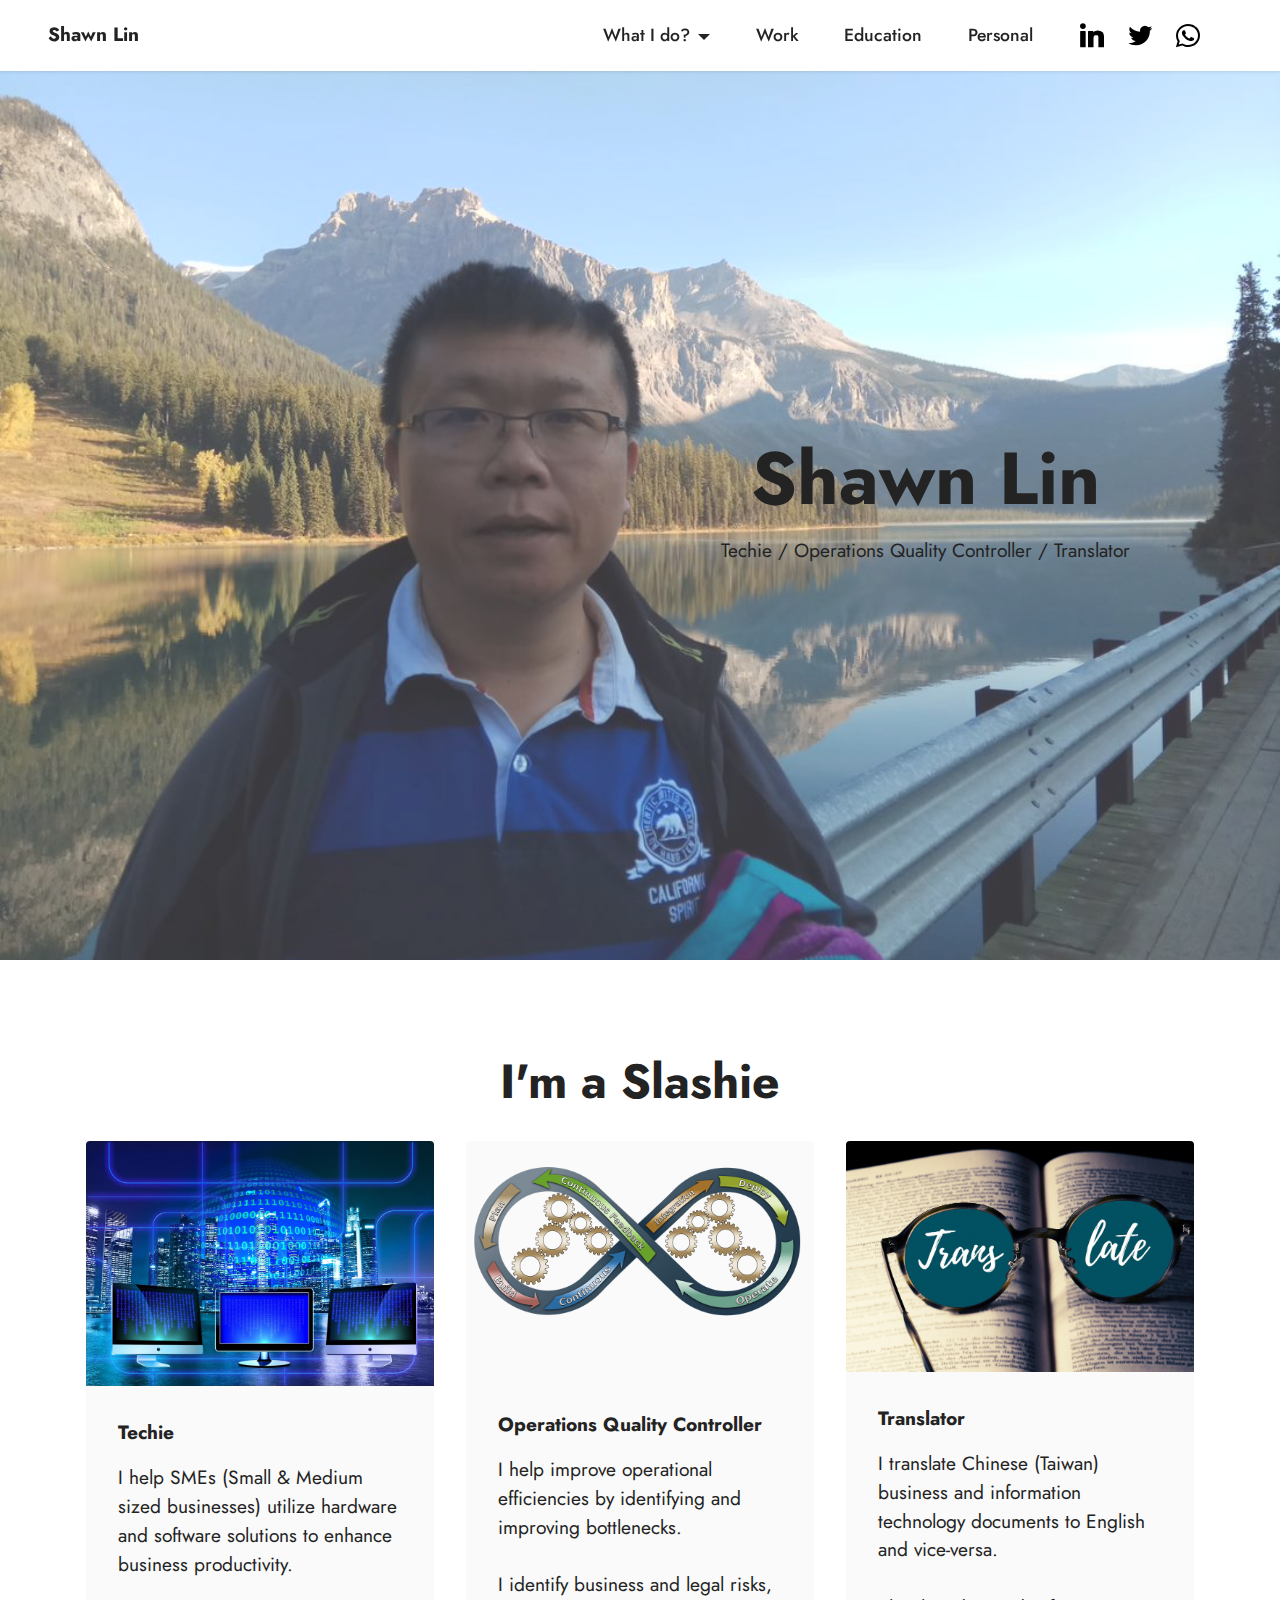
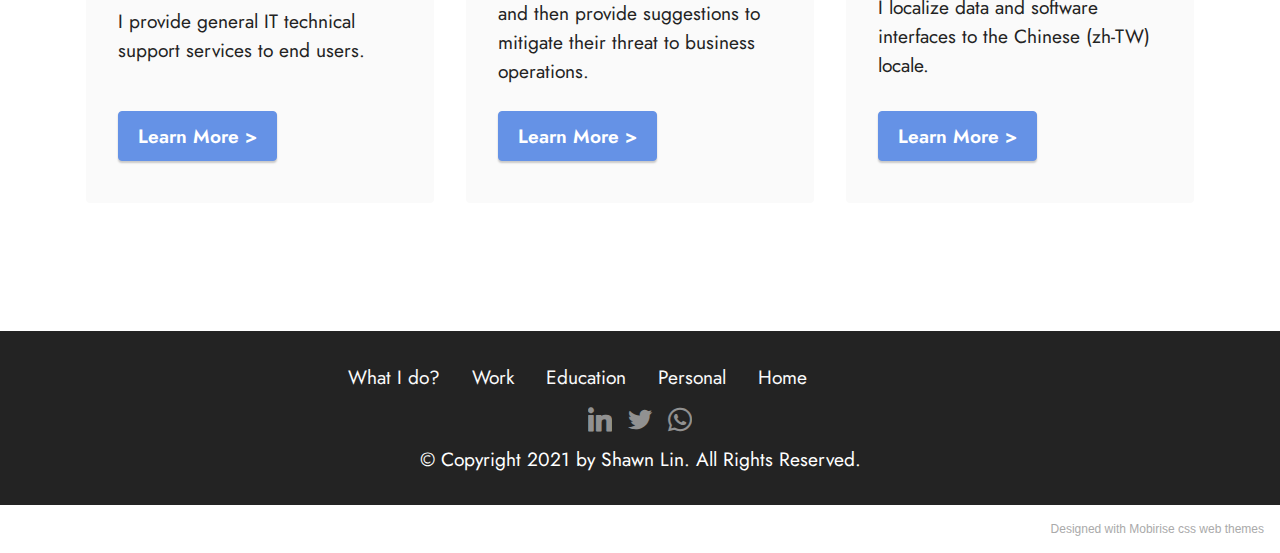
==== index.html @ b55767f0 "Fixed link" ====
<!DOCTYPE html>
<html  >
<head>
  <!-- Site made with Mobirise Website Builder v5.3.0, https://mobirise.com -->
  <meta charset="UTF-8">
  <meta http-equiv="X-UA-Compatible" content="IE=edge">
  <meta name="generator" content="Mobirise v5.3.0, mobirise.com">
  <meta name="viewport" content="width=device-width, initial-scale=1, minimum-scale=1">
  <link rel="shortcut icon" href="assets/images/image-138-1.jpg" type="image/x-icon">
  <meta name="description" content="Shawn Lin">
  
  
  <title>Home</title>
  <link rel="stylesheet" href="assets/tether/tether.min.css">
  <link rel="stylesheet" href="assets/bootstrap/css/bootstrap.min.css">
  <link rel="stylesheet" href="assets/bootstrap/css/bootstrap-grid.min.css">
  <link rel="stylesheet" href="assets/bootstrap/css/bootstrap-reboot.min.css">
  <link rel="stylesheet" href="assets/dropdown/css/style.css">
  <link rel="stylesheet" href="assets/socicon/css/styles.css">
  <link rel="stylesheet" href="assets/theme/css/style.css">
  <link rel="preload" as="style" href="assets/mobirise/css/mbr-additional.css"><link rel="stylesheet" href="assets/mobirise/css/mbr-additional.css" type="text/css">
  
  
  
  
</head>
<body>
  
  <section class="menu menu3 cid-sBx16R9ynh" once="menu" id="menu3-0">
    
    <nav class="navbar navbar-dropdown navbar-fixed-top navbar-expand-lg">
        <div class="container-fluid">
            <div class="navbar-brand">
                
                <span class="navbar-caption-wrap"><a class="navbar-caption text-black text-primary display-7" href="https://shawnlin.com/">Shawn Lin</a></span>
            </div>
            <button class="navbar-toggler" type="button" data-toggle="collapse" data-target="#navbarSupportedContent" aria-controls="navbarNavAltMarkup" aria-expanded="false" aria-label="Toggle navigation">
                <div class="hamburger">
                    <span></span>
                    <span></span>
                    <span></span>
                    <span></span>
                </div>
            </button>
            <div class="collapse navbar-collapse" id="navbarSupportedContent">
                <ul class="navbar-nav nav-dropdown nav-right" data-app-modern-menu="true"><li class="nav-item dropdown"><a class="nav-link link text-black dropdown-toggle display-4" href="#" aria-expanded="false" data-toggle="dropdown-submenu">What I do?</a><div class="dropdown-menu"><a class="text-black dropdown-item text-primary display-4" href="techie.html" aria-expanded="false">Techie</a><a class="text-black dropdown-item text-primary display-4" href="oqc.html" aria-expanded="false">Operations Quality Controller</a><a class="text-black dropdown-item text-primary display-4" href="translator.html" aria-expanded="false">Translator</a></div></li>
                    <li class="nav-item"><a class="nav-link link text-black text-primary display-4" href="work.html">
                            Work</a></li>
                    <li class="nav-item"><a class="nav-link link text-black text-primary display-4" href="edu.html">Education</a>
                    </li><li class="nav-item"><a class="nav-link link text-black text-primary display-4" href="personal.html">Personal</a></li></ul>
                <div class="icons-menu">
                    <a class="iconfont-wrapper" href="https://www.linkedin.com/in/linshawn/" target="_blank">
                        <span class="p-2 mbr-iconfont socicon-linkedin socicon"></span>
                    </a>
                    <a class="iconfont-wrapper" href="https://twitter.com/stslin" target="_blank">
                        <span class="p-2 mbr-iconfont socicon-twitter socicon"></span>
                    </a>
                    <a class="iconfont-wrapper" href="https://wa.me/886960407953" target="_blank">
                        <span class="p-2 mbr-iconfont socicon-whatsapp socicon"></span>
                    </a>
                    
                </div>
                
            </div>
        </div>
    </nav>
</section>

<section class="header3 cid-sBx4Qnuj8O mbr-fullscreen" id="header3-1">

    

    <div class="mbr-overlay" style="opacity: 0.2; background-color: rgb(255, 255, 255);"></div>

    <div class="align-center container">
        <div class="row justify-content-end">
            <div class="col-12 col-lg-6">
                <h1 class="mbr-section-title mbr-fonts-style mb-3 display-1"><strong>Shawn Lin</strong></h1>
                
                <p class="mbr-text mbr-fonts-style display-7">Techie / Operations Quality Controller / Translator</p>
                
            </div>
        </div>
    </div>
</section>

<section class="features3 cid-sBxaUKzcGr" id="features3-2">
    
    
    <div class="container">
        <div class="mbr-section-head">
            <h4 class="mbr-section-title mbr-fonts-style align-center mb-0 display-2"><strong>I'm a Slashie</strong></h4>
            
        </div>
        <div class="row mt-4">
            <div class="item features-image сol-12 col-md-6 col-lg-4">
                <div class="item-wrapper">
                    <div class="item-img">
                        <img src="assets/images/mbr.jpg" alt="Techie/Information Technology">
                    </div>
                    <div class="item-content">
                        <h5 class="item-title mbr-fonts-style display-7"><strong>Techie</strong></h5>
                        
                        <p class="mbr-text mbr-fonts-style mt-3 display-7">I help SMEs (Small &amp; Medium sized businesses) utilize hardware and software solutions to enhance business productivity.<br><br>I provide general IT technical support services to end users.&nbsp;</p>
                    </div>
                    <div class="mbr-section-btn item-footer mt-2"><a href="techie.html" class="btn btn-primary item-btn display-7" target="_blank">Learn More
                            &gt;</a></div>
                </div>
            </div>
            <div class="item features-image сol-12 col-md-6 col-lg-4">
                <div class="item-wrapper">
                    <div class="item-img">
                        <img src="assets/images/mbr-2.png" alt="Operations">
                    </div>
                    <div class="item-content">
                        <h5 class="item-title mbr-fonts-style display-7"><strong><br></strong><strong>Operations Quality Controller</strong></h5>
                        
                        <p class="mbr-text mbr-fonts-style mt-3 display-7">I help improve operational efficiencies by identifying and improving bottlenecks.<br><br>I identify business and legal risks, and then provide suggestions to mitigate their threat to business operations.</p>
                    </div>
                    <div class="mbr-section-btn item-footer mt-2"><a href="oqc.html" class="btn btn-primary item-btn display-7" target="_blank">Learn More
                            &gt;</a></div>
                </div>
            </div>
            <div class="item features-image сol-12 col-md-6 col-lg-4">
                <div class="item-wrapper">
                    <div class="item-img">
                        <img src="assets/images/mbr-1.jpg" alt="Translate">
                    </div>
                    <div class="item-content">
                        <h5 class="item-title mbr-fonts-style display-7"><strong>Translator</strong></h5>
                        
                        <p class="mbr-text mbr-fonts-style mt-3 display-7">I translate Chinese (Taiwan)  business and information technology documents to English and vice-versa.<br><br>I localize data and software interfaces to the Chinese (zh-TW) locale.&nbsp;</p>
                    </div>
                    <div class="mbr-section-btn item-footer mt-2"><a href="translator.html" class="btn btn-primary item-btn display-7" target="_blank">Learn More
                            &gt;</a></div>
                </div>
            </div>
        </div>
    </div>
</section>

<section class="footer3 cid-sBxZduYo3B" once="footers" id="footer3-8">

    

    

    <div class="container">
        <div class="media-container-row align-center mbr-white">
            <div class="row row-links">
                <ul class="foot-menu">
                    
                    
                    
                    
                    
                <li class="foot-menu-item mbr-fonts-style display-7">
                        <a class="text-white text-primary" href="what.html" target="_blank">What I do?
                    </a></li><li class="foot-menu-item mbr-fonts-style display-7"><a href="work.html" class="text-white">Work</a></li><li class="foot-menu-item mbr-fonts-style display-7">
                        <a class="text-white text-primary" href="edu.html">Education</a>
                    </li><li class="foot-menu-item mbr-fonts-style display-7">
                        <a class="text-white text-primary" href="personal.html" target="_blank">Personal</a>
                    </li><li class="foot-menu-item mbr-fonts-style display-7"><a href="index.html" class="text-white">Home</a>&nbsp; &nbsp; &nbsp; &nbsp; &nbsp; &nbsp; &nbsp; &nbsp; &nbsp; &nbsp; &nbsp;</li></ul>
            </div>
            <div class="row social-row">
                <div class="social-list align-right pb-2">
                    
                    
                    
                    
                    
                    
                <div class="soc-item">
                        <a href="https://www.linkedin.com/in/linshawn/" target="_blank">
                            <span class="mbr-iconfont mbr-iconfont-social socicon-linkedin socicon"></span>
                        </a>
                    </div><div class="soc-item">
                        <a href="https://twitter.com/stslin" target="_blank">
                            <span class="mbr-iconfont mbr-iconfont-social socicon-twitter socicon"></span>
                        </a>
                    </div><div class="soc-item">
                        <a href="https://wa.me/886960407953" target="_blank">
                            <span class="mbr-iconfont mbr-iconfont-social socicon-whatsapp socicon"></span>
                        </a>
                    </div></div>
            </div>
            <div class="row row-copirayt">
                <p class="mbr-text mb-0 mbr-fonts-style mbr-white align-center display-7">
                    © Copyright 2021 by Shawn Lin. All Rights Reserved.
                </p>
            </div>
        </div>
    </div>
</section><section style="background-color: #fff; font-family: -apple-system, BlinkMacSystemFont, 'Segoe UI', 'Roboto', 'Helvetica Neue', Arial, sans-serif; color:#aaa; font-size:12px; padding: 0; align-items: center; display: flex;"><a href="https://mobirise.site/s" style="flex: 1 1; height: 3rem; padding-left: 1rem;"></a><p style="flex: 0 0 auto; margin:0; padding-right:1rem;"><a href="https://mobirise.site/t" style="color:#aaa;">Designed</a> with Mobirise css web themes</p></section><script src="assets/web/assets/jquery/jquery.min.js"></script>  <script src="assets/popper/popper.min.js"></script>  <script src="assets/tether/tether.min.js"></script>  <script src="assets/bootstrap/js/bootstrap.min.js"></script>  <script src="assets/smoothscroll/smooth-scroll.js"></script>  <script src="assets/dropdown/js/nav-dropdown.js"></script>  <script src="assets/dropdown/js/navbar-dropdown.js"></script>  <script src="assets/touchswipe/jquery.touch-swipe.min.js"></script>  <script src="assets/theme/js/script.js"></script>  
  
  
</body>
</html>
---- assets/dropdown/css/style.css ----
.navbar-dropdown {
  left: 0;
  padding: 0;
  position: absolute;
  right: 0;
  top: 0;
  transition: all 0.45s ease;
  z-index: 1030;
  background: #282828; }
  .navbar-dropdown .navbar-logo {
    margin-right: 0.8rem;
    transition: margin 0.3s ease-in-out;
    vertical-align: middle; }
    .navbar-dropdown .navbar-logo img {
      height: 3.125rem;
      transition: all 0.3s ease-in-out; }
    .navbar-dropdown .navbar-logo.mbr-iconfont {
      font-size: 3.125rem;
      line-height: 3.125rem; }
  .navbar-dropdown .navbar-caption {
    font-weight: 700;
    white-space: normal;
    vertical-align: -4px;
    line-height: 3.125rem !important; }
    .navbar-dropdown .navbar-caption, .navbar-dropdown .navbar-caption:hover {
      color: inherit;
      text-decoration: none; }
  .navbar-dropdown .mbr-iconfont + .navbar-caption {
    vertical-align: -1px; }
  .navbar-dropdown.navbar-fixed-top {
    position: fixed; }
  .navbar-dropdown .navbar-brand span {
    vertical-align: -4px; }
  .navbar-dropdown.bg-color.transparent {
    background: none; }
  .navbar-dropdown.navbar-short .navbar-brand {
    padding: 0.625rem 0; }
    .navbar-dropdown.navbar-short .navbar-brand span {
      vertical-align: -1px; }
  .navbar-dropdown.navbar-short .navbar-caption {
    line-height: 2.375rem !important;
    vertical-align: -2px; }
  .navbar-dropdown.navbar-short .navbar-logo {
    margin-right: 0.5rem; }
    .navbar-dropdown.navbar-short .navbar-logo img {
      height: 2.375rem; }
    .navbar-dropdown.navbar-short .navbar-logo.mbr-iconfont {
      font-size: 2.375rem;
      line-height: 2.375rem; }
  .navbar-dropdown.navbar-short .mbr-table-cell {
    height: 3.625rem; }
  .navbar-dropdown .navbar-close {
    left: 0.6875rem;
    position: fixed;
    top: 0.75rem;
    z-index: 1000; }
  .navbar-dropdown .hamburger-icon {
    content: "";
    display: inline-block;
    vertical-align: middle;
    width: 16px;
    -webkit-box-shadow: 0 -6px 0 1px #282828,0 0 0 1px #282828,0 6px 0 1px #282828;
    -moz-box-shadow: 0 -6px 0 1px #282828,0 0 0 1px #282828,0 6px 0 1px #282828;
    box-shadow: 0 -6px 0 1px #282828,0 0 0 1px #282828,0 6px 0 1px #282828; }

.dropdown-menu .dropdown-toggle[data-toggle="dropdown-submenu"]::after {
  border-bottom: 0.35em solid transparent;
  border-left: 0.35em solid;
  border-right: 0;
  border-top: 0.35em solid transparent;
  margin-left: 0.3rem; }

.dropdown-menu .dropdown-item:focus {
  outline: 0; }

.nav-dropdown {
  font-size: 0.75rem;
  font-weight: 500;
  height: auto !important; }
  .nav-dropdown .nav-btn {
    padding-left: 1rem; }
  .nav-dropdown .link {
    margin: .667em 1.667em;
    font-weight: 500;
    padding: 0;
    transition: color .2s ease-in-out; }
    .nav-dropdown .link.dropdown-toggle {
      margin-right: 2.583em; }
      .nav-dropdown .link.dropdown-toggle::after {
        margin-left: .25rem;
        border-top: 0.35em solid;
        border-right: 0.35em solid transparent;
        border-left: 0.35em solid transparent;
        border-bottom: 0; }
      .nav-dropdown .link.dropdown-toggle[aria-expanded="true"] {
        margin: 0;
        padding: 0.667em 3.263em  0.667em 1.667em; }
  .nav-dropdown .link::after,
  .nav-dropdown .dropdown-item::after {
    color: inherit; }
  .nav-dropdown .btn {
    font-size: 0.75rem;
    font-weight: 700;
    letter-spacing: 0;
    margin-bottom: 0;
    padding-left: 1.25rem;
    padding-right: 1.25rem; }
  .nav-dropdown .dropdown-menu {
    border-radius: 0;
    border: 0;
    left: 0;
    margin: 0;
    padding-bottom: 1.25rem;
    padding-top: 1.25rem;
    position: relative; }
  .nav-dropdown .dropdown-submenu {
    margin-left: 0.125rem;
    top: 0; }
  .nav-dropdown .dropdown-item {
    font-weight: 500;
    line-height: 2;
    padding: 0.3846em 4.615em 0.3846em 1.5385em;
    position: relative;
    transition: color .2s ease-in-out, background-color .2s ease-in-out; }
    .nav-dropdown .dropdown-item::after {
      margin-top: -0.3077em;
      position: absolute;
      right: 1.1538em;
      top: 50%; }
    .nav-dropdown .dropdown-item:focus, .nav-dropdown .dropdown-item:hover {
      background: none; }

@media (max-width: 767px) {
  .nav-dropdown.navbar-toggleable-sm {
    bottom: 0;
    display: none;
    left: 0;
    overflow-x: hidden;
    position: fixed;
    top: 0;
    transform: translateX(-100%);
    -ms-transform: translateX(-100%);
    -webkit-transform: translateX(-100%);
    width: 18.75rem;
    z-index: 999; } }
.nav-dropdown.navbar-toggleable-xl {
  bottom: 0;
  display: none;
  left: 0;
  overflow-x: hidden;
  position: fixed;
  top: 0;
  transform: translateX(-100%);
  -ms-transform: translateX(-100%);
  -webkit-transform: translateX(-100%);
  width: 18.75rem;
  z-index: 999; }

.nav-dropdown-sm {
  display: block !important;
  overflow-x: hidden;
  overflow: auto;
  padding-top: 3.875rem; }
  .nav-dropdown-sm::after {
    content: "";
    display: block;
    height: 3rem;
    width: 100%; }
  .nav-dropdown-sm.collapse.in ~ .navbar-close {
    display: block !important; }
  .nav-dropdown-sm.collapsing, .nav-dropdown-sm.collapse.in {
    transform: translateX(0);
    -ms-transform: translateX(0);
    -webkit-transform: translateX(0);
    transition: all 0.25s ease-out;
    -webkit-transition: all 0.25s ease-out;
    background: #282828; }
  .nav-dropdown-sm.collapsing[aria-expanded="false"] {
    transform: translateX(-100%);
    -ms-transform: translateX(-100%);
    -webkit-transform: translateX(-100%); }
  .nav-dropdown-sm .nav-item {
    display: block;
    margin-left: 0 !important;
    padding-left: 0; }
  .nav-dropdown-sm .link,
  .nav-dropdown-sm .dropdown-item {
    border-top: 1px dotted rgba(255, 255, 255, 0.1);
    font-size: 0.8125rem;
    line-height: 1.6;
    margin: 0 !important;
    padding: 0.875rem 2.4rem 0.875rem 1.5625rem !important;
    position: relative;
    white-space: normal; }
    .nav-dropdown-sm .link:focus, .nav-dropdown-sm .link:hover,
    .nav-dropdown-sm .dropdown-item:focus,
    .nav-dropdown-sm .dropdown-item:hover {
      background: rgba(0, 0, 0, 0.2) !important;
      color: #c0a375; }
  .nav-dropdown-sm .nav-btn {
    position: relative;
    padding: 1.5625rem 1.5625rem 0 1.5625rem; }
    .nav-dropdown-sm .nav-btn::before {
      border-top: 1px dotted rgba(255, 255, 255, 0.1);
      content: "";
      left: 0;
      position: absolute;
      top: 0;
      width: 100%; }
    .nav-dropdown-sm .nav-btn + .nav-btn {
      padding-top: 0.625rem; }
      .nav-dropdown-sm .nav-btn + .nav-btn::before {
        display: none; }
  .nav-dropdown-sm .btn {
    padding: 0.625rem 0; }
  .nav-dropdown-sm .dropdown-toggle[data-toggle="dropdown-submenu"]::after {
    margin-left: .25rem;
    border-top: 0.35em solid;
    border-right: 0.35em solid transparent;
    border-left: 0.35em solid transparent;
    border-bottom: 0; }
  .nav-dropdown-sm .dropdown-toggle[data-toggle="dropdown-submenu"][aria-expanded="true"]::after {
    border-top: 0;
    border-right: 0.35em solid transparent;
    border-left: 0.35em solid transparent;
    border-bottom: 0.35em solid; }
  .nav-dropdown-sm .dropdown-menu {
    margin: 0;
    padding: 0;
    position: relative;
    top: 0;
    left: 0;
    width: 100%;
    border: 0;
    float: none;
    border-radius: 0;
    background: none; }
  .nav-dropdown-sm .dropdown-submenu {
    left: 100%;
    margin-left: 0.125rem;
    margin-top: -1.25rem;
    top: 0; }

.navbar-toggleable-sm .nav-dropdown .dropdown-menu {
  position: absolute; }

.navbar-toggleable-sm .nav-dropdown .dropdown-submenu {
  left: 100%;
  margin-left: 0.125rem;
  margin-top: -1.25rem;
  top: 0; }

.navbar-toggleable-sm.opened .nav-dropdown .dropdown-menu {
  position: relative; }

.navbar-toggleable-sm.opened .nav-dropdown .dropdown-submenu {
  left: 0;
  margin-left: 00rem;
  margin-top: 0rem;
  top: 0; }

.is-builder .nav-dropdown.collapsing {
  transition: none !important; }

/*# sourceMappingURL=style.css.map */
---- assets/socicon/css/styles.css ----
@charset "UTF-8";

@font-face {
  font-family: 'Socicon';
  src:  url('../fonts/socicon.eot');
  src:  url('../fonts/socicon.eot?#iefix') format('embedded-opentype'),
    url('../fonts/socicon.woff2') format('woff2'),
    url('../fonts/socicon.ttf') format('truetype'),
    url('../fonts/socicon.woff') format('woff'),
    url('../fonts/socicon.svg#socicon') format('svg');
  font-weight: normal;
  font-style: normal;
  font-display: swap;
}

[data-icon]:before {
  font-family: "socicon" !important;
  content: attr(data-icon);
  font-style: normal !important;
  font-weight: normal !important;
  font-variant: normal !important;
  text-transform: none !important;
  speak: none;
  line-height: 1;
  -webkit-font-smoothing: antialiased;
  -moz-osx-font-smoothing: grayscale;
}

[class^="socicon-"], [class*=" socicon-"] {
  /* use !important to prevent issues with browser extensions that change fonts */
  font-family: 'Socicon' !important;
  speak: none;
  font-style: normal;
  font-weight: normal;
  font-variant: normal;
  text-transform: none;
  line-height: 1;

  /* Better Font Rendering =========== */
  -webkit-font-smoothing: antialiased;
  -moz-osx-font-smoothing: grayscale;
}

.socicon-eitaa:before {
  content: "\e97c";
}
.socicon-soroush:before {
  content: "\e97d";
}
.socicon-bale:before {
  content: "\e97e";
}
.socicon-zazzle:before {
  content: "\e97b";
}
.socicon-society6:before {
  content: "\e97a";
}
.socicon-redbubble:before {
  content: "\e979";
}
.socicon-avvo:before {
  content: "\e978";
}
.socicon-stitcher:before {
  content: "\e977";
}
.socicon-googlehangouts:before {
  content: "\e974";
}
.socicon-dlive:before {
  content: "\e975";
}
.socicon-vsco:before {
  content: "\e976";
}
.socicon-flipboard:before {
  content: "\e973";
}
.socicon-ubuntu:before {
  content: "\e958";
}
.socicon-artstation:before {
  content: "\e959";
}
.socicon-invision:before {
  content: "\e95a";
}
.socicon-torial:before {
  content: "\e95b";
}
.socicon-collectorz:before {
  content: "\e95c";
}
.socicon-seenthis:before {
  content: "\e95d";
}
.socicon-googleplaymusic:before {
  content: "\e95e";
}
.socicon-debian:before {
  content: "\e95f";
}
.socicon-filmfreeway:before {
  content: "\e960";
}
.socicon-gnome:before {
  content: "\e961";
}
.socicon-itchio:before {
  content: "\e962";
}
.socicon-jamendo:before {
  content: "\e963";
}
.socicon-mix:before {
  content: "\e964";
}
.socicon-sharepoint:before {
  content: "\e965";
}
.socicon-tinder:before {
  content: "\e966";
}
.socicon-windguru:before {
  content: "\e967";
}
.socicon-cdbaby:before {
  content: "\e968";
}
.socicon-elementaryos:before {
  content: "\e969";
}
.socicon-stage32:before {
  content: "\e96a";
}
.socicon-tiktok:before {
  content: "\e96b";
}
.socicon-gitter:before {
  content: "\e96c";
}
.socicon-letterboxd:before {
  content: "\e96d";
}
.socicon-threema:before {
  content: "\e96e";
}
.socicon-splice:before {
  content: "\e96f";
}
.socicon-metapop:before {
  content: "\e970";
}
.socicon-naver:before {
  content: "\e971";
}
.socicon-remote:before {
  content: "\e972";
}
.socicon-internet:before {
  content: "\e957";
}
.socicon-moddb:before {
  content: "\e94b";
}
.socicon-indiedb:before {
  content: "\e94c";
}
.socicon-traxsource:before {
  content: "\e94d";
}
.socicon-gamefor:before {
  content: "\e94e";
}
.socicon-pixiv:before {
  content: "\e94f";
}
.socicon-myanimelist:before {
  content: "\e950";
}
.socicon-blackberry:before {
  content: "\e951";
}
.socicon-wickr:before {
  content: "\e952";
}
.socicon-spip:before {
  content: "\e953";
}
.socicon-napster:before {
  content: "\e954";
}
.socicon-beatport:before {
  content: "\e955";
}
.socicon-hackerone:before {
  content: "\e956";
}
.socicon-hackernews:before {
  content: "\e946";
}
.socicon-smashwords:before {
  content: "\e947";
}
.socicon-kobo:before {
  content: "\e948";
}
.socicon-bookbub:before {
  content: "\e949";
}
.socicon-mailru:before {
  content: "\e94a";
}
.socicon-gitlab:before {
  content: "\e945";
}
.socicon-instructables:before {
  content: "\e944";
}
.socicon-portfolio:before {
  content: "\e943";
}
.socicon-codered:before {
  content: "\e940";
}
.socicon-origin:before {
  content: "\e941";
}
.socicon-nextdoor:before {
  content: "\e942";
}
.socicon-udemy:before {
  content: "\e93f";
}
.socicon-livemaster:before {
  content: "\e93e";
}
.socicon-crunchbase:before {
  content: "\e93b";
}
.socicon-homefy:before {
  content: "\e93c";
}
.socicon-calendly:before {
  content: "\e93d";
}
.socicon-realtor:before {
  content: "\e90f";
}
.socicon-tidal:before {
  content: "\e910";
}
.socicon-qobuz:before {
  content: "\e911";
}
.socicon-natgeo:before {
  content: "\e912";
}
.socicon-mastodon:before {
  content: "\e913";
}
.socicon-unsplash:before {
  content: "\e914";
}
.socicon-homeadvisor:before {
  content: "\e915";
}
.socicon-angieslist:before {
  content: "\e916";
}
.socicon-codepen:before {
  content: "\e917";
}
.socicon-slack:before {
  content: "\e918";
}
.socicon-openaigym:before {
  content: "\e919";
}
.socicon-logmein:before {
  content: "\e91a";
}
.socicon-fiverr:before {
  content: "\e91b";
}
.socicon-gotomeeting:before {
  content: "\e91c";
}
.socicon-aliexpress:before {
  content: "\e91d";
}
.socicon-guru:before {
  content: "\e91e";
}
.socicon-appstore:before {
  content: "\e91f";
}
.socicon-homes:before {
  content: "\e920";
}
.socicon-zoom:before {
  content: "\e921";
}
.socicon-alibaba:before {
  content: "\e922";
}
.socicon-craigslist:before {
  content: "\e923";
}
.socicon-wix:before {
  content: "\e924";
}
.socicon-redfin:before {
  content: "\e925";
}
.socicon-googlecalendar:before {
  content: "\e926";
}
.socicon-shopify:before {
  content: "\e927";
}
.socicon-freelancer:before {
  content: "\e928";
}
.socicon-seedrs:before {
  content: "\e929";
}
.socicon-bing:before {
  content: "\e92a";
}
.socicon-doodle:before {
  content: "\e92b";
}
.socicon-bonanza:before {
  content: "\e92c";
}
.socicon-squarespace:before {
  content: "\e92d";
}
.socicon-toptal:before {
  content: "\e92e";
}
.socicon-gust:before {
  content: "\e92f";
}
.socicon-ask:before {
  content: "\e930";
}
.socicon-trulia:before {
  content: "\e931";
}
.socicon-loomly:before {
  content: "\e932";
}
.socicon-ghost:before {
  content: "\e933";
}
.socicon-upwork:before {
  content: "\e934";
}
.socicon-fundable:before {
  content: "\e935";
}
.socicon-booking:before {
  content: "\e936";
}
.socicon-googlemaps:before {
  content: "\e937";
}
.socicon-zillow:before {
  content: "\e938";
}
.socicon-niconico:before {
  content: "\e939";
}
.socicon-toneden:before {
  content: "\e93a";
}
.socicon-augment:before {
  content: "\e908";
}
.socicon-bitbucket:before {
  content: "\e909";
}
.socicon-fyuse:before {
  content: "\e90a";
}
.socicon-yt-gaming:before {
  content: "\e90b";
}
.socicon-sketchfab:before {
  content: "\e90c";
}
.socicon-mobcrush:before {
  content: "\e90d";
}
.socicon-microsoft:before {
  content: "\e90e";
}
.socicon-pandora:before {
  content: "\e907";
}
.socicon-messenger:before {
  content: "\e906";
}
.socicon-gamewisp:before {
  content: "\e905";
}
.socicon-bloglovin:before {
  content: "\e904";
}
.socicon-tunein:before {
  content: "\e903";
}
.socicon-gamejolt:before {
  content: "\e901";
}
.socicon-trello:before {
  content: "\e902";
}
.socicon-spreadshirt:before {
  content: "\e900";
}
.socicon-500px:before {
  content: "\e000";
}
.socicon-8tracks:before {
  content: "\e001";
}
.socicon-airbnb:before {
  content: "\e002";
}
.socicon-alliance:before {
  content: "\e003";
}
.socicon-amazon:before {
  content: "\e004";
}
.socicon-amplement:before {
  content: "\e005";
}
.socicon-android:before {
  content: "\e006";
}
.socicon-angellist:before {
  content: "\e007";
}
.socicon-apple:before {
  content: "\e008";
}
.socicon-appnet:before {
  content: "\e009";
}
.socicon-baidu:before {
  content: "\e00a";
}
.socicon-bandcamp:before {
  content: "\e00b";
}
.socicon-battlenet:before {
  content: "\e00c";
}
.socicon-mixer:before {
  content: "\e00d";
}
.socicon-bebee:before {
  content: "\e00e";
}
.socicon-bebo:before {
  content: "\e00f";
}
.socicon-behance:before {
  content: "\e010";
}
.socicon-blizzard:before {
  content: "\e011";
}
.socicon-blogger:before {
  content: "\e012";
}
.socicon-buffer:before {
  content: "\e013";
}
.socicon-chrome:before {
  content: "\e014";
}
.socicon-coderwall:before {
  content: "\e015";
}
.socicon-curse:before {
  content: "\e016";
}
.socicon-dailymotion:before {
  content: "\e017";
}
.socicon-deezer:before {
  content: "\e018";
}
.socicon-delicious:before {
  content: "\e019";
}
.socicon-deviantart:before {
  content: "\e01a";
}
.socicon-diablo:before {
  content: "\e01b";
}
.socicon-digg:before {
  content: "\e01c";
}
.socicon-discord:before {
  content: "\e01d";
}
.socicon-disqus:before {
  content: "\e01e";
}
.socicon-douban:before {
  content: "\e01f";
}
.socicon-draugiem:before {
  content: "\e020";
}
.socicon-dribbble:before {
  content: "\e021";
}
.socicon-drupal:before {
  content: "\e022";
}
.socicon-ebay:before {
  content: "\e023";
}
.socicon-ello:before {
  content: "\e024";
}
.socicon-endomodo:before {
  content: "\e025";
}
.socicon-envato:before {
  content: "\e026";
}
.socicon-etsy:before {
  content: "\e027";
}
.socicon-facebook:before {
  content: "\e028";
}
.socicon-feedburner:before {
  content: "\e029";
}
.socicon-filmweb:before {
  content: "\e02a";
}
.socicon-firefox:before {
  content: "\e02b";
}
.socicon-flattr:before {
  content: "\e02c";
}
.socicon-flickr:before {
  content: "\e02d";
}
.socicon-formulr:before {
  content: "\e02e";
}
.socicon-forrst:before {
  content: "\e02f";
}
.socicon-foursquare:before {
  content: "\e030";
}
.socicon-friendfeed:before {
  content: "\e031";
}
.socicon-github:before {
  content: "\e032";
}
.socicon-goodreads:before {
  content: "\e033";
}
.socicon-google:before {
  content: "\e034";
}
.socicon-googlescholar:before {
  content: "\e035";
}
.socicon-googlegroups:before {
  content: "\e036";
}
.socicon-googlephotos:before {
  content: "\e037";
}
.socicon-googleplus:before {
  content: "\e038";
}
.socicon-grooveshark:before {
  content: "\e039";
}
.socicon-hackerrank:before {
  content: "\e03a";
}
.socicon-hearthstone:before {
  content: "\e03b";
}
.socicon-hellocoton:before {
  content: "\e03c";
}
.socicon-heroes:before {
  content: "\e03d";
}
.socicon-smashcast:before {
  content: "\e03e";
}
.socicon-horde:before {
  content: "\e03f";
}
.socicon-houzz:before {
  content: "\e040";
}
.socicon-icq:before {
  content: "\e041";
}
.socicon-identica:before {
  content: "\e042";
}
.socicon-imdb:before {
  content: "\e043";
}
.socicon-instagram:before {
  content: "\e044";
}
.socicon-issuu:before {
  content: "\e045";
}
.socicon-istock:before {
  content: "\e046";
}
.socicon-itunes:before {
  content: "\e047";
}
.socicon-keybase:before {
  content: "\e048";
}
.socicon-lanyrd:before {
  content: "\e049";
}
.socicon-lastfm:before {
  content: "\e04a";
}
.socicon-line:before {
  content: "\e04b";
}
.socicon-linkedin:before {
  content: "\e04c";
}
.socicon-livejournal:before {
  content: "\e04d";
}
.socicon-lyft:before {
  content: "\e04e";
}
.socicon-macos:before {
  content: "\e04f";
}
.socicon-mail:before {
  content: "\e050";
}
.socicon-medium:before {
  content: "\e051";
}
.socicon-meetup:before {
  content: "\e052";
}
.socicon-mixcloud:before {
  content: "\e053";
}
.socicon-modelmayhem:before {
  content: "\e054";
}
.socicon-mumble:before {
  content: "\e055";
}
.socicon-myspace:before {
  content: "\e056";
}
.socicon-newsvine:before {
  content: "\e057";
}
.socicon-nintendo:before {
  content: "\e058";
}
.socicon-npm:before {
  content: "\e059";
}
.socicon-odnoklassniki:before {
  content: "\e05a";
}
.socicon-openid:before {
  content: "\e05b";
}
.socicon-opera:before {
  content: "\e05c";
}
.socicon-outlook:before {
  content: "\e05d";
}
.socicon-overwatch:before {
  content: "\e05e";
}
.socicon-patreon:before {
  content: "\e05f";
}
.socicon-paypal:before {
  content: "\e060";
}
.socicon-periscope:before {
  content: "\e061";
}
.socicon-persona:before {
  content: "\e062";
}
.socicon-pinterest:before {
  content: "\e063";
}
.socicon-play:before {
  content: "\e064";
}
.socicon-player:before {
  content: "\e065";
}
.socicon-playstation:before {
  content: "\e066";
}
.socicon-pocket:before {
  content: "\e067";
}
.socicon-qq:before {
  content: "\e068";
}
.socicon-quora:before {
  content: "\e069";
}
.socicon-raidcall:before {
  content: "\e06a";
}
.socicon-ravelry:before {
  content: "\e06b";
}
.socicon-reddit:before {
  content: "\e06c";
}
.socicon-renren:before {
  content: "\e06d";
}
.socicon-researchgate:before {
  content: "\e06e";
}
.socicon-residentadvisor:before {
  content: "\e06f";
}
.socicon-reverbnation:before {
  content: "\e070";
}
.socicon-rss:before {
  content: "\e071";
}
.socicon-sharethis:before {
  content: "\e072";
}
.socicon-skype:before {
  content: "\e073";
}
.socicon-slideshare:before {
  content: "\e074";
}
.socicon-smugmug:before {
  content: "\e075";
}
.socicon-snapchat:before {
  content: "\e076";
}
.socicon-songkick:before {
  content: "\e077";
}
.socicon-soundcloud:before {
  content: "\e078";
}
.socicon-spotify:before {
  content: "\e079";
}
.socicon-stackexchange:before {
  content: "\e07a";
}
.socicon-stackoverflow:before {
  content: "\e07b";
}
.socicon-starcraft:before {
  content: "\e07c";
}
.socicon-stayfriends:before {
  content: "\e07d";
}
.socicon-steam:before {
  content: "\e07e";
}
.socicon-storehouse:before {
  content: "\e07f";
}
.socicon-strava:before {
  content: "\e080";
}
.socicon-streamjar:before {
  content: "\e081";
}
.socicon-stumbleupon:before {
  content: "\e082";
}
.socicon-swarm:before {
  content: "\e083";
}
.socicon-teamspeak:before {
  content: "\e084";
}
.socicon-teamviewer:before {
  content: "\e085";
}
.socicon-technorati:before {
  content: "\e086";
}
.socicon-telegram:before {
  content: "\e087";
}
.socicon-tripadvisor:before {
  content: "\e088";
}
.socicon-tripit:before {
  content: "\e089";
}
.socicon-triplej:before {
  content: "\e08a";
}
.socicon-tumblr:before {
  content: "\e08b";
}
.socicon-twitch:before {
  content: "\e08c";
}
.socicon-twitter:before {
  content: "\e08d";
}
.socicon-uber:before {
  content: "\e08e";
}
.socicon-ventrilo:before {
  content: "\e08f";
}
.socicon-viadeo:before {
  content: "\e090";
}
.socicon-viber:before {
  content: "\e091";
}
.socicon-viewbug:before {
  content: "\e092";
}
.socicon-vimeo:before {
  content: "\e093";
}
.socicon-vine:before {
  content: "\e094";
}
.socicon-vkontakte:before {
  content: "\e095";
}
.socicon-warcraft:before {
  content: "\e096";
}
.socicon-wechat:before {
  content: "\e097";
}
.socicon-weibo:before {
  content: "\e098";
}
.socicon-whatsapp:before {
  content: "\e099";
}
.socicon-wikipedia:before {
  content: "\e09a";
}
.socicon-windows:before {
  content: "\e09b";
}
.socicon-wordpress:before {
  content: "\e09c";
}
.socicon-wykop:before {
  content: "\e09d";
}
.socicon-xbox:before {
  content: "\e09e";
}
.socicon-xing:before {
  content: "\e09f";
}
.socicon-yahoo:before {
  content: "\e0a0";
}
.socicon-yammer:before {
  content: "\e0a1";
}
.socicon-yandex:before {
  content: "\e0a2";
}
.socicon-yelp:before {
  content: "\e0a3";
}
.socicon-younow:before {
  content: "\e0a4";
}
.socicon-youtube:before {
  content: "\e0a5";
}
.socicon-zapier:before {
  content: "\e0a6";
}
.socicon-zerply:before {
  content: "\e0a7";
}
.socicon-zomato:before {
  content: "\e0a8";
}
.socicon-zynga:before {
  content: "\e0a9";
}
---- assets/theme/css/style.css ----
@charset "UTF-8";
section {
  background-color: #ffffff;
}

body {
  font-style: normal;
  line-height: 1.5;
  font-weight: 400;
  color: #232323;
  position: relative;
}

section,
.container,
.container-fluid {
  position: relative;
  word-wrap: break-word;
}

a.mbr-iconfont:hover {
  text-decoration: none;
}

.article .lead p,
.article .lead ul,
.article .lead ol,
.article .lead pre,
.article .lead blockquote {
  margin-bottom: 0;
}

a {
  font-style: normal;
  font-weight: 400;
  cursor: pointer;
}
a, a:hover {
  text-decoration: none;
}

.mbr-section-title {
  font-style: normal;
  line-height: 1.3;
}

.mbr-section-subtitle {
  line-height: 1.3;
}

.mbr-text {
  font-style: normal;
  line-height: 1.7;
}

h1,
h2,
h3,
h4,
h5,
h6,
.display-1,
.display-2,
.display-4,
.display-5,
.display-7,
span,
p,
a {
  line-height: 1;
  word-break: break-word;
  word-wrap: break-word;
  font-weight: 400;
}

b,
strong {
  font-weight: bold;
}

input:-webkit-autofill, input:-webkit-autofill:hover, input:-webkit-autofill:focus, input:-webkit-autofill:active {
  transition-delay: 9999s;
  -webkit-transition-property: background-color, color;
  transition-property: background-color, color;
}

textarea[type=hidden] {
  display: none;
}

section {
  background-position: 50% 50%;
  background-repeat: no-repeat;
  background-size: cover;
}
section .mbr-background-video,
section .mbr-background-video-preview {
  position: absolute;
  bottom: 0;
  left: 0;
  right: 0;
  top: 0;
}

.hidden {
  visibility: hidden;
}

.mbr-z-index20 {
  z-index: 20;
}

/*! Base colors */
.mbr-white {
  color: #ffffff;
}

.mbr-black {
  color: #111111;
}

.mbr-bg-white {
  background-color: #ffffff;
}

.mbr-bg-black {
  background-color: #000000;
}

/*! Text-aligns */
.align-left {
  text-align: left;
}

.align-center {
  text-align: center;
}

.align-right {
  text-align: right;
}

/*! Font-weight  */
.mbr-light {
  font-weight: 300;
}

.mbr-regular {
  font-weight: 400;
}

.mbr-semibold {
  font-weight: 500;
}

.mbr-bold {
  font-weight: 700;
}

/*! Media  */
.media-content {
  flex-basis: 100%;
}

.media-container-row {
  display: flex;
  flex-direction: row;
  flex-wrap: wrap;
  justify-content: center;
  align-content: center;
  align-items: start;
}
.media-container-row .media-size-item {
  width: 400px;
}

.media-container-column {
  display: flex;
  flex-direction: column;
  flex-wrap: wrap;
  justify-content: center;
  align-content: center;
  align-items: stretch;
}
.media-container-column > * {
  width: 100%;
}

@media (min-width: 992px) {
  .media-container-row {
    flex-wrap: nowrap;
  }
}
figure {
  margin-bottom: 0;
  overflow: hidden;
}

figure[mbr-media-size] {
  transition: width 0.1s;
}

img,
iframe {
  display: block;
  width: 100%;
}

.card {
  background-color: transparent;
  border: none;
}

.card-box {
  width: 100%;
}

.card-img {
  text-align: center;
  flex-shrink: 0;
  -webkit-flex-shrink: 0;
}

.media {
  max-width: 100%;
  margin: 0 auto;
}

.mbr-figure {
  align-self: center;
}

.media-container > div {
  max-width: 100%;
}

.mbr-figure img,
.card-img img {
  width: 100%;
}

@media (max-width: 991px) {
  .media-size-item {
    width: auto !important;
  }

  .media {
    width: auto;
  }

  .mbr-figure {
    width: 100% !important;
  }
}
/*! Buttons */
.mbr-section-btn {
  margin-left: -0.6rem;
  margin-right: -0.6rem;
  font-size: 0;
}

.btn {
  font-weight: 600;
  border-width: 1px;
  font-style: normal;
  margin: 0.6rem 0.6rem;
  white-space: normal;
  transition: all 0.2s ease-in-out;
  display: inline-flex;
  align-items: center;
  justify-content: center;
  word-break: break-word;
}

.btn-sm {
  font-weight: 600;
  letter-spacing: 0px;
  transition: all 0.3s ease-in-out;
}

.btn-md {
  font-weight: 600;
  letter-spacing: 0px;
  transition: all 0.3s ease-in-out;
}

.btn-lg {
  font-weight: 600;
  letter-spacing: 0px;
  transition: all 0.3s ease-in-out;
}

.btn-form {
  margin: 0;
}
.btn-form:hover {
  cursor: pointer;
}

nav .mbr-section-btn {
  margin-left: 0rem;
  margin-right: 0rem;
}

/*! Btn icon margin */
.btn .mbr-iconfont,
.btn.btn-sm .mbr-iconfont {
  order: 1;
  cursor: pointer;
  margin-left: 0.5rem;
  vertical-align: sub;
}

.btn.btn-md .mbr-iconfont,
.btn.btn-md .mbr-iconfont {
  margin-left: 0.8rem;
}

.mbr-regular {
  font-weight: 400;
}

.mbr-semibold {
  font-weight: 500;
}

.mbr-bold {
  font-weight: 700;
}

[type=submit] {
  -webkit-appearance: none;
}

/*! Full-screen */
.mbr-fullscreen .mbr-overlay {
  min-height: 100vh;
}

.mbr-fullscreen {
  display: flex;
  display: -moz-flex;
  display: -ms-flex;
  display: -o-flex;
  align-items: center;
  min-height: 100vh;
  padding-top: 3rem;
  padding-bottom: 3rem;
}

/*! Map */
.map {
  height: 25rem;
  position: relative;
}
.map iframe {
  width: 100%;
  height: 100%;
}

/*! Scroll to top arrow */
.mbr-arrow-up {
  bottom: 25px;
  right: 90px;
  position: fixed;
  text-align: right;
  z-index: 5000;
  color: #ffffff;
  font-size: 22px;
}

.mbr-arrow-up a {
  background: rgba(0, 0, 0, 0.2);
  border-radius: 50%;
  color: #fff;
  display: inline-block;
  height: 60px;
  width: 60px;
  border: 2px solid #fff;
  outline-style: none !important;
  position: relative;
  text-decoration: none;
  transition: all 0.3s ease-in-out;
  cursor: pointer;
  text-align: center;
}
.mbr-arrow-up a:hover {
  background-color: rgba(0, 0, 0, 0.4);
}
.mbr-arrow-up a i {
  line-height: 60px;
}

.mbr-arrow-up-icon {
  display: block;
  color: #fff;
}

.mbr-arrow-up-icon::before {
  content: "›";
  display: inline-block;
  font-family: serif;
  font-size: 22px;
  line-height: 1;
  font-style: normal;
  position: relative;
  top: 6px;
  left: -4px;
  transform: rotate(-90deg);
}

/*! Arrow Down */
.mbr-arrow {
  position: absolute;
  bottom: 45px;
  left: 50%;
  width: 60px;
  height: 60px;
  cursor: pointer;
  background-color: rgba(80, 80, 80, 0.5);
  border-radius: 50%;
  transform: translateX(-50%);
}
@media (max-width: 767px) {
  .mbr-arrow {
    display: none;
  }
}
.mbr-arrow > a {
  display: inline-block;
  text-decoration: none;
  outline-style: none;
  -webkit-animation: arrowdown 1.7s ease-in-out infinite;
          animation: arrowdown 1.7s ease-in-out infinite;
  color: #ffffff;
}
.mbr-arrow > a > i {
  position: absolute;
  top: -2px;
  left: 15px;
  font-size: 2rem;
}

#scrollToTop a i::before {
  content: "";
  position: absolute;
  display: block;
  border-bottom: 2.5px solid #fff;
  border-left: 2.5px solid #fff;
  width: 27.8%;
  height: 27.8%;
  left: 50%;
  top: 51%;
  transform: translateY(-30%) translateX(-50%) rotate(135deg);
}

@keyframes arrowdown {
  0% {
    transform: translateY(0px);
  }
  50% {
    transform: translateY(-5px);
  }
  100% {
    transform: translateY(0px);
  }
}
@-webkit-keyframes arrowdown {
  0% {
    transform: translateY(0px);
  }
  50% {
    transform: translateY(-5px);
  }
  100% {
    transform: translateY(0px);
  }
}
@media (max-width: 500px) {
  .mbr-arrow-up {
    left: 0;
    right: 0;
    text-align: center;
  }
}
/*Gradients animation*/
@keyframes gradient-animation {
  from {
    background-position: 0% 100%;
    -webkit-animation-timing-function: ease-in-out;
            animation-timing-function: ease-in-out;
  }
  to {
    background-position: 100% 0%;
    -webkit-animation-timing-function: ease-in-out;
            animation-timing-function: ease-in-out;
  }
}
@-webkit-keyframes gradient-animation {
  from {
    background-position: 0% 100%;
    -webkit-animation-timing-function: ease-in-out;
            animation-timing-function: ease-in-out;
  }
  to {
    background-position: 100% 0%;
    -webkit-animation-timing-function: ease-in-out;
            animation-timing-function: ease-in-out;
  }
}
.bg-gradient {
  background-size: 200% 200%;
  animation: gradient-animation 5s infinite alternate;
  -webkit-animation: gradient-animation 5s infinite alternate;
}

.menu .navbar-brand {
  display: -webkit-flex;
}
.menu .navbar-brand span {
  display: flex;
  display: -webkit-flex;
}
.menu .navbar-brand .navbar-caption-wrap {
  display: -webkit-flex;
}
.menu .navbar-brand .navbar-logo img {
  display: -webkit-flex;
  width: auto;
}
@media (min-width: 768px) and (max-width: 991px) {
  .menu .navbar-toggleable-sm .navbar-nav {
    display: -ms-flexbox;
  }
}
@media (max-width: 991px) {
  .menu .navbar-collapse {
    max-height: 93.5vh;
  }
  .menu .navbar-collapse.show {
    overflow: auto;
  }
}
@media (min-width: 992px) {
  .menu .navbar-nav.nav-dropdown {
    display: -webkit-flex;
  }
  .menu .navbar-toggleable-sm .navbar-collapse {
    display: -webkit-flex !important;
  }
  .menu .collapsed .navbar-collapse {
    max-height: 93.5vh;
  }
  .menu .collapsed .navbar-collapse.show {
    overflow: auto;
  }
}
@media (max-width: 767px) {
  .menu .navbar-collapse {
    max-height: 80vh;
  }
}

.nav-link .mbr-iconfont {
  margin-right: 0.5rem;
}

.navbar {
  display: -webkit-flex;
  -webkit-flex-wrap: wrap;
  -webkit-align-items: center;
  -webkit-justify-content: space-between;
}

.navbar-collapse {
  -webkit-flex-basis: 100%;
  -webkit-flex-grow: 1;
  -webkit-align-items: center;
}

.nav-dropdown .link {
  padding: 0.667em 1.667em !important;
  margin: 0 !important;
}

.nav {
  display: -webkit-flex;
  -webkit-flex-wrap: wrap;
}

.row {
  display: -webkit-flex;
  -webkit-flex-wrap: wrap;
}

.justify-content-center {
  -webkit-justify-content: center;
}

.form-inline {
  display: -webkit-flex;
}

.card-wrapper {
  -webkit-flex: 1;
}

.carousel-control {
  z-index: 10;
  display: -webkit-flex;
}

.carousel-controls {
  display: -webkit-flex;
}

.media {
  display: -webkit-flex;
}

.form-group:focus {
  outline: none;
}

.jq-selectbox__select {
  padding: 7px 0;
  position: relative;
}

.jq-selectbox__dropdown {
  overflow: hidden;
  border-radius: 10px;
  position: absolute;
  top: 100%;
  left: 0 !important;
  width: 100% !important;
}

.jq-selectbox__trigger-arrow {
  right: 0;
  transform: translateY(-50%);
}

.jq-selectbox li {
  padding: 1.07em 0.5em;
}

input[type=range] {
  padding-left: 0 !important;
  padding-right: 0 !important;
}

.modal-dialog,
.modal-content {
  height: 100%;
}

.modal-dialog .carousel-inner {
  height: calc(100vh - 1.75rem);
}
@media (max-width: 575px) {
  .modal-dialog .carousel-inner {
    height: calc(100vh - 1rem);
  }
}

.carousel-item {
  text-align: center;
}

.carousel-item img {
  margin: auto;
}

.navbar-toggler {
  align-self: flex-start;
  padding: 0.25rem 0.75rem;
  font-size: 1.25rem;
  line-height: 1;
  background: transparent;
  border: 1px solid transparent;
  border-radius: 0.25rem;
}

.navbar-toggler:focus,
.navbar-toggler:hover {
  text-decoration: none;
}

.navbar-toggler-icon {
  display: inline-block;
  width: 1.5em;
  height: 1.5em;
  vertical-align: middle;
  content: "";
  background: no-repeat center center;
  background-size: 100% 100%;
}

.navbar-toggler-left {
  position: absolute;
  left: 1rem;
}

.navbar-toggler-right {
  position: absolute;
  right: 1rem;
}

.card-img {
  width: auto;
}

.menu .navbar.collapsed:not(.beta-menu) {
  flex-direction: column;
}

.carousel-item.active,
.carousel-item-next,
.carousel-item-prev {
  display: flex;
}

.note-air-layout .dropup .dropdown-menu,
.note-air-layout .navbar-fixed-bottom .dropdown .dropdown-menu {
  bottom: initial !important;
}

html,
body {
  height: auto;
  min-height: 100vh;
}

.dropup .dropdown-toggle::after {
  display: none;
}

.form-asterisk {
  font-family: initial;
  position: absolute;
  top: -2px;
  font-weight: normal;
}

.form-control-label {
  position: relative;
  cursor: pointer;
  margin-bottom: 0.357em;
  padding: 0;
}

.alert {
  color: #ffffff;
  border-radius: 0;
  border: 0;
  font-size: 1.1rem;
  line-height: 1.5;
  margin-bottom: 1.875rem;
  padding: 1.25rem;
  position: relative;
  text-align: center;
}
.alert.alert-form::after {
  background-color: inherit;
  bottom: -7px;
  content: "";
  display: block;
  height: 14px;
  left: 50%;
  margin-left: -7px;
  position: absolute;
  transform: rotate(45deg);
  width: 14px;
}

.form-control {
  background-color: #ffffff;
  background-clip: border-box;
  color: #232323;
  line-height: 1rem !important;
  height: auto;
  padding: 0.6rem 1.2rem;
  transition: border-color 0.25s ease 0s;
  border: 1px solid transparent !important;
  border-radius: 4px;
  box-shadow: rgba(0, 0, 0, 0.07) 0px 1px 1px 0px, rgba(0, 0, 0, 0.07) 0px 1px 3px 0px, rgba(0, 0, 0, 0.03) 0px 0px 0px 1px;
}
.form-active .form-control:invalid {
  border-color: red;
}

form .row {
  margin-left: -0.6rem;
  margin-right: -0.6rem;
}
form .row [class*=col] {
  padding-left: 0.6rem;
  padding-right: 0.6rem;
}

form .mbr-section-btn {
  margin: 0;
  padding-left: 0.6rem;
  padding-right: 0.6rem;
}

form .btn {
  display: flex;
  padding: 0.6rem 1.2rem;
  margin: 0;
}

form .form-check-input {
  margin-top: 0.5;
}

textarea.form-control {
  line-height: 1.5rem !important;
}

.form-group {
  margin-bottom: 1.2rem;
}

.form-control,
form .btn {
  min-height: 48px;
}

.gdpr-block label span.textGDPR input[name=gdpr] {
  top: 7px;
}

.form-control:focus {
  box-shadow: none;
}

:focus {
  outline: none;
}

.mbr-overlay {
  background-color: #000;
  bottom: 0;
  left: 0;
  opacity: 0.5;
  position: absolute;
  right: 0;
  top: 0;
  z-index: 0;
  pointer-events: none;
}

blockquote {
  font-style: italic;
  padding: 3rem;
  font-size: 1.09rem;
  position: relative;
  border-left: 3px solid;
}

ul,
ol,
pre,
blockquote {
  margin-bottom: 2.3125rem;
}

.mt-4 {
  margin-top: 2rem !important;
}

.mb-4 {
  margin-bottom: 2rem !important;
}

@media (min-width: 992px) {
  .container {
    padding-left: 16px;
    padding-right: 16px;
  }

  .row {
    margin-left: -16px;
    margin-right: -16px;
  }
  .row > [class*=col] {
    padding-left: 16px;
    padding-right: 16px;
  }
}
@media (min-width: 768px) {
  .container-fluid {
    padding-left: 32px;
    padding-right: 32px;
  }
}
@media (min-width: 768px) and (max-width: 991px) {
  .mbr-container {
    padding-left: 32px;
    padding-right: 32px;
  }
}
@media (max-width: 767px) {
  .mbr-container {
    padding-left: 16px;
    padding-right: 16px;
  }
}
.card-wrapper,
.item-wrapper {
  overflow: hidden;
}

.app-video-wrapper > img {
  opacity: 1;
}.engine {
	position: absolute;
	text-indent: -2400px;
	text-align: center;
	padding: 0;
	top: 0;
	left: -2400px;
}
---- assets/mobirise/css/mbr-additional.css ----
@import url(https://fonts.googleapis.com/css?family=Jost:100,200,300,400,500,600,700,800,900,100i,200i,300i,400i,500i,600i,700i,800i,900i&display=swap);





body {
  font-family: Jost;
}
.display-1 {
  font-family: 'Jost', sans-serif;
  font-size: 4.6rem;
  line-height: 1.1;
}
.display-1 > .mbr-iconfont {
  font-size: 5.75rem;
}
.display-2 {
  font-family: 'Jost', sans-serif;
  font-size: 3rem;
  line-height: 1.1;
}
.display-2 > .mbr-iconfont {
  font-size: 3.75rem;
}
.display-4 {
  font-family: 'Jost', sans-serif;
  font-size: 1.1rem;
  line-height: 1.5;
}
.display-4 > .mbr-iconfont {
  font-size: 1.375rem;
}
.display-5 {
  font-family: 'Jost', sans-serif;
  font-size: 2rem;
  line-height: 1.5;
}
.display-5 > .mbr-iconfont {
  font-size: 2.5rem;
}
.display-7 {
  font-family: 'Jost', sans-serif;
  font-size: 1.2rem;
  line-height: 1.5;
}
.display-7 > .mbr-iconfont {
  font-size: 1.5rem;
}
/* ---- Fluid typography for mobile devices ---- */
/* 1.4 - font scale ratio ( bootstrap == 1.42857 ) */
/* 100vw - current viewport width */
/* (48 - 20)  48 == 48rem == 768px, 20 == 20rem == 320px(minimal supported viewport) */
/* 0.65 - min scale variable, may vary */
@media (max-width: 992px) {
  .display-1 {
    font-size: 3.68rem;
  }
}
@media (max-width: 768px) {
  .display-1 {
    font-size: 3.22rem;
    font-size: calc( 2.26rem + (4.6 - 2.26) * ((100vw - 20rem) / (48 - 20)));
    line-height: calc( 1.1 * (2.26rem + (4.6 - 2.26) * ((100vw - 20rem) / (48 - 20))));
  }
  .display-2 {
    font-size: 2.4rem;
    font-size: calc( 1.7rem + (3 - 1.7) * ((100vw - 20rem) / (48 - 20)));
    line-height: calc( 1.3 * (1.7rem + (3 - 1.7) * ((100vw - 20rem) / (48 - 20))));
  }
  .display-4 {
    font-size: 0.88rem;
    font-size: calc( 1.0350000000000001rem + (1.1 - 1.0350000000000001) * ((100vw - 20rem) / (48 - 20)));
    line-height: calc( 1.4 * (1.0350000000000001rem + (1.1 - 1.0350000000000001) * ((100vw - 20rem) / (48 - 20))));
  }
  .display-5 {
    font-size: 1.6rem;
    font-size: calc( 1.35rem + (2 - 1.35) * ((100vw - 20rem) / (48 - 20)));
    line-height: calc( 1.4 * (1.35rem + (2 - 1.35) * ((100vw - 20rem) / (48 - 20))));
  }
  .display-7 {
    font-size: 0.96rem;
    font-size: calc( 1.07rem + (1.2 - 1.07) * ((100vw - 20rem) / (48 - 20)));
    line-height: calc( 1.4 * (1.07rem + (1.2 - 1.07) * ((100vw - 20rem) / (48 - 20))));
  }
}
/* Buttons */
.btn {
  padding: 0.6rem 1.2rem;
  border-radius: 4px;
}
.btn-sm {
  padding: 0.6rem 1.2rem;
  border-radius: 4px;
}
.btn-md {
  padding: 0.6rem 1.2rem;
  border-radius: 4px;
}
.btn-lg {
  padding: 1rem 2.6rem;
  border-radius: 4px;
}
.bg-primary {
  background-color: #6592e6 !important;
}
.bg-success {
  background-color: #40b0bf !important;
}
.bg-info {
  background-color: #47b5ed !important;
}
.bg-warning {
  background-color: #ffe161 !important;
}
.bg-danger {
  background-color: #ff9966 !important;
}
.btn-primary,
.btn-primary:active {
  background-color: #6592e6 !important;
  border-color: #6592e6 !important;
  color: #ffffff !important;
  box-shadow: 0 2px 2px 0 rgba(0, 0, 0, 0.2);
}
.btn-primary:hover,
.btn-primary:focus,
.btn-primary.focus,
.btn-primary.active {
  color: #ffffff !important;
  background-color: #2260d2 !important;
  border-color: #2260d2 !important;
  box-shadow: 0 2px 5px 0 rgba(0, 0, 0, 0.2);
}
.btn-primary.disabled,
.btn-primary:disabled {
  color: #ffffff !important;
  background-color: #2260d2 !important;
  border-color: #2260d2 !important;
}
.btn-secondary,
.btn-secondary:active {
  background-color: #ff6666 !important;
  border-color: #ff6666 !important;
  color: #ffffff !important;
  box-shadow: 0 2px 2px 0 rgba(0, 0, 0, 0.2);
}
.btn-secondary:hover,
.btn-secondary:focus,
.btn-secondary.focus,
.btn-secondary.active {
  color: #ffffff !important;
  background-color: #ff0f0f !important;
  border-color: #ff0f0f !important;
  box-shadow: 0 2px 5px 0 rgba(0, 0, 0, 0.2);
}
.btn-secondary.disabled,
.btn-secondary:disabled {
  color: #ffffff !important;
  background-color: #ff0f0f !important;
  border-color: #ff0f0f !important;
}
.btn-info,
.btn-info:active {
  background-color: #47b5ed !important;
  border-color: #47b5ed !important;
  color: #ffffff !important;
  box-shadow: 0 2px 2px 0 rgba(0, 0, 0, 0.2);
}
.btn-info:hover,
.btn-info:focus,
.btn-info.focus,
.btn-info.active {
  color: #ffffff !important;
  background-color: #148cca !important;
  border-color: #148cca !important;
  box-shadow: 0 2px 5px 0 rgba(0, 0, 0, 0.2);
}
.btn-info.disabled,
.btn-info:disabled {
  color: #ffffff !important;
  background-color: #148cca !important;
  border-color: #148cca !important;
}
.btn-success,
.btn-success:active {
  background-color: #40b0bf !important;
  border-color: #40b0bf !important;
  color: #ffffff !important;
  box-shadow: 0 2px 2px 0 rgba(0, 0, 0, 0.2);
}
.btn-success:hover,
.btn-success:focus,
.btn-success.focus,
.btn-success.active {
  color: #ffffff !important;
  background-color: #2a747e !important;
  border-color: #2a747e !important;
  box-shadow: 0 2px 5px 0 rgba(0, 0, 0, 0.2);
}
.btn-success.disabled,
.btn-success:disabled {
  color: #ffffff !important;
  background-color: #2a747e !important;
  border-color: #2a747e !important;
}
.btn-warning,
.btn-warning:active {
  background-color: #ffe161 !important;
  border-color: #ffe161 !important;
  color: #614f00 !important;
  box-shadow: 0 2px 2px 0 rgba(0, 0, 0, 0.2);
}
.btn-warning:hover,
.btn-warning:focus,
.btn-warning.focus,
.btn-warning.active {
  color: #0a0800 !important;
  background-color: #ffd10a !important;
  border-color: #ffd10a !important;
  box-shadow: 0 2px 5px 0 rgba(0, 0, 0, 0.2);
}
.btn-warning.disabled,
.btn-warning:disabled {
  color: #614f00 !important;
  background-color: #ffd10a !important;
  border-color: #ffd10a !important;
}
.btn-danger,
.btn-danger:active {
  background-color: #ff9966 !important;
  border-color: #ff9966 !important;
  color: #ffffff !important;
  box-shadow: 0 2px 2px 0 rgba(0, 0, 0, 0.2);
}
.btn-danger:hover,
.btn-danger:focus,
.btn-danger.focus,
.btn-danger.active {
  color: #ffffff !important;
  background-color: #ff5f0f !important;
  border-color: #ff5f0f !important;
  box-shadow: 0 2px 5px 0 rgba(0, 0, 0, 0.2);
}
.btn-danger.disabled,
.btn-danger:disabled {
  color: #ffffff !important;
  background-color: #ff5f0f !important;
  border-color: #ff5f0f !important;
}
.btn-white,
.btn-white:active {
  background-color: #fafafa !important;
  border-color: #fafafa !important;
  color: #7a7a7a !important;
  box-shadow: 0 2px 2px 0 rgba(0, 0, 0, 0.2);
}
.btn-white:hover,
.btn-white:focus,
.btn-white.focus,
.btn-white.active {
  color: #4f4f4f !important;
  background-color: #cfcfcf !important;
  border-color: #cfcfcf !important;
  box-shadow: 0 2px 5px 0 rgba(0, 0, 0, 0.2);
}
.btn-white.disabled,
.btn-white:disabled {
  color: #7a7a7a !important;
  background-color: #cfcfcf !important;
  border-color: #cfcfcf !important;
}
.btn-black,
.btn-black:active {
  background-color: #232323 !important;
  border-color: #232323 !important;
  color: #ffffff !important;
  box-shadow: 0 2px 2px 0 rgba(0, 0, 0, 0.2);
}
.btn-black:hover,
.btn-black:focus,
.btn-black.focus,
.btn-black.active {
  color: #ffffff !important;
  background-color: #000000 !important;
  border-color: #000000 !important;
  box-shadow: 0 2px 5px 0 rgba(0, 0, 0, 0.2);
}
.btn-black.disabled,
.btn-black:disabled {
  color: #ffffff !important;
  background-color: #000000 !important;
  border-color: #000000 !important;
}
.btn-primary-outline,
.btn-primary-outline:active {
  background-color: transparent !important;
  border-color: transparent;
  color: #6592e6;
}
.btn-primary-outline:hover,
.btn-primary-outline:focus,
.btn-primary-outline.focus,
.btn-primary-outline.active {
  color: #2260d2 !important;
  background-color: transparent!important;
  border-color: transparent!important;
  box-shadow: none!important;
}
.btn-primary-outline.disabled,
.btn-primary-outline:disabled {
  color: #ffffff !important;
  background-color: #6592e6 !important;
  border-color: #6592e6 !important;
}
.btn-secondary-outline,
.btn-secondary-outline:active {
  background-color: transparent !important;
  border-color: transparent;
  color: #ff6666;
}
.btn-secondary-outline:hover,
.btn-secondary-outline:focus,
.btn-secondary-outline.focus,
.btn-secondary-outline.active {
  color: #ff0f0f !important;
  background-color: transparent!important;
  border-color: transparent!important;
  box-shadow: none!important;
}
.btn-secondary-outline.disabled,
.btn-secondary-outline:disabled {
  color: #ffffff !important;
  background-color: #ff6666 !important;
  border-color: #ff6666 !important;
}
.btn-info-outline,
.btn-info-outline:active {
  background-color: transparent !important;
  border-color: transparent;
  color: #47b5ed;
}
.btn-info-outline:hover,
.btn-info-outline:focus,
.btn-info-outline.focus,
.btn-info-outline.active {
  color: #148cca !important;
  background-color: transparent!important;
  border-color: transparent!important;
  box-shadow: none!important;
}
.btn-info-outline.disabled,
.btn-info-outline:disabled {
  color: #ffffff !important;
  background-color: #47b5ed !important;
  border-color: #47b5ed !important;
}
.btn-success-outline,
.btn-success-outline:active {
  background-color: transparent !important;
  border-color: transparent;
  color: #40b0bf;
}
.btn-success-outline:hover,
.btn-success-outline:focus,
.btn-success-outline.focus,
.btn-success-outline.active {
  color: #2a747e !important;
  background-color: transparent!important;
  border-color: transparent!important;
  box-shadow: none!important;
}
.btn-success-outline.disabled,
.btn-success-outline:disabled {
  color: #ffffff !important;
  background-color: #40b0bf !important;
  border-color: #40b0bf !important;
}
.btn-warning-outline,
.btn-warning-outline:active {
  background-color: transparent !important;
  border-color: transparent;
  color: #ffe161;
}
.btn-warning-outline:hover,
.btn-warning-outline:focus,
.btn-warning-outline.focus,
.btn-warning-outline.active {
  color: #ffd10a !important;
  background-color: transparent!important;
  border-color: transparent!important;
  box-shadow: none!important;
}
.btn-warning-outline.disabled,
.btn-warning-outline:disabled {
  color: #614f00 !important;
  background-color: #ffe161 !important;
  border-color: #ffe161 !important;
}
.btn-danger-outline,
.btn-danger-outline:active {
  background-color: transparent !important;
  border-color: transparent;
  color: #ff9966;
}
.btn-danger-outline:hover,
.btn-danger-outline:focus,
.btn-danger-outline.focus,
.btn-danger-outline.active {
  color: #ff5f0f !important;
  background-color: transparent!important;
  border-color: transparent!important;
  box-shadow: none!important;
}
.btn-danger-outline.disabled,
.btn-danger-outline:disabled {
  color: #ffffff !important;
  background-color: #ff9966 !important;
  border-color: #ff9966 !important;
}
.btn-black-outline,
.btn-black-outline:active {
  background-color: transparent !important;
  border-color: transparent;
  color: #232323;
}
.btn-black-outline:hover,
.btn-black-outline:focus,
.btn-black-outline.focus,
.btn-black-outline.active {
  color: #000000 !important;
  background-color: transparent!important;
  border-color: transparent!important;
  box-shadow: none!important;
}
.btn-black-outline.disabled,
.btn-black-outline:disabled {
  color: #ffffff !important;
  background-color: #232323 !important;
  border-color: #232323 !important;
}
.btn-white-outline,
.btn-white-outline:active {
  background-color: transparent !important;
  border-color: transparent;
  color: #fafafa;
}
.btn-white-outline:hover,
.btn-white-outline:focus,
.btn-white-outline.focus,
.btn-white-outline.active {
  color: #cfcfcf !important;
  background-color: transparent!important;
  border-color: transparent!important;
  box-shadow: none!important;
}
.btn-white-outline.disabled,
.btn-white-outline:disabled {
  color: #7a7a7a !important;
  background-color: #fafafa !important;
  border-color: #fafafa !important;
}
.text-primary {
  color: #6592e6 !important;
}
.text-secondary {
  color: #ff6666 !important;
}
.text-success {
  color: #40b0bf !important;
}
.text-info {
  color: #47b5ed !important;
}
.text-warning {
  color: #ffe161 !important;
}
.text-danger {
  color: #ff9966 !important;
}
.text-white {
  color: #fafafa !important;
}
.text-black {
  color: #232323 !important;
}
a.text-primary:hover,
a.text-primary:focus,
a.text-primary.active {
  color: #205ac5 !important;
}
a.text-secondary:hover,
a.text-secondary:focus,
a.text-secondary.active {
  color: #ff0000 !important;
}
a.text-success:hover,
a.text-success:focus,
a.text-success.active {
  color: #266a73 !important;
}
a.text-info:hover,
a.text-info:focus,
a.text-info.active {
  color: #1283bc !important;
}
a.text-warning:hover,
a.text-warning:focus,
a.text-warning.active {
  color: #facb00 !important;
}
a.text-danger:hover,
a.text-danger:focus,
a.text-danger.active {
  color: #ff5500 !important;
}
a.text-white:hover,
a.text-white:focus,
a.text-white.active {
  color: #c7c7c7 !important;
}
a.text-black:hover,
a.text-black:focus,
a.text-black.active {
  color: #000000 !important;
}
a[class*="text-"]:not(.nav-link):not(.dropdown-item):not([role]):not(.navbar-caption) {
  position: relative;
  background-image: transparent;
  background-size: 10000px 2px;
  background-repeat: no-repeat;
  background-position: 0px 1.2em;
  background-position: -10000px 1.2em;
}
a[class*="text-"]:not(.nav-link):not(.dropdown-item):not([role]):not(.navbar-caption):hover {
  transition: background-position 2s ease-in-out;
  background-image: linear-gradient(currentColor 50%, currentColor 50%);
  background-position: 0px 1.2em;
}
.nav-tabs .nav-link.active {
  color: #6592e6;
}
.nav-tabs .nav-link:not(.active) {
  color: #232323;
}
.alert-success {
  background-color: #70c770;
}
.alert-info {
  background-color: #47b5ed;
}
.alert-warning {
  background-color: #ffe161;
}
.alert-danger {
  background-color: #ff9966;
}
.mbr-gallery-filter li.active .btn {
  background-color: #6592e6;
  border-color: #6592e6;
  color: #ffffff;
}
.mbr-gallery-filter li.active .btn:focus {
  box-shadow: none;
}
a,
a:hover {
  color: #6592e6;
}
.mbr-plan-header.bg-primary .mbr-plan-subtitle,
.mbr-plan-header.bg-primary .mbr-plan-price-desc {
  color: #ffffff;
}
.mbr-plan-header.bg-success .mbr-plan-subtitle,
.mbr-plan-header.bg-success .mbr-plan-price-desc {
  color: #a0d8df;
}
.mbr-plan-header.bg-info .mbr-plan-subtitle,
.mbr-plan-header.bg-info .mbr-plan-price-desc {
  color: #ffffff;
}
.mbr-plan-header.bg-warning .mbr-plan-subtitle,
.mbr-plan-header.bg-warning .mbr-plan-price-desc {
  color: #ffffff;
}
.mbr-plan-header.bg-danger .mbr-plan-subtitle,
.mbr-plan-header.bg-danger .mbr-plan-price-desc {
  color: #ffffff;
}
/* Scroll to top button*/
.scrollToTop_wraper {
  display: none;
}
.form-control {
  font-family: 'Jost', sans-serif;
  font-size: 1.1rem;
  line-height: 1.5;
  font-weight: 400;
}
.form-control > .mbr-iconfont {
  font-size: 1.375rem;
}
.form-control:hover,
.form-control:focus {
  box-shadow: rgba(0, 0, 0, 0.07) 0px 1px 1px 0px, rgba(0, 0, 0, 0.07) 0px 1px 3px 0px, rgba(0, 0, 0, 0.03) 0px 0px 0px 1px;
  border-color: #6592e6 !important;
}
.form-control:-webkit-input-placeholder {
  font-family: 'Jost', sans-serif;
  font-size: 1.1rem;
  line-height: 1.5;
  font-weight: 400;
}
.form-control:-webkit-input-placeholder > .mbr-iconfont {
  font-size: 1.375rem;
}
blockquote {
  border-color: #6592e6;
}
/* Forms */
.jq-selectbox li:hover,
.jq-selectbox li.selected {
  background-color: #6592e6;
  color: #ffffff;
}
.jq-number__spin {
  transition: 0.25s ease;
}
.jq-number__spin:hover {
  border-color: #6592e6;
}
.jq-selectbox .jq-selectbox__trigger-arrow,
.jq-number__spin.minus:after,
.jq-number__spin.plus:after {
  transition: 0.4s;
  border-top-color: #353535;
  border-bottom-color: #353535;
}
.jq-selectbox:hover .jq-selectbox__trigger-arrow,
.jq-number__spin.minus:hover:after,
.jq-number__spin.plus:hover:after {
  border-top-color: #6592e6;
  border-bottom-color: #6592e6;
}
.xdsoft_datetimepicker .xdsoft_calendar td.xdsoft_default,
.xdsoft_datetimepicker .xdsoft_calendar td.xdsoft_current,
.xdsoft_datetimepicker .xdsoft_timepicker .xdsoft_time_box > div > div.xdsoft_current {
  color: #ffffff !important;
  background-color: #6592e6 !important;
  box-shadow: none !important;
}
.xdsoft_datetimepicker .xdsoft_calendar td:hover,
.xdsoft_datetimepicker .xdsoft_timepicker .xdsoft_time_box > div > div:hover {
  color: #000000 !important;
  background: #ff6666 !important;
  box-shadow: none !important;
}
.lazy-bg {
  background-image: none !important;
}
.lazy-placeholder:not(section),
.lazy-none {
  display: block;
  position: relative;
  padding-bottom: 56.25%;
  width: 100%;
  height: auto;
}
iframe.lazy-placeholder,
.lazy-placeholder:after {
  content: '';
  position: absolute;
  width: 200px;
  height: 200px;
  background: transparent no-repeat center;
  background-size: contain;
  top: 50%;
  left: 50%;
  transform: translateX(-50%) translateY(-50%);
  background-image: url("data:image/svg+xml;charset=UTF-8,%3csvg width='32' height='32' viewBox='0 0 64 64' xmlns='http://www.w3.org/2000/svg' stroke='%236592e6' %3e%3cg fill='none' fill-rule='evenodd'%3e%3cg transform='translate(16 16)' stroke-width='2'%3e%3ccircle stroke-opacity='.5' cx='16' cy='16' r='16'/%3e%3cpath d='M32 16c0-9.94-8.06-16-16-16'%3e%3canimateTransform attributeName='transform' type='rotate' from='0 16 16' to='360 16 16' dur='1s' repeatCount='indefinite'/%3e%3c/path%3e%3c/g%3e%3c/g%3e%3c/svg%3e");
}
section.lazy-placeholder:after {
  opacity: 0.5;
}
body {
  overflow-x: hidden;
}
a {
  transition: color 0.6s;
}
.cid-sBx16R9ynh {
  z-index: 1000;
  width: 100%;
  position: relative;
  min-height: 60px;
}
.cid-sBx16R9ynh nav.navbar {
  position: fixed;
}
.cid-sBx16R9ynh .dropdown-item:before {
  font-family: Moririse2 !important;
  content: "\e966";
  display: inline-block;
  width: 0;
  position: absolute;
  left: 1rem;
  top: 0.5rem;
  margin-right: 0.5rem;
  line-height: 1;
  font-size: inherit;
  vertical-align: middle;
  text-align: center;
  overflow: hidden;
  transform: scale(0, 1);
  transition: all 0.25s ease-in-out;
}
.cid-sBx16R9ynh .dropdown-menu {
  padding: 0;
  border-radius: 4px;
  box-shadow: 0 1px 3px 0 rgba(0, 0, 0, 0.1);
}
.cid-sBx16R9ynh .dropdown-item {
  border-bottom: 1px solid #e6e6e6;
}
.cid-sBx16R9ynh .dropdown-item:hover,
.cid-sBx16R9ynh .dropdown-item:focus {
  background: #6592e6 !important;
  color: white !important;
}
.cid-sBx16R9ynh .dropdown-item:first-child {
  border-top-left-radius: 4px;
  border-top-right-radius: 4px;
}
.cid-sBx16R9ynh .dropdown-item:last-child {
  border-bottom: none;
  border-bottom-left-radius: 4px;
  border-bottom-right-radius: 4px;
}
.cid-sBx16R9ynh .nav-dropdown .link {
  padding: 0 0.3em !important;
  margin: 0.667em 1em !important;
}
.cid-sBx16R9ynh .nav-dropdown .link.dropdown-toggle::after {
  margin-left: 0.5rem;
  margin-top: 0.2rem;
}
.cid-sBx16R9ynh .nav-link {
  position: relative;
}
.cid-sBx16R9ynh .container {
  display: flex;
  margin: auto;
}
.cid-sBx16R9ynh .iconfont-wrapper {
  color: #000000 !important;
  font-size: 1.5rem;
  padding-right: 0.5rem;
}
.cid-sBx16R9ynh .dropdown-menu,
.cid-sBx16R9ynh .navbar.opened {
  background: #ffffff !important;
}
.cid-sBx16R9ynh .nav-item:focus,
.cid-sBx16R9ynh .nav-link:focus {
  outline: none;
}
.cid-sBx16R9ynh .dropdown .dropdown-menu .dropdown-item {
  width: auto;
  transition: all 0.25s ease-in-out;
}
.cid-sBx16R9ynh .dropdown .dropdown-menu .dropdown-item::after {
  right: 0.5rem;
}
.cid-sBx16R9ynh .dropdown .dropdown-menu .dropdown-item .mbr-iconfont {
  margin-right: 0.5rem;
  vertical-align: sub;
}
.cid-sBx16R9ynh .dropdown .dropdown-menu .dropdown-item .mbr-iconfont:before {
  display: inline-block;
  transform: scale(1, 1);
  transition: all 0.25s ease-in-out;
}
.cid-sBx16R9ynh .collapsed .dropdown-menu .dropdown-item:before {
  display: none;
}
.cid-sBx16R9ynh .collapsed .dropdown .dropdown-menu .dropdown-item {
  padding: 0.235em 1.5em 0.235em 1.5em !important;
  transition: none;
  margin: 0 !important;
}
.cid-sBx16R9ynh .navbar {
  min-height: 70px;
  transition: all 0.3s;
  border-bottom: 1px solid transparent;
  box-shadow: 0 1px 3px 0 rgba(0, 0, 0, 0.1);
  background: #ffffff;
}
.cid-sBx16R9ynh .navbar.opened {
  transition: all 0.3s;
}
.cid-sBx16R9ynh .navbar .dropdown-item {
  padding: 0.5rem 1.8rem;
}
.cid-sBx16R9ynh .navbar .navbar-logo img {
  width: auto;
}
.cid-sBx16R9ynh .navbar .navbar-collapse {
  justify-content: flex-end;
  z-index: 1;
}
.cid-sBx16R9ynh .navbar.collapsed {
  justify-content: center;
}
.cid-sBx16R9ynh .navbar.collapsed .nav-item .nav-link::before {
  display: none;
}
.cid-sBx16R9ynh .navbar.collapsed.opened .dropdown-menu {
  top: 0;
}
.cid-sBx16R9ynh .navbar.collapsed .dropdown-menu .dropdown-submenu {
  left: 0 !important;
}
.cid-sBx16R9ynh .navbar.collapsed .dropdown-menu .dropdown-item:after {
  right: auto;
}
.cid-sBx16R9ynh .navbar.collapsed .dropdown-menu .dropdown-toggle[data-toggle="dropdown-submenu"]:after {
  margin-left: 0.5rem;
  margin-top: 0.2rem;
  border-top: 0.35em solid;
  border-right: 0.35em solid transparent;
  border-left: 0.35em solid transparent;
  border-bottom: 0;
  top: 41%;
}
.cid-sBx16R9ynh .navbar.collapsed ul.navbar-nav li {
  margin: auto;
}
.cid-sBx16R9ynh .navbar.collapsed .dropdown-menu .dropdown-item {
  padding: 0.25rem 1.5rem;
  text-align: center;
}
.cid-sBx16R9ynh .navbar.collapsed .icons-menu {
  padding-left: 0;
  padding-right: 0;
  padding-top: 0.5rem;
  padding-bottom: 0.5rem;
}
@media (max-width: 991px) {
  .cid-sBx16R9ynh .navbar .nav-item .nav-link::before {
    display: none;
  }
  .cid-sBx16R9ynh .navbar.opened .dropdown-menu {
    top: 0;
  }
  .cid-sBx16R9ynh .navbar .dropdown-menu .dropdown-submenu {
    left: 0 !important;
  }
  .cid-sBx16R9ynh .navbar .dropdown-menu .dropdown-item:after {
    right: auto;
  }
  .cid-sBx16R9ynh .navbar .dropdown-menu .dropdown-toggle[data-toggle="dropdown-submenu"]:after {
    margin-left: 0.5rem;
    margin-top: 0.2rem;
    border-top: 0.35em solid;
    border-right: 0.35em solid transparent;
    border-left: 0.35em solid transparent;
    border-bottom: 0;
    top: 40%;
  }
  .cid-sBx16R9ynh .navbar .navbar-logo img {
    height: 3rem !important;
  }
  .cid-sBx16R9ynh .navbar ul.navbar-nav li {
    margin: auto;
  }
  .cid-sBx16R9ynh .navbar .dropdown-menu .dropdown-item {
    padding: 0.25rem 1.5rem !important;
    text-align: center;
  }
  .cid-sBx16R9ynh .navbar .navbar-brand {
    flex-shrink: initial;
    flex-basis: auto;
    word-break: break-word;
    padding-right: 2rem;
  }
  .cid-sBx16R9ynh .navbar .navbar-toggler {
    flex-basis: auto;
  }
  .cid-sBx16R9ynh .navbar .icons-menu {
    padding-left: 0;
    padding-top: 0.5rem;
    padding-bottom: 0.5rem;
  }
}
.cid-sBx16R9ynh .navbar.navbar-short {
  min-height: 60px;
}
.cid-sBx16R9ynh .navbar.navbar-short .navbar-logo img {
  height: 2.5rem !important;
}
.cid-sBx16R9ynh .navbar.navbar-short .navbar-brand {
  min-height: 60px;
  padding: 0;
}
.cid-sBx16R9ynh .navbar-brand {
  min-height: 70px;
  flex-shrink: 0;
  align-items: center;
  margin-right: 0;
  padding: 10px 0;
  transition: all 0.3s;
  word-break: break-word;
  z-index: 1;
}
.cid-sBx16R9ynh .navbar-brand .navbar-caption {
  line-height: inherit !important;
}
.cid-sBx16R9ynh .navbar-brand .navbar-logo a {
  outline: none;
}
.cid-sBx16R9ynh .dropdown-item.active,
.cid-sBx16R9ynh .dropdown-item:active {
  background-color: transparent;
}
.cid-sBx16R9ynh .navbar-expand-lg .navbar-nav .nav-link {
  padding: 0;
}
.cid-sBx16R9ynh .nav-dropdown .link.dropdown-toggle {
  margin-right: 1.667em;
}
.cid-sBx16R9ynh .nav-dropdown .link.dropdown-toggle[aria-expanded="true"] {
  margin-right: 0;
  padding: 0.667em 1.667em;
}
.cid-sBx16R9ynh .navbar.navbar-expand-lg .dropdown .dropdown-menu {
  background: #ffffff;
}
.cid-sBx16R9ynh .navbar.navbar-expand-lg .dropdown .dropdown-menu .dropdown-submenu {
  margin: 0;
  left: 100%;
}
.cid-sBx16R9ynh .navbar .dropdown.open > .dropdown-menu {
  display: block;
}
.cid-sBx16R9ynh ul.navbar-nav {
  flex-wrap: wrap;
}
.cid-sBx16R9ynh .navbar-buttons {
  text-align: center;
  min-width: 170px;
}
.cid-sBx16R9ynh button.navbar-toggler {
  outline: none;
  width: 31px;
  height: 20px;
  cursor: pointer;
  transition: all 0.2s;
  position: relative;
  align-self: center;
}
.cid-sBx16R9ynh button.navbar-toggler .hamburger span {
  position: absolute;
  right: 0;
  width: 30px;
  height: 2px;
  border-right: 5px;
  background-color: #000000;
}
.cid-sBx16R9ynh button.navbar-toggler .hamburger span:nth-child(1) {
  top: 0;
  transition: all 0.2s;
}
.cid-sBx16R9ynh button.navbar-toggler .hamburger span:nth-child(2) {
  top: 8px;
  transition: all 0.15s;
}
.cid-sBx16R9ynh button.navbar-toggler .hamburger span:nth-child(3) {
  top: 8px;
  transition: all 0.15s;
}
.cid-sBx16R9ynh button.navbar-toggler .hamburger span:nth-child(4) {
  top: 16px;
  transition: all 0.2s;
}
.cid-sBx16R9ynh nav.opened .hamburger span:nth-child(1) {
  top: 8px;
  width: 0;
  opacity: 0;
  right: 50%;
  transition: all 0.2s;
}
.cid-sBx16R9ynh nav.opened .hamburger span:nth-child(2) {
  transform: rotate(45deg);
  transition: all 0.25s;
}
.cid-sBx16R9ynh nav.opened .hamburger span:nth-child(3) {
  transform: rotate(-45deg);
  transition: all 0.25s;
}
.cid-sBx16R9ynh nav.opened .hamburger span:nth-child(4) {
  top: 8px;
  width: 0;
  opacity: 0;
  right: 50%;
  transition: all 0.2s;
}
.cid-sBx16R9ynh .navbar-dropdown {
  padding: 0 1rem;
  position: fixed;
}
.cid-sBx16R9ynh a.nav-link {
  display: flex;
  align-items: center;
  justify-content: center;
}
.cid-sBx16R9ynh .icons-menu {
  flex-wrap: nowrap;
  display: flex;
  justify-content: center;
  padding-left: 1rem;
  padding-right: 1rem;
  padding-top: 0.3rem;
  text-align: center;
}
@media screen and (-ms-high-contrast: active), (-ms-high-contrast: none) {
  .cid-sBx16R9ynh .navbar {
    height: 70px;
  }
  .cid-sBx16R9ynh .navbar.opened {
    height: auto;
  }
  .cid-sBx16R9ynh .nav-item .nav-link:hover::before {
    width: 175%;
    max-width: calc(100% + 2rem);
    left: -1rem;
  }
}
.cid-sBx4Qnuj8O {
  background-image: url("../../../assets/images/img-20170930.jpeg");
}
.cid-sBxaUKzcGr {
  padding-top: 6rem;
  padding-bottom: 6rem;
  background-color: #ffffff;
}
.cid-sBxaUKzcGr img,
.cid-sBxaUKzcGr .item-img {
  width: 100%;
}
.cid-sBxaUKzcGr .item:focus,
.cid-sBxaUKzcGr span:focus {
  outline: none;
}
.cid-sBxaUKzcGr .item {
  cursor: pointer;
  margin-bottom: 2rem;
}
.cid-sBxaUKzcGr .item-wrapper {
  position: relative;
  border-radius: 4px;
  background: #fafafa;
  height: 100%;
  display: flex;
  flex-flow: column nowrap;
}
@media (min-width: 992px) {
  .cid-sBxaUKzcGr .item-wrapper .item-content {
    padding: 2rem 2rem 0;
  }
  .cid-sBxaUKzcGr .item-wrapper .item-footer {
    padding: 0 2rem 2rem;
  }
}
@media (max-width: 991px) {
  .cid-sBxaUKzcGr .item-wrapper .item-content {
    padding: 1rem 1rem 0;
  }
  .cid-sBxaUKzcGr .item-wrapper .item-footer {
    padding: 0 1rem 1rem;
  }
}
.cid-sBxaUKzcGr .mbr-section-btn {
  margin-top: auto !important;
}
.cid-sBxaUKzcGr .mbr-section-title {
  color: #232323;
}
.cid-sBxaUKzcGr .mbr-text,
.cid-sBxaUKzcGr .mbr-section-btn {
  text-align: left;
}
.cid-sBxaUKzcGr .item-title {
  text-align: left;
}
.cid-sBxaUKzcGr .item-subtitle {
  text-align: left;
}
.cid-sBxZduYo3B {
  padding-top: 2rem;
  padding-bottom: 2rem;
  background-color: #232323;
}
.cid-sBxZduYo3B .row-links {
  width: 100%;
  justify-content: center;
}
.cid-sBxZduYo3B .social-row {
  width: 100%;
  justify-content: center;
}
.cid-sBxZduYo3B .media-container-row {
  flex-direction: column;
  justify-content: center;
  align-items: center;
}
.cid-sBxZduYo3B .media-container-row .foot-menu {
  list-style: none;
  display: flex;
  justify-content: center;
  flex-wrap: wrap;
  padding: 0;
  margin-bottom: 0;
}
.cid-sBxZduYo3B .media-container-row .foot-menu li {
  padding: 0 1rem 1rem 1rem;
}
.cid-sBxZduYo3B .media-container-row .foot-menu li p {
  margin: 0;
}
.cid-sBxZduYo3B .media-container-row .social-list {
  padding-left: 0;
  margin-bottom: 0;
  list-style: none;
  display: flex;
  flex-wrap: wrap;
  justify-content: flex-end;
}
.cid-sBxZduYo3B .media-container-row .social-list .mbr-iconfont-social {
  font-size: 1.5rem;
  color: #ffffff;
}
.cid-sBxZduYo3B .media-container-row .social-list .soc-item {
  margin: 0 .5rem;
}
.cid-sBxZduYo3B .media-container-row .social-list a {
  margin: 0;
  opacity: .5;
  transition: .2s linear;
}
.cid-sBxZduYo3B .media-container-row .social-list a:hover {
  opacity: 1;
}
@media (max-width: 767px) {
  .cid-sBxZduYo3B .media-container-row .social-list {
    -webkit-justify-content: center;
    justify-content: center;
  }
}
.cid-sBxZduYo3B .media-container-row .row-copirayt {
  word-break: break-word;
  width: 100%;
}
.cid-sBxZduYo3B .media-container-row .row-copirayt p {
  width: 100%;
}
.cid-sBx16R9ynh {
  z-index: 1000;
  width: 100%;
  position: relative;
  min-height: 60px;
}
.cid-sBx16R9ynh nav.navbar {
  position: fixed;
}
.cid-sBx16R9ynh .dropdown-item:before {
  font-family: Moririse2 !important;
  content: "\e966";
  display: inline-block;
  width: 0;
  position: absolute;
  left: 1rem;
  top: 0.5rem;
  margin-right: 0.5rem;
  line-height: 1;
  font-size: inherit;
  vertical-align: middle;
  text-align: center;
  overflow: hidden;
  transform: scale(0, 1);
  transition: all 0.25s ease-in-out;
}
.cid-sBx16R9ynh .dropdown-menu {
  padding: 0;
  border-radius: 4px;
  box-shadow: 0 1px 3px 0 rgba(0, 0, 0, 0.1);
}
.cid-sBx16R9ynh .dropdown-item {
  border-bottom: 1px solid #e6e6e6;
}
.cid-sBx16R9ynh .dropdown-item:hover,
.cid-sBx16R9ynh .dropdown-item:focus {
  background: #6592e6 !important;
  color: white !important;
}
.cid-sBx16R9ynh .dropdown-item:first-child {
  border-top-left-radius: 4px;
  border-top-right-radius: 4px;
}
.cid-sBx16R9ynh .dropdown-item:last-child {
  border-bottom: none;
  border-bottom-left-radius: 4px;
  border-bottom-right-radius: 4px;
}
.cid-sBx16R9ynh .nav-dropdown .link {
  padding: 0 0.3em !important;
  margin: 0.667em 1em !important;
}
.cid-sBx16R9ynh .nav-dropdown .link.dropdown-toggle::after {
  margin-left: 0.5rem;
  margin-top: 0.2rem;
}
.cid-sBx16R9ynh .nav-link {
  position: relative;
}
.cid-sBx16R9ynh .container {
  display: flex;
  margin: auto;
}
.cid-sBx16R9ynh .iconfont-wrapper {
  color: #000000 !important;
  font-size: 1.5rem;
  padding-right: 0.5rem;
}
.cid-sBx16R9ynh .dropdown-menu,
.cid-sBx16R9ynh .navbar.opened {
  background: #ffffff !important;
}
.cid-sBx16R9ynh .nav-item:focus,
.cid-sBx16R9ynh .nav-link:focus {
  outline: none;
}
.cid-sBx16R9ynh .dropdown .dropdown-menu .dropdown-item {
  width: auto;
  transition: all 0.25s ease-in-out;
}
.cid-sBx16R9ynh .dropdown .dropdown-menu .dropdown-item::after {
  right: 0.5rem;
}
.cid-sBx16R9ynh .dropdown .dropdown-menu .dropdown-item .mbr-iconfont {
  margin-right: 0.5rem;
  vertical-align: sub;
}
.cid-sBx16R9ynh .dropdown .dropdown-menu .dropdown-item .mbr-iconfont:before {
  display: inline-block;
  transform: scale(1, 1);
  transition: all 0.25s ease-in-out;
}
.cid-sBx16R9ynh .collapsed .dropdown-menu .dropdown-item:before {
  display: none;
}
.cid-sBx16R9ynh .collapsed .dropdown .dropdown-menu .dropdown-item {
  padding: 0.235em 1.5em 0.235em 1.5em !important;
  transition: none;
  margin: 0 !important;
}
.cid-sBx16R9ynh .navbar {
  min-height: 70px;
  transition: all 0.3s;
  border-bottom: 1px solid transparent;
  box-shadow: 0 1px 3px 0 rgba(0, 0, 0, 0.1);
  background: #ffffff;
}
.cid-sBx16R9ynh .navbar.opened {
  transition: all 0.3s;
}
.cid-sBx16R9ynh .navbar .dropdown-item {
  padding: 0.5rem 1.8rem;
}
.cid-sBx16R9ynh .navbar .navbar-logo img {
  width: auto;
}
.cid-sBx16R9ynh .navbar .navbar-collapse {
  justify-content: flex-end;
  z-index: 1;
}
.cid-sBx16R9ynh .navbar.collapsed {
  justify-content: center;
}
.cid-sBx16R9ynh .navbar.collapsed .nav-item .nav-link::before {
  display: none;
}
.cid-sBx16R9ynh .navbar.collapsed.opened .dropdown-menu {
  top: 0;
}
.cid-sBx16R9ynh .navbar.collapsed .dropdown-menu .dropdown-submenu {
  left: 0 !important;
}
.cid-sBx16R9ynh .navbar.collapsed .dropdown-menu .dropdown-item:after {
  right: auto;
}
.cid-sBx16R9ynh .navbar.collapsed .dropdown-menu .dropdown-toggle[data-toggle="dropdown-submenu"]:after {
  margin-left: 0.5rem;
  margin-top: 0.2rem;
  border-top: 0.35em solid;
  border-right: 0.35em solid transparent;
  border-left: 0.35em solid transparent;
  border-bottom: 0;
  top: 41%;
}
.cid-sBx16R9ynh .navbar.collapsed ul.navbar-nav li {
  margin: auto;
}
.cid-sBx16R9ynh .navbar.collapsed .dropdown-menu .dropdown-item {
  padding: 0.25rem 1.5rem;
  text-align: center;
}
.cid-sBx16R9ynh .navbar.collapsed .icons-menu {
  padding-left: 0;
  padding-right: 0;
  padding-top: 0.5rem;
  padding-bottom: 0.5rem;
}
@media (max-width: 991px) {
  .cid-sBx16R9ynh .navbar .nav-item .nav-link::before {
    display: none;
  }
  .cid-sBx16R9ynh .navbar.opened .dropdown-menu {
    top: 0;
  }
  .cid-sBx16R9ynh .navbar .dropdown-menu .dropdown-submenu {
    left: 0 !important;
  }
  .cid-sBx16R9ynh .navbar .dropdown-menu .dropdown-item:after {
    right: auto;
  }
  .cid-sBx16R9ynh .navbar .dropdown-menu .dropdown-toggle[data-toggle="dropdown-submenu"]:after {
    margin-left: 0.5rem;
    margin-top: 0.2rem;
    border-top: 0.35em solid;
    border-right: 0.35em solid transparent;
    border-left: 0.35em solid transparent;
    border-bottom: 0;
    top: 40%;
  }
  .cid-sBx16R9ynh .navbar .navbar-logo img {
    height: 3rem !important;
  }
  .cid-sBx16R9ynh .navbar ul.navbar-nav li {
    margin: auto;
  }
  .cid-sBx16R9ynh .navbar .dropdown-menu .dropdown-item {
    padding: 0.25rem 1.5rem !important;
    text-align: center;
  }
  .cid-sBx16R9ynh .navbar .navbar-brand {
    flex-shrink: initial;
    flex-basis: auto;
    word-break: break-word;
    padding-right: 2rem;
  }
  .cid-sBx16R9ynh .navbar .navbar-toggler {
    flex-basis: auto;
  }
  .cid-sBx16R9ynh .navbar .icons-menu {
    padding-left: 0;
    padding-top: 0.5rem;
    padding-bottom: 0.5rem;
  }
}
.cid-sBx16R9ynh .navbar.navbar-short {
  min-height: 60px;
}
.cid-sBx16R9ynh .navbar.navbar-short .navbar-logo img {
  height: 2.5rem !important;
}
.cid-sBx16R9ynh .navbar.navbar-short .navbar-brand {
  min-height: 60px;
  padding: 0;
}
.cid-sBx16R9ynh .navbar-brand {
  min-height: 70px;
  flex-shrink: 0;
  align-items: center;
  margin-right: 0;
  padding: 10px 0;
  transition: all 0.3s;
  word-break: break-word;
  z-index: 1;
}
.cid-sBx16R9ynh .navbar-brand .navbar-caption {
  line-height: inherit !important;
}
.cid-sBx16R9ynh .navbar-brand .navbar-logo a {
  outline: none;
}
.cid-sBx16R9ynh .dropdown-item.active,
.cid-sBx16R9ynh .dropdown-item:active {
  background-color: transparent;
}
.cid-sBx16R9ynh .navbar-expand-lg .navbar-nav .nav-link {
  padding: 0;
}
.cid-sBx16R9ynh .nav-dropdown .link.dropdown-toggle {
  margin-right: 1.667em;
}
.cid-sBx16R9ynh .nav-dropdown .link.dropdown-toggle[aria-expanded="true"] {
  margin-right: 0;
  padding: 0.667em 1.667em;
}
.cid-sBx16R9ynh .navbar.navbar-expand-lg .dropdown .dropdown-menu {
  background: #ffffff;
}
.cid-sBx16R9ynh .navbar.navbar-expand-lg .dropdown .dropdown-menu .dropdown-submenu {
  margin: 0;
  left: 100%;
}
.cid-sBx16R9ynh .navbar .dropdown.open > .dropdown-menu {
  display: block;
}
.cid-sBx16R9ynh ul.navbar-nav {
  flex-wrap: wrap;
}
.cid-sBx16R9ynh .navbar-buttons {
  text-align: center;
  min-width: 170px;
}
.cid-sBx16R9ynh button.navbar-toggler {
  outline: none;
  width: 31px;
  height: 20px;
  cursor: pointer;
  transition: all 0.2s;
  position: relative;
  align-self: center;
}
.cid-sBx16R9ynh button.navbar-toggler .hamburger span {
  position: absolute;
  right: 0;
  width: 30px;
  height: 2px;
  border-right: 5px;
  background-color: #000000;
}
.cid-sBx16R9ynh button.navbar-toggler .hamburger span:nth-child(1) {
  top: 0;
  transition: all 0.2s;
}
.cid-sBx16R9ynh button.navbar-toggler .hamburger span:nth-child(2) {
  top: 8px;
  transition: all 0.15s;
}
.cid-sBx16R9ynh button.navbar-toggler .hamburger span:nth-child(3) {
  top: 8px;
  transition: all 0.15s;
}
.cid-sBx16R9ynh button.navbar-toggler .hamburger span:nth-child(4) {
  top: 16px;
  transition: all 0.2s;
}
.cid-sBx16R9ynh nav.opened .hamburger span:nth-child(1) {
  top: 8px;
  width: 0;
  opacity: 0;
  right: 50%;
  transition: all 0.2s;
}
.cid-sBx16R9ynh nav.opened .hamburger span:nth-child(2) {
  transform: rotate(45deg);
  transition: all 0.25s;
}
.cid-sBx16R9ynh nav.opened .hamburger span:nth-child(3) {
  transform: rotate(-45deg);
  transition: all 0.25s;
}
.cid-sBx16R9ynh nav.opened .hamburger span:nth-child(4) {
  top: 8px;
  width: 0;
  opacity: 0;
  right: 50%;
  transition: all 0.2s;
}
.cid-sBx16R9ynh .navbar-dropdown {
  padding: 0 1rem;
  position: fixed;
}
.cid-sBx16R9ynh a.nav-link {
  display: flex;
  align-items: center;
  justify-content: center;
}
.cid-sBx16R9ynh .icons-menu {
  flex-wrap: nowrap;
  display: flex;
  justify-content: center;
  padding-left: 1rem;
  padding-right: 1rem;
  padding-top: 0.3rem;
  text-align: center;
}
@media screen and (-ms-high-contrast: active), (-ms-high-contrast: none) {
  .cid-sBx16R9ynh .navbar {
    height: 70px;
  }
  .cid-sBx16R9ynh .navbar.opened {
    height: auto;
  }
  .cid-sBx16R9ynh .nav-item .nav-link:hover::before {
    width: 175%;
    max-width: calc(100% + 2rem);
    left: -1rem;
  }
}
.cid-sBy22Rr141 {
  padding-top: 6rem;
  padding-bottom: 6rem;
  background-color: #ffffff;
}
.cid-sBxZduYo3B {
  padding-top: 2rem;
  padding-bottom: 2rem;
  background-color: #232323;
}
.cid-sBxZduYo3B .row-links {
  width: 100%;
  justify-content: center;
}
.cid-sBxZduYo3B .social-row {
  width: 100%;
  justify-content: center;
}
.cid-sBxZduYo3B .media-container-row {
  flex-direction: column;
  justify-content: center;
  align-items: center;
}
.cid-sBxZduYo3B .media-container-row .foot-menu {
  list-style: none;
  display: flex;
  justify-content: center;
  flex-wrap: wrap;
  padding: 0;
  margin-bottom: 0;
}
.cid-sBxZduYo3B .media-container-row .foot-menu li {
  padding: 0 1rem 1rem 1rem;
}
.cid-sBxZduYo3B .media-container-row .foot-menu li p {
  margin: 0;
}
.cid-sBxZduYo3B .media-container-row .social-list {
  padding-left: 0;
  margin-bottom: 0;
  list-style: none;
  display: flex;
  flex-wrap: wrap;
  justify-content: flex-end;
}
.cid-sBxZduYo3B .media-container-row .social-list .mbr-iconfont-social {
  font-size: 1.5rem;
  color: #ffffff;
}
.cid-sBxZduYo3B .media-container-row .social-list .soc-item {
  margin: 0 .5rem;
}
.cid-sBxZduYo3B .media-container-row .social-list a {
  margin: 0;
  opacity: .5;
  transition: .2s linear;
}
.cid-sBxZduYo3B .media-container-row .social-list a:hover {
  opacity: 1;
}
@media (max-width: 767px) {
  .cid-sBxZduYo3B .media-container-row .social-list {
    -webkit-justify-content: center;
    justify-content: center;
  }
}
.cid-sBxZduYo3B .media-container-row .row-copirayt {
  word-break: break-word;
  width: 100%;
}
.cid-sBxZduYo3B .media-container-row .row-copirayt p {
  width: 100%;
}
.cid-sBx16R9ynh {
  z-index: 1000;
  width: 100%;
  position: relative;
  min-height: 60px;
}
.cid-sBx16R9ynh nav.navbar {
  position: fixed;
}
.cid-sBx16R9ynh .dropdown-item:before {
  font-family: Moririse2 !important;
  content: "\e966";
  display: inline-block;
  width: 0;
  position: absolute;
  left: 1rem;
  top: 0.5rem;
  margin-right: 0.5rem;
  line-height: 1;
  font-size: inherit;
  vertical-align: middle;
  text-align: center;
  overflow: hidden;
  transform: scale(0, 1);
  transition: all 0.25s ease-in-out;
}
.cid-sBx16R9ynh .dropdown-menu {
  padding: 0;
  border-radius: 4px;
  box-shadow: 0 1px 3px 0 rgba(0, 0, 0, 0.1);
}
.cid-sBx16R9ynh .dropdown-item {
  border-bottom: 1px solid #e6e6e6;
}
.cid-sBx16R9ynh .dropdown-item:hover,
.cid-sBx16R9ynh .dropdown-item:focus {
  background: #6592e6 !important;
  color: white !important;
}
.cid-sBx16R9ynh .dropdown-item:first-child {
  border-top-left-radius: 4px;
  border-top-right-radius: 4px;
}
.cid-sBx16R9ynh .dropdown-item:last-child {
  border-bottom: none;
  border-bottom-left-radius: 4px;
  border-bottom-right-radius: 4px;
}
.cid-sBx16R9ynh .nav-dropdown .link {
  padding: 0 0.3em !important;
  margin: 0.667em 1em !important;
}
.cid-sBx16R9ynh .nav-dropdown .link.dropdown-toggle::after {
  margin-left: 0.5rem;
  margin-top: 0.2rem;
}
.cid-sBx16R9ynh .nav-link {
  position: relative;
}
.cid-sBx16R9ynh .container {
  display: flex;
  margin: auto;
}
.cid-sBx16R9ynh .iconfont-wrapper {
  color: #000000 !important;
  font-size: 1.5rem;
  padding-right: 0.5rem;
}
.cid-sBx16R9ynh .dropdown-menu,
.cid-sBx16R9ynh .navbar.opened {
  background: #ffffff !important;
}
.cid-sBx16R9ynh .nav-item:focus,
.cid-sBx16R9ynh .nav-link:focus {
  outline: none;
}
.cid-sBx16R9ynh .dropdown .dropdown-menu .dropdown-item {
  width: auto;
  transition: all 0.25s ease-in-out;
}
.cid-sBx16R9ynh .dropdown .dropdown-menu .dropdown-item::after {
  right: 0.5rem;
}
.cid-sBx16R9ynh .dropdown .dropdown-menu .dropdown-item .mbr-iconfont {
  margin-right: 0.5rem;
  vertical-align: sub;
}
.cid-sBx16R9ynh .dropdown .dropdown-menu .dropdown-item .mbr-iconfont:before {
  display: inline-block;
  transform: scale(1, 1);
  transition: all 0.25s ease-in-out;
}
.cid-sBx16R9ynh .collapsed .dropdown-menu .dropdown-item:before {
  display: none;
}
.cid-sBx16R9ynh .collapsed .dropdown .dropdown-menu .dropdown-item {
  padding: 0.235em 1.5em 0.235em 1.5em !important;
  transition: none;
  margin: 0 !important;
}
.cid-sBx16R9ynh .navbar {
  min-height: 70px;
  transition: all 0.3s;
  border-bottom: 1px solid transparent;
  box-shadow: 0 1px 3px 0 rgba(0, 0, 0, 0.1);
  background: #ffffff;
}
.cid-sBx16R9ynh .navbar.opened {
  transition: all 0.3s;
}
.cid-sBx16R9ynh .navbar .dropdown-item {
  padding: 0.5rem 1.8rem;
}
.cid-sBx16R9ynh .navbar .navbar-logo img {
  width: auto;
}
.cid-sBx16R9ynh .navbar .navbar-collapse {
  justify-content: flex-end;
  z-index: 1;
}
.cid-sBx16R9ynh .navbar.collapsed {
  justify-content: center;
}
.cid-sBx16R9ynh .navbar.collapsed .nav-item .nav-link::before {
  display: none;
}
.cid-sBx16R9ynh .navbar.collapsed.opened .dropdown-menu {
  top: 0;
}
.cid-sBx16R9ynh .navbar.collapsed .dropdown-menu .dropdown-submenu {
  left: 0 !important;
}
.cid-sBx16R9ynh .navbar.collapsed .dropdown-menu .dropdown-item:after {
  right: auto;
}
.cid-sBx16R9ynh .navbar.collapsed .dropdown-menu .dropdown-toggle[data-toggle="dropdown-submenu"]:after {
  margin-left: 0.5rem;
  margin-top: 0.2rem;
  border-top: 0.35em solid;
  border-right: 0.35em solid transparent;
  border-left: 0.35em solid transparent;
  border-bottom: 0;
  top: 41%;
}
.cid-sBx16R9ynh .navbar.collapsed ul.navbar-nav li {
  margin: auto;
}
.cid-sBx16R9ynh .navbar.collapsed .dropdown-menu .dropdown-item {
  padding: 0.25rem 1.5rem;
  text-align: center;
}
.cid-sBx16R9ynh .navbar.collapsed .icons-menu {
  padding-left: 0;
  padding-right: 0;
  padding-top: 0.5rem;
  padding-bottom: 0.5rem;
}
@media (max-width: 991px) {
  .cid-sBx16R9ynh .navbar .nav-item .nav-link::before {
    display: none;
  }
  .cid-sBx16R9ynh .navbar.opened .dropdown-menu {
    top: 0;
  }
  .cid-sBx16R9ynh .navbar .dropdown-menu .dropdown-submenu {
    left: 0 !important;
  }
  .cid-sBx16R9ynh .navbar .dropdown-menu .dropdown-item:after {
    right: auto;
  }
  .cid-sBx16R9ynh .navbar .dropdown-menu .dropdown-toggle[data-toggle="dropdown-submenu"]:after {
    margin-left: 0.5rem;
    margin-top: 0.2rem;
    border-top: 0.35em solid;
    border-right: 0.35em solid transparent;
    border-left: 0.35em solid transparent;
    border-bottom: 0;
    top: 40%;
  }
  .cid-sBx16R9ynh .navbar .navbar-logo img {
    height: 3rem !important;
  }
  .cid-sBx16R9ynh .navbar ul.navbar-nav li {
    margin: auto;
  }
  .cid-sBx16R9ynh .navbar .dropdown-menu .dropdown-item {
    padding: 0.25rem 1.5rem !important;
    text-align: center;
  }
  .cid-sBx16R9ynh .navbar .navbar-brand {
    flex-shrink: initial;
    flex-basis: auto;
    word-break: break-word;
    padding-right: 2rem;
  }
  .cid-sBx16R9ynh .navbar .navbar-toggler {
    flex-basis: auto;
  }
  .cid-sBx16R9ynh .navbar .icons-menu {
    padding-left: 0;
    padding-top: 0.5rem;
    padding-bottom: 0.5rem;
  }
}
.cid-sBx16R9ynh .navbar.navbar-short {
  min-height: 60px;
}
.cid-sBx16R9ynh .navbar.navbar-short .navbar-logo img {
  height: 2.5rem !important;
}
.cid-sBx16R9ynh .navbar.navbar-short .navbar-brand {
  min-height: 60px;
  padding: 0;
}
.cid-sBx16R9ynh .navbar-brand {
  min-height: 70px;
  flex-shrink: 0;
  align-items: center;
  margin-right: 0;
  padding: 10px 0;
  transition: all 0.3s;
  word-break: break-word;
  z-index: 1;
}
.cid-sBx16R9ynh .navbar-brand .navbar-caption {
  line-height: inherit !important;
}
.cid-sBx16R9ynh .navbar-brand .navbar-logo a {
  outline: none;
}
.cid-sBx16R9ynh .dropdown-item.active,
.cid-sBx16R9ynh .dropdown-item:active {
  background-color: transparent;
}
.cid-sBx16R9ynh .navbar-expand-lg .navbar-nav .nav-link {
  padding: 0;
}
.cid-sBx16R9ynh .nav-dropdown .link.dropdown-toggle {
  margin-right: 1.667em;
}
.cid-sBx16R9ynh .nav-dropdown .link.dropdown-toggle[aria-expanded="true"] {
  margin-right: 0;
  padding: 0.667em 1.667em;
}
.cid-sBx16R9ynh .navbar.navbar-expand-lg .dropdown .dropdown-menu {
  background: #ffffff;
}
.cid-sBx16R9ynh .navbar.navbar-expand-lg .dropdown .dropdown-menu .dropdown-submenu {
  margin: 0;
  left: 100%;
}
.cid-sBx16R9ynh .navbar .dropdown.open > .dropdown-menu {
  display: block;
}
.cid-sBx16R9ynh ul.navbar-nav {
  flex-wrap: wrap;
}
.cid-sBx16R9ynh .navbar-buttons {
  text-align: center;
  min-width: 170px;
}
.cid-sBx16R9ynh button.navbar-toggler {
  outline: none;
  width: 31px;
  height: 20px;
  cursor: pointer;
  transition: all 0.2s;
  position: relative;
  align-self: center;
}
.cid-sBx16R9ynh button.navbar-toggler .hamburger span {
  position: absolute;
  right: 0;
  width: 30px;
  height: 2px;
  border-right: 5px;
  background-color: #000000;
}
.cid-sBx16R9ynh button.navbar-toggler .hamburger span:nth-child(1) {
  top: 0;
  transition: all 0.2s;
}
.cid-sBx16R9ynh button.navbar-toggler .hamburger span:nth-child(2) {
  top: 8px;
  transition: all 0.15s;
}
.cid-sBx16R9ynh button.navbar-toggler .hamburger span:nth-child(3) {
  top: 8px;
  transition: all 0.15s;
}
.cid-sBx16R9ynh button.navbar-toggler .hamburger span:nth-child(4) {
  top: 16px;
  transition: all 0.2s;
}
.cid-sBx16R9ynh nav.opened .hamburger span:nth-child(1) {
  top: 8px;
  width: 0;
  opacity: 0;
  right: 50%;
  transition: all 0.2s;
}
.cid-sBx16R9ynh nav.opened .hamburger span:nth-child(2) {
  transform: rotate(45deg);
  transition: all 0.25s;
}
.cid-sBx16R9ynh nav.opened .hamburger span:nth-child(3) {
  transform: rotate(-45deg);
  transition: all 0.25s;
}
.cid-sBx16R9ynh nav.opened .hamburger span:nth-child(4) {
  top: 8px;
  width: 0;
  opacity: 0;
  right: 50%;
  transition: all 0.2s;
}
.cid-sBx16R9ynh .navbar-dropdown {
  padding: 0 1rem;
  position: fixed;
}
.cid-sBx16R9ynh a.nav-link {
  display: flex;
  align-items: center;
  justify-content: center;
}
.cid-sBx16R9ynh .icons-menu {
  flex-wrap: nowrap;
  display: flex;
  justify-content: center;
  padding-left: 1rem;
  padding-right: 1rem;
  padding-top: 0.3rem;
  text-align: center;
}
@media screen and (-ms-high-contrast: active), (-ms-high-contrast: none) {
  .cid-sBx16R9ynh .navbar {
    height: 70px;
  }
  .cid-sBx16R9ynh .navbar.opened {
    height: auto;
  }
  .cid-sBx16R9ynh .nav-item .nav-link:hover::before {
    width: 175%;
    max-width: calc(100% + 2rem);
    left: -1rem;
  }
}
.cid-sBxZduYo3B {
  padding-top: 2rem;
  padding-bottom: 2rem;
  background-color: #232323;
}
.cid-sBxZduYo3B .row-links {
  width: 100%;
  justify-content: center;
}
.cid-sBxZduYo3B .social-row {
  width: 100%;
  justify-content: center;
}
.cid-sBxZduYo3B .media-container-row {
  flex-direction: column;
  justify-content: center;
  align-items: center;
}
.cid-sBxZduYo3B .media-container-row .foot-menu {
  list-style: none;
  display: flex;
  justify-content: center;
  flex-wrap: wrap;
  padding: 0;
  margin-bottom: 0;
}
.cid-sBxZduYo3B .media-container-row .foot-menu li {
  padding: 0 1rem 1rem 1rem;
}
.cid-sBxZduYo3B .media-container-row .foot-menu li p {
  margin: 0;
}
.cid-sBxZduYo3B .media-container-row .social-list {
  padding-left: 0;
  margin-bottom: 0;
  list-style: none;
  display: flex;
  flex-wrap: wrap;
  justify-content: flex-end;
}
.cid-sBxZduYo3B .media-container-row .social-list .mbr-iconfont-social {
  font-size: 1.5rem;
  color: #ffffff;
}
.cid-sBxZduYo3B .media-container-row .social-list .soc-item {
  margin: 0 .5rem;
}
.cid-sBxZduYo3B .media-container-row .social-list a {
  margin: 0;
  opacity: .5;
  transition: .2s linear;
}
.cid-sBxZduYo3B .media-container-row .social-list a:hover {
  opacity: 1;
}
@media (max-width: 767px) {
  .cid-sBxZduYo3B .media-container-row .social-list {
    -webkit-justify-content: center;
    justify-content: center;
  }
}
.cid-sBxZduYo3B .media-container-row .row-copirayt {
  word-break: break-word;
  width: 100%;
}
.cid-sBxZduYo3B .media-container-row .row-copirayt p {
  width: 100%;
}
---- assets/mobirise/css/mbr-additional.css ----
@import url(https://fonts.googleapis.com/css?family=Jost:100,200,300,400,500,600,700,800,900,100i,200i,300i,400i,500i,600i,700i,800i,900i&display=swap);





body {
  font-family: Jost;
}
.display-1 {
  font-family: 'Jost', sans-serif;
  font-size: 4.6rem;
  line-height: 1.1;
}
.display-1 > .mbr-iconfont {
  font-size: 5.75rem;
}
.display-2 {
  font-family: 'Jost', sans-serif;
  font-size: 3rem;
  line-height: 1.1;
}
.display-2 > .mbr-iconfont {
  font-size: 3.75rem;
}
.display-4 {
  font-family: 'Jost', sans-serif;
  font-size: 1.1rem;
  line-height: 1.5;
}
.display-4 > .mbr-iconfont {
  font-size: 1.375rem;
}
.display-5 {
  font-family: 'Jost', sans-serif;
  font-size: 2rem;
  line-height: 1.5;
}
.display-5 > .mbr-iconfont {
  font-size: 2.5rem;
}
.display-7 {
  font-family: 'Jost', sans-serif;
  font-size: 1.2rem;
  line-height: 1.5;
}
.display-7 > .mbr-iconfont {
  font-size: 1.5rem;
}
/* ---- Fluid typography for mobile devices ---- */
/* 1.4 - font scale ratio ( bootstrap == 1.42857 ) */
/* 100vw - current viewport width */
/* (48 - 20)  48 == 48rem == 768px, 20 == 20rem == 320px(minimal supported viewport) */
/* 0.65 - min scale variable, may vary */
@media (max-width: 992px) {
  .display-1 {
    font-size: 3.68rem;
  }
}
@media (max-width: 768px) {
  .display-1 {
    font-size: 3.22rem;
    font-size: calc( 2.26rem + (4.6 - 2.26) * ((100vw - 20rem) / (48 - 20)));
    line-height: calc( 1.1 * (2.26rem + (4.6 - 2.26) * ((100vw - 20rem) / (48 - 20))));
  }
  .display-2 {
    font-size: 2.4rem;
    font-size: calc( 1.7rem + (3 - 1.7) * ((100vw - 20rem) / (48 - 20)));
    line-height: calc( 1.3 * (1.7rem + (3 - 1.7) * ((100vw - 20rem) / (48 - 20))));
  }
  .display-4 {
    font-size: 0.88rem;
    font-size: calc( 1.0350000000000001rem + (1.1 - 1.0350000000000001) * ((100vw - 20rem) / (48 - 20)));
    line-height: calc( 1.4 * (1.0350000000000001rem + (1.1 - 1.0350000000000001) * ((100vw - 20rem) / (48 - 20))));
  }
  .display-5 {
    font-size: 1.6rem;
    font-size: calc( 1.35rem + (2 - 1.35) * ((100vw - 20rem) / (48 - 20)));
    line-height: calc( 1.4 * (1.35rem + (2 - 1.35) * ((100vw - 20rem) / (48 - 20))));
  }
  .display-7 {
    font-size: 0.96rem;
    font-size: calc( 1.07rem + (1.2 - 1.07) * ((100vw - 20rem) / (48 - 20)));
    line-height: calc( 1.4 * (1.07rem + (1.2 - 1.07) * ((100vw - 20rem) / (48 - 20))));
  }
}
/* Buttons */
.btn {
  padding: 0.6rem 1.2rem;
  border-radius: 4px;
}
.btn-sm {
  padding: 0.6rem 1.2rem;
  border-radius: 4px;
}
.btn-md {
  padding: 0.6rem 1.2rem;
  border-radius: 4px;
}
.btn-lg {
  padding: 1rem 2.6rem;
  border-radius: 4px;
}
.bg-primary {
  background-color: #6592e6 !important;
}
.bg-success {
  background-color: #40b0bf !important;
}
.bg-info {
  background-color: #47b5ed !important;
}
.bg-warning {
  background-color: #ffe161 !important;
}
.bg-danger {
  background-color: #ff9966 !important;
}
.btn-primary,
.btn-primary:active {
  background-color: #6592e6 !important;
  border-color: #6592e6 !important;
  color: #ffffff !important;
  box-shadow: 0 2px 2px 0 rgba(0, 0, 0, 0.2);
}
.btn-primary:hover,
.btn-primary:focus,
.btn-primary.focus,
.btn-primary.active {
  color: #ffffff !important;
  background-color: #2260d2 !important;
  border-color: #2260d2 !important;
  box-shadow: 0 2px 5px 0 rgba(0, 0, 0, 0.2);
}
.btn-primary.disabled,
.btn-primary:disabled {
  color: #ffffff !important;
  background-color: #2260d2 !important;
  border-color: #2260d2 !important;
}
.btn-secondary,
.btn-secondary:active {
  background-color: #ff6666 !important;
  border-color: #ff6666 !important;
  color: #ffffff !important;
  box-shadow: 0 2px 2px 0 rgba(0, 0, 0, 0.2);
}
.btn-secondary:hover,
.btn-secondary:focus,
.btn-secondary.focus,
.btn-secondary.active {
  color: #ffffff !important;
  background-color: #ff0f0f !important;
  border-color: #ff0f0f !important;
  box-shadow: 0 2px 5px 0 rgba(0, 0, 0, 0.2);
}
.btn-secondary.disabled,
.btn-secondary:disabled {
  color: #ffffff !important;
  background-color: #ff0f0f !important;
  border-color: #ff0f0f !important;
}
.btn-info,
.btn-info:active {
  background-color: #47b5ed !important;
  border-color: #47b5ed !important;
  color: #ffffff !important;
  box-shadow: 0 2px 2px 0 rgba(0, 0, 0, 0.2);
}
.btn-info:hover,
.btn-info:focus,
.btn-info.focus,
.btn-info.active {
  color: #ffffff !important;
  background-color: #148cca !important;
  border-color: #148cca !important;
  box-shadow: 0 2px 5px 0 rgba(0, 0, 0, 0.2);
}
.btn-info.disabled,
.btn-info:disabled {
  color: #ffffff !important;
  background-color: #148cca !important;
  border-color: #148cca !important;
}
.btn-success,
.btn-success:active {
  background-color: #40b0bf !important;
  border-color: #40b0bf !important;
  color: #ffffff !important;
  box-shadow: 0 2px 2px 0 rgba(0, 0, 0, 0.2);
}
.btn-success:hover,
.btn-success:focus,
.btn-success.focus,
.btn-success.active {
  color: #ffffff !important;
  background-color: #2a747e !important;
  border-color: #2a747e !important;
  box-shadow: 0 2px 5px 0 rgba(0, 0, 0, 0.2);
}
.btn-success.disabled,
.btn-success:disabled {
  color: #ffffff !important;
  background-color: #2a747e !important;
  border-color: #2a747e !important;
}
.btn-warning,
.btn-warning:active {
  background-color: #ffe161 !important;
  border-color: #ffe161 !important;
  color: #614f00 !important;
  box-shadow: 0 2px 2px 0 rgba(0, 0, 0, 0.2);
}
.btn-warning:hover,
.btn-warning:focus,
.btn-warning.focus,
.btn-warning.active {
  color: #0a0800 !important;
  background-color: #ffd10a !important;
  border-color: #ffd10a !important;
  box-shadow: 0 2px 5px 0 rgba(0, 0, 0, 0.2);
}
.btn-warning.disabled,
.btn-warning:disabled {
  color: #614f00 !important;
  background-color: #ffd10a !important;
  border-color: #ffd10a !important;
}
.btn-danger,
.btn-danger:active {
  background-color: #ff9966 !important;
  border-color: #ff9966 !important;
  color: #ffffff !important;
  box-shadow: 0 2px 2px 0 rgba(0, 0, 0, 0.2);
}
.btn-danger:hover,
.btn-danger:focus,
.btn-danger.focus,
.btn-danger.active {
  color: #ffffff !important;
  background-color: #ff5f0f !important;
  border-color: #ff5f0f !important;
  box-shadow: 0 2px 5px 0 rgba(0, 0, 0, 0.2);
}
.btn-danger.disabled,
.btn-danger:disabled {
  color: #ffffff !important;
  background-color: #ff5f0f !important;
  border-color: #ff5f0f !important;
}
.btn-white,
.btn-white:active {
  background-color: #fafafa !important;
  border-color: #fafafa !important;
  color: #7a7a7a !important;
  box-shadow: 0 2px 2px 0 rgba(0, 0, 0, 0.2);
}
.btn-white:hover,
.btn-white:focus,
.btn-white.focus,
.btn-white.active {
  color: #4f4f4f !important;
  background-color: #cfcfcf !important;
  border-color: #cfcfcf !important;
  box-shadow: 0 2px 5px 0 rgba(0, 0, 0, 0.2);
}
.btn-white.disabled,
.btn-white:disabled {
  color: #7a7a7a !important;
  background-color: #cfcfcf !important;
  border-color: #cfcfcf !important;
}
.btn-black,
.btn-black:active {
  background-color: #232323 !important;
  border-color: #232323 !important;
  color: #ffffff !important;
  box-shadow: 0 2px 2px 0 rgba(0, 0, 0, 0.2);
}
.btn-black:hover,
.btn-black:focus,
.btn-black.focus,
.btn-black.active {
  color: #ffffff !important;
  background-color: #000000 !important;
  border-color: #000000 !important;
  box-shadow: 0 2px 5px 0 rgba(0, 0, 0, 0.2);
}
.btn-black.disabled,
.btn-black:disabled {
  color: #ffffff !important;
  background-color: #000000 !important;
  border-color: #000000 !important;
}
.btn-primary-outline,
.btn-primary-outline:active {
  background-color: transparent !important;
  border-color: transparent;
  color: #6592e6;
}
.btn-primary-outline:hover,
.btn-primary-outline:focus,
.btn-primary-outline.focus,
.btn-primary-outline.active {
  color: #2260d2 !important;
  background-color: transparent!important;
  border-color: transparent!important;
  box-shadow: none!important;
}
.btn-primary-outline.disabled,
.btn-primary-outline:disabled {
  color: #ffffff !important;
  background-color: #6592e6 !important;
  border-color: #6592e6 !important;
}
.btn-secondary-outline,
.btn-secondary-outline:active {
  background-color: transparent !important;
  border-color: transparent;
  color: #ff6666;
}
.btn-secondary-outline:hover,
.btn-secondary-outline:focus,
.btn-secondary-outline.focus,
.btn-secondary-outline.active {
  color: #ff0f0f !important;
  background-color: transparent!important;
  border-color: transparent!important;
  box-shadow: none!important;
}
.btn-secondary-outline.disabled,
.btn-secondary-outline:disabled {
  color: #ffffff !important;
  background-color: #ff6666 !important;
  border-color: #ff6666 !important;
}
.btn-info-outline,
.btn-info-outline:active {
  background-color: transparent !important;
  border-color: transparent;
  color: #47b5ed;
}
.btn-info-outline:hover,
.btn-info-outline:focus,
.btn-info-outline.focus,
.btn-info-outline.active {
  color: #148cca !important;
  background-color: transparent!important;
  border-color: transparent!important;
  box-shadow: none!important;
}
.btn-info-outline.disabled,
.btn-info-outline:disabled {
  color: #ffffff !important;
  background-color: #47b5ed !important;
  border-color: #47b5ed !important;
}
.btn-success-outline,
.btn-success-outline:active {
  background-color: transparent !important;
  border-color: transparent;
  color: #40b0bf;
}
.btn-success-outline:hover,
.btn-success-outline:focus,
.btn-success-outline.focus,
.btn-success-outline.active {
  color: #2a747e !important;
  background-color: transparent!important;
  border-color: transparent!important;
  box-shadow: none!important;
}
.btn-success-outline.disabled,
.btn-success-outline:disabled {
  color: #ffffff !important;
  background-color: #40b0bf !important;
  border-color: #40b0bf !important;
}
.btn-warning-outline,
.btn-warning-outline:active {
  background-color: transparent !important;
  border-color: transparent;
  color: #ffe161;
}
.btn-warning-outline:hover,
.btn-warning-outline:focus,
.btn-warning-outline.focus,
.btn-warning-outline.active {
  color: #ffd10a !important;
  background-color: transparent!important;
  border-color: transparent!important;
  box-shadow: none!important;
}
.btn-warning-outline.disabled,
.btn-warning-outline:disabled {
  color: #614f00 !important;
  background-color: #ffe161 !important;
  border-color: #ffe161 !important;
}
.btn-danger-outline,
.btn-danger-outline:active {
  background-color: transparent !important;
  border-color: transparent;
  color: #ff9966;
}
.btn-danger-outline:hover,
.btn-danger-outline:focus,
.btn-danger-outline.focus,
.btn-danger-outline.active {
  color: #ff5f0f !important;
  background-color: transparent!important;
  border-color: transparent!important;
  box-shadow: none!important;
}
.btn-danger-outline.disabled,
.btn-danger-outline:disabled {
  color: #ffffff !important;
  background-color: #ff9966 !important;
  border-color: #ff9966 !important;
}
.btn-black-outline,
.btn-black-outline:active {
  background-color: transparent !important;
  border-color: transparent;
  color: #232323;
}
.btn-black-outline:hover,
.btn-black-outline:focus,
.btn-black-outline.focus,
.btn-black-outline.active {
  color: #000000 !important;
  background-color: transparent!important;
  border-color: transparent!important;
  box-shadow: none!important;
}
.btn-black-outline.disabled,
.btn-black-outline:disabled {
  color: #ffffff !important;
  background-color: #232323 !important;
  border-color: #232323 !important;
}
.btn-white-outline,
.btn-white-outline:active {
  background-color: transparent !important;
  border-color: transparent;
  color: #fafafa;
}
.btn-white-outline:hover,
.btn-white-outline:focus,
.btn-white-outline.focus,
.btn-white-outline.active {
  color: #cfcfcf !important;
  background-color: transparent!important;
  border-color: transparent!important;
  box-shadow: none!important;
}
.btn-white-outline.disabled,
.btn-white-outline:disabled {
  color: #7a7a7a !important;
  background-color: #fafafa !important;
  border-color: #fafafa !important;
}
.text-primary {
  color: #6592e6 !important;
}
.text-secondary {
  color: #ff6666 !important;
}
.text-success {
  color: #40b0bf !important;
}
.text-info {
  color: #47b5ed !important;
}
.text-warning {
  color: #ffe161 !important;
}
.text-danger {
  color: #ff9966 !important;
}
.text-white {
  color: #fafafa !important;
}
.text-black {
  color: #232323 !important;
}
a.text-primary:hover,
a.text-primary:focus,
a.text-primary.active {
  color: #205ac5 !important;
}
a.text-secondary:hover,
a.text-secondary:focus,
a.text-secondary.active {
  color: #ff0000 !important;
}
a.text-success:hover,
a.text-success:focus,
a.text-success.active {
  color: #266a73 !important;
}
a.text-info:hover,
a.text-info:focus,
a.text-info.active {
  color: #1283bc !important;
}
a.text-warning:hover,
a.text-warning:focus,
a.text-warning.active {
  color: #facb00 !important;
}
a.text-danger:hover,
a.text-danger:focus,
a.text-danger.active {
  color: #ff5500 !important;
}
a.text-white:hover,
a.text-white:focus,
a.text-white.active {
  color: #c7c7c7 !important;
}
a.text-black:hover,
a.text-black:focus,
a.text-black.active {
  color: #000000 !important;
}
a[class*="text-"]:not(.nav-link):not(.dropdown-item):not([role]):not(.navbar-caption) {
  position: relative;
  background-image: transparent;
  background-size: 10000px 2px;
  background-repeat: no-repeat;
  background-position: 0px 1.2em;
  background-position: -10000px 1.2em;
}
a[class*="text-"]:not(.nav-link):not(.dropdown-item):not([role]):not(.navbar-caption):hover {
  transition: background-position 2s ease-in-out;
  background-image: linear-gradient(currentColor 50%, currentColor 50%);
  background-position: 0px 1.2em;
}
.nav-tabs .nav-link.active {
  color: #6592e6;
}
.nav-tabs .nav-link:not(.active) {
  color: #232323;
}
.alert-success {
  background-color: #70c770;
}
.alert-info {
  background-color: #47b5ed;
}
.alert-warning {
  background-color: #ffe161;
}
.alert-danger {
  background-color: #ff9966;
}
.mbr-gallery-filter li.active .btn {
  background-color: #6592e6;
  border-color: #6592e6;
  color: #ffffff;
}
.mbr-gallery-filter li.active .btn:focus {
  box-shadow: none;
}
a,
a:hover {
  color: #6592e6;
}
.mbr-plan-header.bg-primary .mbr-plan-subtitle,
.mbr-plan-header.bg-primary .mbr-plan-price-desc {
  color: #ffffff;
}
.mbr-plan-header.bg-success .mbr-plan-subtitle,
.mbr-plan-header.bg-success .mbr-plan-price-desc {
  color: #a0d8df;
}
.mbr-plan-header.bg-info .mbr-plan-subtitle,
.mbr-plan-header.bg-info .mbr-plan-price-desc {
  color: #ffffff;
}
.mbr-plan-header.bg-warning .mbr-plan-subtitle,
.mbr-plan-header.bg-warning .mbr-plan-price-desc {
  color: #ffffff;
}
.mbr-plan-header.bg-danger .mbr-plan-subtitle,
.mbr-plan-header.bg-danger .mbr-plan-price-desc {
  color: #ffffff;
}
/* Scroll to top button*/
.scrollToTop_wraper {
  display: none;
}
.form-control {
  font-family: 'Jost', sans-serif;
  font-size: 1.1rem;
  line-height: 1.5;
  font-weight: 400;
}
.form-control > .mbr-iconfont {
  font-size: 1.375rem;
}
.form-control:hover,
.form-control:focus {
  box-shadow: rgba(0, 0, 0, 0.07) 0px 1px 1px 0px, rgba(0, 0, 0, 0.07) 0px 1px 3px 0px, rgba(0, 0, 0, 0.03) 0px 0px 0px 1px;
  border-color: #6592e6 !important;
}
.form-control:-webkit-input-placeholder {
  font-family: 'Jost', sans-serif;
  font-size: 1.1rem;
  line-height: 1.5;
  font-weight: 400;
}
.form-control:-webkit-input-placeholder > .mbr-iconfont {
  font-size: 1.375rem;
}
blockquote {
  border-color: #6592e6;
}
/* Forms */
.jq-selectbox li:hover,
.jq-selectbox li.selected {
  background-color: #6592e6;
  color: #ffffff;
}
.jq-number__spin {
  transition: 0.25s ease;
}
.jq-number__spin:hover {
  border-color: #6592e6;
}
.jq-selectbox .jq-selectbox__trigger-arrow,
.jq-number__spin.minus:after,
.jq-number__spin.plus:after {
  transition: 0.4s;
  border-top-color: #353535;
  border-bottom-color: #353535;
}
.jq-selectbox:hover .jq-selectbox__trigger-arrow,
.jq-number__spin.minus:hover:after,
.jq-number__spin.plus:hover:after {
  border-top-color: #6592e6;
  border-bottom-color: #6592e6;
}
.xdsoft_datetimepicker .xdsoft_calendar td.xdsoft_default,
.xdsoft_datetimepicker .xdsoft_calendar td.xdsoft_current,
.xdsoft_datetimepicker .xdsoft_timepicker .xdsoft_time_box > div > div.xdsoft_current {
  color: #ffffff !important;
  background-color: #6592e6 !important;
  box-shadow: none !important;
}
.xdsoft_datetimepicker .xdsoft_calendar td:hover,
.xdsoft_datetimepicker .xdsoft_timepicker .xdsoft_time_box > div > div:hover {
  color: #000000 !important;
  background: #ff6666 !important;
  box-shadow: none !important;
}
.lazy-bg {
  background-image: none !important;
}
.lazy-placeholder:not(section),
.lazy-none {
  display: block;
  position: relative;
  padding-bottom: 56.25%;
  width: 100%;
  height: auto;
}
iframe.lazy-placeholder,
.lazy-placeholder:after {
  content: '';
  position: absolute;
  width: 200px;
  height: 200px;
  background: transparent no-repeat center;
  background-size: contain;
  top: 50%;
  left: 50%;
  transform: translateX(-50%) translateY(-50%);
  background-image: url("data:image/svg+xml;charset=UTF-8,%3csvg width='32' height='32' viewBox='0 0 64 64' xmlns='http://www.w3.org/2000/svg' stroke='%236592e6' %3e%3cg fill='none' fill-rule='evenodd'%3e%3cg transform='translate(16 16)' stroke-width='2'%3e%3ccircle stroke-opacity='.5' cx='16' cy='16' r='16'/%3e%3cpath d='M32 16c0-9.94-8.06-16-16-16'%3e%3canimateTransform attributeName='transform' type='rotate' from='0 16 16' to='360 16 16' dur='1s' repeatCount='indefinite'/%3e%3c/path%3e%3c/g%3e%3c/g%3e%3c/svg%3e");
}
section.lazy-placeholder:after {
  opacity: 0.5;
}
body {
  overflow-x: hidden;
}
a {
  transition: color 0.6s;
}
.cid-sBx16R9ynh {
  z-index: 1000;
  width: 100%;
  position: relative;
  min-height: 60px;
}
.cid-sBx16R9ynh nav.navbar {
  position: fixed;
}
.cid-sBx16R9ynh .dropdown-item:before {
  font-family: Moririse2 !important;
  content: "\e966";
  display: inline-block;
  width: 0;
  position: absolute;
  left: 1rem;
  top: 0.5rem;
  margin-right: 0.5rem;
  line-height: 1;
  font-size: inherit;
  vertical-align: middle;
  text-align: center;
  overflow: hidden;
  transform: scale(0, 1);
  transition: all 0.25s ease-in-out;
}
.cid-sBx16R9ynh .dropdown-menu {
  padding: 0;
  border-radius: 4px;
  box-shadow: 0 1px 3px 0 rgba(0, 0, 0, 0.1);
}
.cid-sBx16R9ynh .dropdown-item {
  border-bottom: 1px solid #e6e6e6;
}
.cid-sBx16R9ynh .dropdown-item:hover,
.cid-sBx16R9ynh .dropdown-item:focus {
  background: #6592e6 !important;
  color: white !important;
}
.cid-sBx16R9ynh .dropdown-item:first-child {
  border-top-left-radius: 4px;
  border-top-right-radius: 4px;
}
.cid-sBx16R9ynh .dropdown-item:last-child {
  border-bottom: none;
  border-bottom-left-radius: 4px;
  border-bottom-right-radius: 4px;
}
.cid-sBx16R9ynh .nav-dropdown .link {
  padding: 0 0.3em !important;
  margin: 0.667em 1em !important;
}
.cid-sBx16R9ynh .nav-dropdown .link.dropdown-toggle::after {
  margin-left: 0.5rem;
  margin-top: 0.2rem;
}
.cid-sBx16R9ynh .nav-link {
  position: relative;
}
.cid-sBx16R9ynh .container {
  display: flex;
  margin: auto;
}
.cid-sBx16R9ynh .iconfont-wrapper {
  color: #000000 !important;
  font-size: 1.5rem;
  padding-right: 0.5rem;
}
.cid-sBx16R9ynh .dropdown-menu,
.cid-sBx16R9ynh .navbar.opened {
  background: #ffffff !important;
}
.cid-sBx16R9ynh .nav-item:focus,
.cid-sBx16R9ynh .nav-link:focus {
  outline: none;
}
.cid-sBx16R9ynh .dropdown .dropdown-menu .dropdown-item {
  width: auto;
  transition: all 0.25s ease-in-out;
}
.cid-sBx16R9ynh .dropdown .dropdown-menu .dropdown-item::after {
  right: 0.5rem;
}
.cid-sBx16R9ynh .dropdown .dropdown-menu .dropdown-item .mbr-iconfont {
  margin-right: 0.5rem;
  vertical-align: sub;
}
.cid-sBx16R9ynh .dropdown .dropdown-menu .dropdown-item .mbr-iconfont:before {
  display: inline-block;
  transform: scale(1, 1);
  transition: all 0.25s ease-in-out;
}
.cid-sBx16R9ynh .collapsed .dropdown-menu .dropdown-item:before {
  display: none;
}
.cid-sBx16R9ynh .collapsed .dropdown .dropdown-menu .dropdown-item {
  padding: 0.235em 1.5em 0.235em 1.5em !important;
  transition: none;
  margin: 0 !important;
}
.cid-sBx16R9ynh .navbar {
  min-height: 70px;
  transition: all 0.3s;
  border-bottom: 1px solid transparent;
  box-shadow: 0 1px 3px 0 rgba(0, 0, 0, 0.1);
  background: #ffffff;
}
.cid-sBx16R9ynh .navbar.opened {
  transition: all 0.3s;
}
.cid-sBx16R9ynh .navbar .dropdown-item {
  padding: 0.5rem 1.8rem;
}
.cid-sBx16R9ynh .navbar .navbar-logo img {
  width: auto;
}
.cid-sBx16R9ynh .navbar .navbar-collapse {
  justify-content: flex-end;
  z-index: 1;
}
.cid-sBx16R9ynh .navbar.collapsed {
  justify-content: center;
}
.cid-sBx16R9ynh .navbar.collapsed .nav-item .nav-link::before {
  display: none;
}
.cid-sBx16R9ynh .navbar.collapsed.opened .dropdown-menu {
  top: 0;
}
.cid-sBx16R9ynh .navbar.collapsed .dropdown-menu .dropdown-submenu {
  left: 0 !important;
}
.cid-sBx16R9ynh .navbar.collapsed .dropdown-menu .dropdown-item:after {
  right: auto;
}
.cid-sBx16R9ynh .navbar.collapsed .dropdown-menu .dropdown-toggle[data-toggle="dropdown-submenu"]:after {
  margin-left: 0.5rem;
  margin-top: 0.2rem;
  border-top: 0.35em solid;
  border-right: 0.35em solid transparent;
  border-left: 0.35em solid transparent;
  border-bottom: 0;
  top: 41%;
}
.cid-sBx16R9ynh .navbar.collapsed ul.navbar-nav li {
  margin: auto;
}
.cid-sBx16R9ynh .navbar.collapsed .dropdown-menu .dropdown-item {
  padding: 0.25rem 1.5rem;
  text-align: center;
}
.cid-sBx16R9ynh .navbar.collapsed .icons-menu {
  padding-left: 0;
  padding-right: 0;
  padding-top: 0.5rem;
  padding-bottom: 0.5rem;
}
@media (max-width: 991px) {
  .cid-sBx16R9ynh .navbar .nav-item .nav-link::before {
    display: none;
  }
  .cid-sBx16R9ynh .navbar.opened .dropdown-menu {
    top: 0;
  }
  .cid-sBx16R9ynh .navbar .dropdown-menu .dropdown-submenu {
    left: 0 !important;
  }
  .cid-sBx16R9ynh .navbar .dropdown-menu .dropdown-item:after {
    right: auto;
  }
  .cid-sBx16R9ynh .navbar .dropdown-menu .dropdown-toggle[data-toggle="dropdown-submenu"]:after {
    margin-left: 0.5rem;
    margin-top: 0.2rem;
    border-top: 0.35em solid;
    border-right: 0.35em solid transparent;
    border-left: 0.35em solid transparent;
    border-bottom: 0;
    top: 40%;
  }
  .cid-sBx16R9ynh .navbar .navbar-logo img {
    height: 3rem !important;
  }
  .cid-sBx16R9ynh .navbar ul.navbar-nav li {
    margin: auto;
  }
  .cid-sBx16R9ynh .navbar .dropdown-menu .dropdown-item {
    padding: 0.25rem 1.5rem !important;
    text-align: center;
  }
  .cid-sBx16R9ynh .navbar .navbar-brand {
    flex-shrink: initial;
    flex-basis: auto;
    word-break: break-word;
    padding-right: 2rem;
  }
  .cid-sBx16R9ynh .navbar .navbar-toggler {
    flex-basis: auto;
  }
  .cid-sBx16R9ynh .navbar .icons-menu {
    padding-left: 0;
    padding-top: 0.5rem;
    padding-bottom: 0.5rem;
  }
}
.cid-sBx16R9ynh .navbar.navbar-short {
  min-height: 60px;
}
.cid-sBx16R9ynh .navbar.navbar-short .navbar-logo img {
  height: 2.5rem !important;
}
.cid-sBx16R9ynh .navbar.navbar-short .navbar-brand {
  min-height: 60px;
  padding: 0;
}
.cid-sBx16R9ynh .navbar-brand {
  min-height: 70px;
  flex-shrink: 0;
  align-items: center;
  margin-right: 0;
  padding: 10px 0;
  transition: all 0.3s;
  word-break: break-word;
  z-index: 1;
}
.cid-sBx16R9ynh .navbar-brand .navbar-caption {
  line-height: inherit !important;
}
.cid-sBx16R9ynh .navbar-brand .navbar-logo a {
  outline: none;
}
.cid-sBx16R9ynh .dropdown-item.active,
.cid-sBx16R9ynh .dropdown-item:active {
  background-color: transparent;
}
.cid-sBx16R9ynh .navbar-expand-lg .navbar-nav .nav-link {
  padding: 0;
}
.cid-sBx16R9ynh .nav-dropdown .link.dropdown-toggle {
  margin-right: 1.667em;
}
.cid-sBx16R9ynh .nav-dropdown .link.dropdown-toggle[aria-expanded="true"] {
  margin-right: 0;
  padding: 0.667em 1.667em;
}
.cid-sBx16R9ynh .navbar.navbar-expand-lg .dropdown .dropdown-menu {
  background: #ffffff;
}
.cid-sBx16R9ynh .navbar.navbar-expand-lg .dropdown .dropdown-menu .dropdown-submenu {
  margin: 0;
  left: 100%;
}
.cid-sBx16R9ynh .navbar .dropdown.open > .dropdown-menu {
  display: block;
}
.cid-sBx16R9ynh ul.navbar-nav {
  flex-wrap: wrap;
}
.cid-sBx16R9ynh .navbar-buttons {
  text-align: center;
  min-width: 170px;
}
.cid-sBx16R9ynh button.navbar-toggler {
  outline: none;
  width: 31px;
  height: 20px;
  cursor: pointer;
  transition: all 0.2s;
  position: relative;
  align-self: center;
}
.cid-sBx16R9ynh button.navbar-toggler .hamburger span {
  position: absolute;
  right: 0;
  width: 30px;
  height: 2px;
  border-right: 5px;
  background-color: #000000;
}
.cid-sBx16R9ynh button.navbar-toggler .hamburger span:nth-child(1) {
  top: 0;
  transition: all 0.2s;
}
.cid-sBx16R9ynh button.navbar-toggler .hamburger span:nth-child(2) {
  top: 8px;
  transition: all 0.15s;
}
.cid-sBx16R9ynh button.navbar-toggler .hamburger span:nth-child(3) {
  top: 8px;
  transition: all 0.15s;
}
.cid-sBx16R9ynh button.navbar-toggler .hamburger span:nth-child(4) {
  top: 16px;
  transition: all 0.2s;
}
.cid-sBx16R9ynh nav.opened .hamburger span:nth-child(1) {
  top: 8px;
  width: 0;
  opacity: 0;
  right: 50%;
  transition: all 0.2s;
}
.cid-sBx16R9ynh nav.opened .hamburger span:nth-child(2) {
  transform: rotate(45deg);
  transition: all 0.25s;
}
.cid-sBx16R9ynh nav.opened .hamburger span:nth-child(3) {
  transform: rotate(-45deg);
  transition: all 0.25s;
}
.cid-sBx16R9ynh nav.opened .hamburger span:nth-child(4) {
  top: 8px;
  width: 0;
  opacity: 0;
  right: 50%;
  transition: all 0.2s;
}
.cid-sBx16R9ynh .navbar-dropdown {
  padding: 0 1rem;
  position: fixed;
}
.cid-sBx16R9ynh a.nav-link {
  display: flex;
  align-items: center;
  justify-content: center;
}
.cid-sBx16R9ynh .icons-menu {
  flex-wrap: nowrap;
  display: flex;
  justify-content: center;
  padding-left: 1rem;
  padding-right: 1rem;
  padding-top: 0.3rem;
  text-align: center;
}
@media screen and (-ms-high-contrast: active), (-ms-high-contrast: none) {
  .cid-sBx16R9ynh .navbar {
    height: 70px;
  }
  .cid-sBx16R9ynh .navbar.opened {
    height: auto;
  }
  .cid-sBx16R9ynh .nav-item .nav-link:hover::before {
    width: 175%;
    max-width: calc(100% + 2rem);
    left: -1rem;
  }
}
.cid-sBx4Qnuj8O {
  background-image: url("../../../assets/images/img-20170930.jpeg");
}
.cid-sBxaUKzcGr {
  padding-top: 6rem;
  padding-bottom: 6rem;
  background-color: #ffffff;
}
.cid-sBxaUKzcGr img,
.cid-sBxaUKzcGr .item-img {
  width: 100%;
}
.cid-sBxaUKzcGr .item:focus,
.cid-sBxaUKzcGr span:focus {
  outline: none;
}
.cid-sBxaUKzcGr .item {
  cursor: pointer;
  margin-bottom: 2rem;
}
.cid-sBxaUKzcGr .item-wrapper {
  position: relative;
  border-radius: 4px;
  background: #fafafa;
  height: 100%;
  display: flex;
  flex-flow: column nowrap;
}
@media (min-width: 992px) {
  .cid-sBxaUKzcGr .item-wrapper .item-content {
    padding: 2rem 2rem 0;
  }
  .cid-sBxaUKzcGr .item-wrapper .item-footer {
    padding: 0 2rem 2rem;
  }
}
@media (max-width: 991px) {
  .cid-sBxaUKzcGr .item-wrapper .item-content {
    padding: 1rem 1rem 0;
  }
  .cid-sBxaUKzcGr .item-wrapper .item-footer {
    padding: 0 1rem 1rem;
  }
}
.cid-sBxaUKzcGr .mbr-section-btn {
  margin-top: auto !important;
}
.cid-sBxaUKzcGr .mbr-section-title {
  color: #232323;
}
.cid-sBxaUKzcGr .mbr-text,
.cid-sBxaUKzcGr .mbr-section-btn {
  text-align: left;
}
.cid-sBxaUKzcGr .item-title {
  text-align: left;
}
.cid-sBxaUKzcGr .item-subtitle {
  text-align: left;
}
.cid-sBxZduYo3B {
  padding-top: 2rem;
  padding-bottom: 2rem;
  background-color: #232323;
}
.cid-sBxZduYo3B .row-links {
  width: 100%;
  justify-content: center;
}
.cid-sBxZduYo3B .social-row {
  width: 100%;
  justify-content: center;
}
.cid-sBxZduYo3B .media-container-row {
  flex-direction: column;
  justify-content: center;
  align-items: center;
}
.cid-sBxZduYo3B .media-container-row .foot-menu {
  list-style: none;
  display: flex;
  justify-content: center;
  flex-wrap: wrap;
  padding: 0;
  margin-bottom: 0;
}
.cid-sBxZduYo3B .media-container-row .foot-menu li {
  padding: 0 1rem 1rem 1rem;
}
.cid-sBxZduYo3B .media-container-row .foot-menu li p {
  margin: 0;
}
.cid-sBxZduYo3B .media-container-row .social-list {
  padding-left: 0;
  margin-bottom: 0;
  list-style: none;
  display: flex;
  flex-wrap: wrap;
  justify-content: flex-end;
}
.cid-sBxZduYo3B .media-container-row .social-list .mbr-iconfont-social {
  font-size: 1.5rem;
  color: #ffffff;
}
.cid-sBxZduYo3B .media-container-row .social-list .soc-item {
  margin: 0 .5rem;
}
.cid-sBxZduYo3B .media-container-row .social-list a {
  margin: 0;
  opacity: .5;
  transition: .2s linear;
}
.cid-sBxZduYo3B .media-container-row .social-list a:hover {
  opacity: 1;
}
@media (max-width: 767px) {
  .cid-sBxZduYo3B .media-container-row .social-list {
    -webkit-justify-content: center;
    justify-content: center;
  }
}
.cid-sBxZduYo3B .media-container-row .row-copirayt {
  word-break: break-word;
  width: 100%;
}
.cid-sBxZduYo3B .media-container-row .row-copirayt p {
  width: 100%;
}
.cid-sBx16R9ynh {
  z-index: 1000;
  width: 100%;
  position: relative;
  min-height: 60px;
}
.cid-sBx16R9ynh nav.navbar {
  position: fixed;
}
.cid-sBx16R9ynh .dropdown-item:before {
  font-family: Moririse2 !important;
  content: "\e966";
  display: inline-block;
  width: 0;
  position: absolute;
  left: 1rem;
  top: 0.5rem;
  margin-right: 0.5rem;
  line-height: 1;
  font-size: inherit;
  vertical-align: middle;
  text-align: center;
  overflow: hidden;
  transform: scale(0, 1);
  transition: all 0.25s ease-in-out;
}
.cid-sBx16R9ynh .dropdown-menu {
  padding: 0;
  border-radius: 4px;
  box-shadow: 0 1px 3px 0 rgba(0, 0, 0, 0.1);
}
.cid-sBx16R9ynh .dropdown-item {
  border-bottom: 1px solid #e6e6e6;
}
.cid-sBx16R9ynh .dropdown-item:hover,
.cid-sBx16R9ynh .dropdown-item:focus {
  background: #6592e6 !important;
  color: white !important;
}
.cid-sBx16R9ynh .dropdown-item:first-child {
  border-top-left-radius: 4px;
  border-top-right-radius: 4px;
}
.cid-sBx16R9ynh .dropdown-item:last-child {
  border-bottom: none;
  border-bottom-left-radius: 4px;
  border-bottom-right-radius: 4px;
}
.cid-sBx16R9ynh .nav-dropdown .link {
  padding: 0 0.3em !important;
  margin: 0.667em 1em !important;
}
.cid-sBx16R9ynh .nav-dropdown .link.dropdown-toggle::after {
  margin-left: 0.5rem;
  margin-top: 0.2rem;
}
.cid-sBx16R9ynh .nav-link {
  position: relative;
}
.cid-sBx16R9ynh .container {
  display: flex;
  margin: auto;
}
.cid-sBx16R9ynh .iconfont-wrapper {
  color: #000000 !important;
  font-size: 1.5rem;
  padding-right: 0.5rem;
}
.cid-sBx16R9ynh .dropdown-menu,
.cid-sBx16R9ynh .navbar.opened {
  background: #ffffff !important;
}
.cid-sBx16R9ynh .nav-item:focus,
.cid-sBx16R9ynh .nav-link:focus {
  outline: none;
}
.cid-sBx16R9ynh .dropdown .dropdown-menu .dropdown-item {
  width: auto;
  transition: all 0.25s ease-in-out;
}
.cid-sBx16R9ynh .dropdown .dropdown-menu .dropdown-item::after {
  right: 0.5rem;
}
.cid-sBx16R9ynh .dropdown .dropdown-menu .dropdown-item .mbr-iconfont {
  margin-right: 0.5rem;
  vertical-align: sub;
}
.cid-sBx16R9ynh .dropdown .dropdown-menu .dropdown-item .mbr-iconfont:before {
  display: inline-block;
  transform: scale(1, 1);
  transition: all 0.25s ease-in-out;
}
.cid-sBx16R9ynh .collapsed .dropdown-menu .dropdown-item:before {
  display: none;
}
.cid-sBx16R9ynh .collapsed .dropdown .dropdown-menu .dropdown-item {
  padding: 0.235em 1.5em 0.235em 1.5em !important;
  transition: none;
  margin: 0 !important;
}
.cid-sBx16R9ynh .navbar {
  min-height: 70px;
  transition: all 0.3s;
  border-bottom: 1px solid transparent;
  box-shadow: 0 1px 3px 0 rgba(0, 0, 0, 0.1);
  background: #ffffff;
}
.cid-sBx16R9ynh .navbar.opened {
  transition: all 0.3s;
}
.cid-sBx16R9ynh .navbar .dropdown-item {
  padding: 0.5rem 1.8rem;
}
.cid-sBx16R9ynh .navbar .navbar-logo img {
  width: auto;
}
.cid-sBx16R9ynh .navbar .navbar-collapse {
  justify-content: flex-end;
  z-index: 1;
}
.cid-sBx16R9ynh .navbar.collapsed {
  justify-content: center;
}
.cid-sBx16R9ynh .navbar.collapsed .nav-item .nav-link::before {
  display: none;
}
.cid-sBx16R9ynh .navbar.collapsed.opened .dropdown-menu {
  top: 0;
}
.cid-sBx16R9ynh .navbar.collapsed .dropdown-menu .dropdown-submenu {
  left: 0 !important;
}
.cid-sBx16R9ynh .navbar.collapsed .dropdown-menu .dropdown-item:after {
  right: auto;
}
.cid-sBx16R9ynh .navbar.collapsed .dropdown-menu .dropdown-toggle[data-toggle="dropdown-submenu"]:after {
  margin-left: 0.5rem;
  margin-top: 0.2rem;
  border-top: 0.35em solid;
  border-right: 0.35em solid transparent;
  border-left: 0.35em solid transparent;
  border-bottom: 0;
  top: 41%;
}
.cid-sBx16R9ynh .navbar.collapsed ul.navbar-nav li {
  margin: auto;
}
.cid-sBx16R9ynh .navbar.collapsed .dropdown-menu .dropdown-item {
  padding: 0.25rem 1.5rem;
  text-align: center;
}
.cid-sBx16R9ynh .navbar.collapsed .icons-menu {
  padding-left: 0;
  padding-right: 0;
  padding-top: 0.5rem;
  padding-bottom: 0.5rem;
}
@media (max-width: 991px) {
  .cid-sBx16R9ynh .navbar .nav-item .nav-link::before {
    display: none;
  }
  .cid-sBx16R9ynh .navbar.opened .dropdown-menu {
    top: 0;
  }
  .cid-sBx16R9ynh .navbar .dropdown-menu .dropdown-submenu {
    left: 0 !important;
  }
  .cid-sBx16R9ynh .navbar .dropdown-menu .dropdown-item:after {
    right: auto;
  }
  .cid-sBx16R9ynh .navbar .dropdown-menu .dropdown-toggle[data-toggle="dropdown-submenu"]:after {
    margin-left: 0.5rem;
    margin-top: 0.2rem;
    border-top: 0.35em solid;
    border-right: 0.35em solid transparent;
    border-left: 0.35em solid transparent;
    border-bottom: 0;
    top: 40%;
  }
  .cid-sBx16R9ynh .navbar .navbar-logo img {
    height: 3rem !important;
  }
  .cid-sBx16R9ynh .navbar ul.navbar-nav li {
    margin: auto;
  }
  .cid-sBx16R9ynh .navbar .dropdown-menu .dropdown-item {
    padding: 0.25rem 1.5rem !important;
    text-align: center;
  }
  .cid-sBx16R9ynh .navbar .navbar-brand {
    flex-shrink: initial;
    flex-basis: auto;
    word-break: break-word;
    padding-right: 2rem;
  }
  .cid-sBx16R9ynh .navbar .navbar-toggler {
    flex-basis: auto;
  }
  .cid-sBx16R9ynh .navbar .icons-menu {
    padding-left: 0;
    padding-top: 0.5rem;
    padding-bottom: 0.5rem;
  }
}
.cid-sBx16R9ynh .navbar.navbar-short {
  min-height: 60px;
}
.cid-sBx16R9ynh .navbar.navbar-short .navbar-logo img {
  height: 2.5rem !important;
}
.cid-sBx16R9ynh .navbar.navbar-short .navbar-brand {
  min-height: 60px;
  padding: 0;
}
.cid-sBx16R9ynh .navbar-brand {
  min-height: 70px;
  flex-shrink: 0;
  align-items: center;
  margin-right: 0;
  padding: 10px 0;
  transition: all 0.3s;
  word-break: break-word;
  z-index: 1;
}
.cid-sBx16R9ynh .navbar-brand .navbar-caption {
  line-height: inherit !important;
}
.cid-sBx16R9ynh .navbar-brand .navbar-logo a {
  outline: none;
}
.cid-sBx16R9ynh .dropdown-item.active,
.cid-sBx16R9ynh .dropdown-item:active {
  background-color: transparent;
}
.cid-sBx16R9ynh .navbar-expand-lg .navbar-nav .nav-link {
  padding: 0;
}
.cid-sBx16R9ynh .nav-dropdown .link.dropdown-toggle {
  margin-right: 1.667em;
}
.cid-sBx16R9ynh .nav-dropdown .link.dropdown-toggle[aria-expanded="true"] {
  margin-right: 0;
  padding: 0.667em 1.667em;
}
.cid-sBx16R9ynh .navbar.navbar-expand-lg .dropdown .dropdown-menu {
  background: #ffffff;
}
.cid-sBx16R9ynh .navbar.navbar-expand-lg .dropdown .dropdown-menu .dropdown-submenu {
  margin: 0;
  left: 100%;
}
.cid-sBx16R9ynh .navbar .dropdown.open > .dropdown-menu {
  display: block;
}
.cid-sBx16R9ynh ul.navbar-nav {
  flex-wrap: wrap;
}
.cid-sBx16R9ynh .navbar-buttons {
  text-align: center;
  min-width: 170px;
}
.cid-sBx16R9ynh button.navbar-toggler {
  outline: none;
  width: 31px;
  height: 20px;
  cursor: pointer;
  transition: all 0.2s;
  position: relative;
  align-self: center;
}
.cid-sBx16R9ynh button.navbar-toggler .hamburger span {
  position: absolute;
  right: 0;
  width: 30px;
  height: 2px;
  border-right: 5px;
  background-color: #000000;
}
.cid-sBx16R9ynh button.navbar-toggler .hamburger span:nth-child(1) {
  top: 0;
  transition: all 0.2s;
}
.cid-sBx16R9ynh button.navbar-toggler .hamburger span:nth-child(2) {
  top: 8px;
  transition: all 0.15s;
}
.cid-sBx16R9ynh button.navbar-toggler .hamburger span:nth-child(3) {
  top: 8px;
  transition: all 0.15s;
}
.cid-sBx16R9ynh button.navbar-toggler .hamburger span:nth-child(4) {
  top: 16px;
  transition: all 0.2s;
}
.cid-sBx16R9ynh nav.opened .hamburger span:nth-child(1) {
  top: 8px;
  width: 0;
  opacity: 0;
  right: 50%;
  transition: all 0.2s;
}
.cid-sBx16R9ynh nav.opened .hamburger span:nth-child(2) {
  transform: rotate(45deg);
  transition: all 0.25s;
}
.cid-sBx16R9ynh nav.opened .hamburger span:nth-child(3) {
  transform: rotate(-45deg);
  transition: all 0.25s;
}
.cid-sBx16R9ynh nav.opened .hamburger span:nth-child(4) {
  top: 8px;
  width: 0;
  opacity: 0;
  right: 50%;
  transition: all 0.2s;
}
.cid-sBx16R9ynh .navbar-dropdown {
  padding: 0 1rem;
  position: fixed;
}
.cid-sBx16R9ynh a.nav-link {
  display: flex;
  align-items: center;
  justify-content: center;
}
.cid-sBx16R9ynh .icons-menu {
  flex-wrap: nowrap;
  display: flex;
  justify-content: center;
  padding-left: 1rem;
  padding-right: 1rem;
  padding-top: 0.3rem;
  text-align: center;
}
@media screen and (-ms-high-contrast: active), (-ms-high-contrast: none) {
  .cid-sBx16R9ynh .navbar {
    height: 70px;
  }
  .cid-sBx16R9ynh .navbar.opened {
    height: auto;
  }
  .cid-sBx16R9ynh .nav-item .nav-link:hover::before {
    width: 175%;
    max-width: calc(100% + 2rem);
    left: -1rem;
  }
}
.cid-sBy22Rr141 {
  padding-top: 6rem;
  padding-bottom: 6rem;
  background-color: #ffffff;
}
.cid-sBxZduYo3B {
  padding-top: 2rem;
  padding-bottom: 2rem;
  background-color: #232323;
}
.cid-sBxZduYo3B .row-links {
  width: 100%;
  justify-content: center;
}
.cid-sBxZduYo3B .social-row {
  width: 100%;
  justify-content: center;
}
.cid-sBxZduYo3B .media-container-row {
  flex-direction: column;
  justify-content: center;
  align-items: center;
}
.cid-sBxZduYo3B .media-container-row .foot-menu {
  list-style: none;
  display: flex;
  justify-content: center;
  flex-wrap: wrap;
  padding: 0;
  margin-bottom: 0;
}
.cid-sBxZduYo3B .media-container-row .foot-menu li {
  padding: 0 1rem 1rem 1rem;
}
.cid-sBxZduYo3B .media-container-row .foot-menu li p {
  margin: 0;
}
.cid-sBxZduYo3B .media-container-row .social-list {
  padding-left: 0;
  margin-bottom: 0;
  list-style: none;
  display: flex;
  flex-wrap: wrap;
  justify-content: flex-end;
}
.cid-sBxZduYo3B .media-container-row .social-list .mbr-iconfont-social {
  font-size: 1.5rem;
  color: #ffffff;
}
.cid-sBxZduYo3B .media-container-row .social-list .soc-item {
  margin: 0 .5rem;
}
.cid-sBxZduYo3B .media-container-row .social-list a {
  margin: 0;
  opacity: .5;
  transition: .2s linear;
}
.cid-sBxZduYo3B .media-container-row .social-list a:hover {
  opacity: 1;
}
@media (max-width: 767px) {
  .cid-sBxZduYo3B .media-container-row .social-list {
    -webkit-justify-content: center;
    justify-content: center;
  }
}
.cid-sBxZduYo3B .media-container-row .row-copirayt {
  word-break: break-word;
  width: 100%;
}
.cid-sBxZduYo3B .media-container-row .row-copirayt p {
  width: 100%;
}
.cid-sBx16R9ynh {
  z-index: 1000;
  width: 100%;
  position: relative;
  min-height: 60px;
}
.cid-sBx16R9ynh nav.navbar {
  position: fixed;
}
.cid-sBx16R9ynh .dropdown-item:before {
  font-family: Moririse2 !important;
  content: "\e966";
  display: inline-block;
  width: 0;
  position: absolute;
  left: 1rem;
  top: 0.5rem;
  margin-right: 0.5rem;
  line-height: 1;
  font-size: inherit;
  vertical-align: middle;
  text-align: center;
  overflow: hidden;
  transform: scale(0, 1);
  transition: all 0.25s ease-in-out;
}
.cid-sBx16R9ynh .dropdown-menu {
  padding: 0;
  border-radius: 4px;
  box-shadow: 0 1px 3px 0 rgba(0, 0, 0, 0.1);
}
.cid-sBx16R9ynh .dropdown-item {
  border-bottom: 1px solid #e6e6e6;
}
.cid-sBx16R9ynh .dropdown-item:hover,
.cid-sBx16R9ynh .dropdown-item:focus {
  background: #6592e6 !important;
  color: white !important;
}
.cid-sBx16R9ynh .dropdown-item:first-child {
  border-top-left-radius: 4px;
  border-top-right-radius: 4px;
}
.cid-sBx16R9ynh .dropdown-item:last-child {
  border-bottom: none;
  border-bottom-left-radius: 4px;
  border-bottom-right-radius: 4px;
}
.cid-sBx16R9ynh .nav-dropdown .link {
  padding: 0 0.3em !important;
  margin: 0.667em 1em !important;
}
.cid-sBx16R9ynh .nav-dropdown .link.dropdown-toggle::after {
  margin-left: 0.5rem;
  margin-top: 0.2rem;
}
.cid-sBx16R9ynh .nav-link {
  position: relative;
}
.cid-sBx16R9ynh .container {
  display: flex;
  margin: auto;
}
.cid-sBx16R9ynh .iconfont-wrapper {
  color: #000000 !important;
  font-size: 1.5rem;
  padding-right: 0.5rem;
}
.cid-sBx16R9ynh .dropdown-menu,
.cid-sBx16R9ynh .navbar.opened {
  background: #ffffff !important;
}
.cid-sBx16R9ynh .nav-item:focus,
.cid-sBx16R9ynh .nav-link:focus {
  outline: none;
}
.cid-sBx16R9ynh .dropdown .dropdown-menu .dropdown-item {
  width: auto;
  transition: all 0.25s ease-in-out;
}
.cid-sBx16R9ynh .dropdown .dropdown-menu .dropdown-item::after {
  right: 0.5rem;
}
.cid-sBx16R9ynh .dropdown .dropdown-menu .dropdown-item .mbr-iconfont {
  margin-right: 0.5rem;
  vertical-align: sub;
}
.cid-sBx16R9ynh .dropdown .dropdown-menu .dropdown-item .mbr-iconfont:before {
  display: inline-block;
  transform: scale(1, 1);
  transition: all 0.25s ease-in-out;
}
.cid-sBx16R9ynh .collapsed .dropdown-menu .dropdown-item:before {
  display: none;
}
.cid-sBx16R9ynh .collapsed .dropdown .dropdown-menu .dropdown-item {
  padding: 0.235em 1.5em 0.235em 1.5em !important;
  transition: none;
  margin: 0 !important;
}
.cid-sBx16R9ynh .navbar {
  min-height: 70px;
  transition: all 0.3s;
  border-bottom: 1px solid transparent;
  box-shadow: 0 1px 3px 0 rgba(0, 0, 0, 0.1);
  background: #ffffff;
}
.cid-sBx16R9ynh .navbar.opened {
  transition: all 0.3s;
}
.cid-sBx16R9ynh .navbar .dropdown-item {
  padding: 0.5rem 1.8rem;
}
.cid-sBx16R9ynh .navbar .navbar-logo img {
  width: auto;
}
.cid-sBx16R9ynh .navbar .navbar-collapse {
  justify-content: flex-end;
  z-index: 1;
}
.cid-sBx16R9ynh .navbar.collapsed {
  justify-content: center;
}
.cid-sBx16R9ynh .navbar.collapsed .nav-item .nav-link::before {
  display: none;
}
.cid-sBx16R9ynh .navbar.collapsed.opened .dropdown-menu {
  top: 0;
}
.cid-sBx16R9ynh .navbar.collapsed .dropdown-menu .dropdown-submenu {
  left: 0 !important;
}
.cid-sBx16R9ynh .navbar.collapsed .dropdown-menu .dropdown-item:after {
  right: auto;
}
.cid-sBx16R9ynh .navbar.collapsed .dropdown-menu .dropdown-toggle[data-toggle="dropdown-submenu"]:after {
  margin-left: 0.5rem;
  margin-top: 0.2rem;
  border-top: 0.35em solid;
  border-right: 0.35em solid transparent;
  border-left: 0.35em solid transparent;
  border-bottom: 0;
  top: 41%;
}
.cid-sBx16R9ynh .navbar.collapsed ul.navbar-nav li {
  margin: auto;
}
.cid-sBx16R9ynh .navbar.collapsed .dropdown-menu .dropdown-item {
  padding: 0.25rem 1.5rem;
  text-align: center;
}
.cid-sBx16R9ynh .navbar.collapsed .icons-menu {
  padding-left: 0;
  padding-right: 0;
  padding-top: 0.5rem;
  padding-bottom: 0.5rem;
}
@media (max-width: 991px) {
  .cid-sBx16R9ynh .navbar .nav-item .nav-link::before {
    display: none;
  }
  .cid-sBx16R9ynh .navbar.opened .dropdown-menu {
    top: 0;
  }
  .cid-sBx16R9ynh .navbar .dropdown-menu .dropdown-submenu {
    left: 0 !important;
  }
  .cid-sBx16R9ynh .navbar .dropdown-menu .dropdown-item:after {
    right: auto;
  }
  .cid-sBx16R9ynh .navbar .dropdown-menu .dropdown-toggle[data-toggle="dropdown-submenu"]:after {
    margin-left: 0.5rem;
    margin-top: 0.2rem;
    border-top: 0.35em solid;
    border-right: 0.35em solid transparent;
    border-left: 0.35em solid transparent;
    border-bottom: 0;
    top: 40%;
  }
  .cid-sBx16R9ynh .navbar .navbar-logo img {
    height: 3rem !important;
  }
  .cid-sBx16R9ynh .navbar ul.navbar-nav li {
    margin: auto;
  }
  .cid-sBx16R9ynh .navbar .dropdown-menu .dropdown-item {
    padding: 0.25rem 1.5rem !important;
    text-align: center;
  }
  .cid-sBx16R9ynh .navbar .navbar-brand {
    flex-shrink: initial;
    flex-basis: auto;
    word-break: break-word;
    padding-right: 2rem;
  }
  .cid-sBx16R9ynh .navbar .navbar-toggler {
    flex-basis: auto;
  }
  .cid-sBx16R9ynh .navbar .icons-menu {
    padding-left: 0;
    padding-top: 0.5rem;
    padding-bottom: 0.5rem;
  }
}
.cid-sBx16R9ynh .navbar.navbar-short {
  min-height: 60px;
}
.cid-sBx16R9ynh .navbar.navbar-short .navbar-logo img {
  height: 2.5rem !important;
}
.cid-sBx16R9ynh .navbar.navbar-short .navbar-brand {
  min-height: 60px;
  padding: 0;
}
.cid-sBx16R9ynh .navbar-brand {
  min-height: 70px;
  flex-shrink: 0;
  align-items: center;
  margin-right: 0;
  padding: 10px 0;
  transition: all 0.3s;
  word-break: break-word;
  z-index: 1;
}
.cid-sBx16R9ynh .navbar-brand .navbar-caption {
  line-height: inherit !important;
}
.cid-sBx16R9ynh .navbar-brand .navbar-logo a {
  outline: none;
}
.cid-sBx16R9ynh .dropdown-item.active,
.cid-sBx16R9ynh .dropdown-item:active {
  background-color: transparent;
}
.cid-sBx16R9ynh .navbar-expand-lg .navbar-nav .nav-link {
  padding: 0;
}
.cid-sBx16R9ynh .nav-dropdown .link.dropdown-toggle {
  margin-right: 1.667em;
}
.cid-sBx16R9ynh .nav-dropdown .link.dropdown-toggle[aria-expanded="true"] {
  margin-right: 0;
  padding: 0.667em 1.667em;
}
.cid-sBx16R9ynh .navbar.navbar-expand-lg .dropdown .dropdown-menu {
  background: #ffffff;
}
.cid-sBx16R9ynh .navbar.navbar-expand-lg .dropdown .dropdown-menu .dropdown-submenu {
  margin: 0;
  left: 100%;
}
.cid-sBx16R9ynh .navbar .dropdown.open > .dropdown-menu {
  display: block;
}
.cid-sBx16R9ynh ul.navbar-nav {
  flex-wrap: wrap;
}
.cid-sBx16R9ynh .navbar-buttons {
  text-align: center;
  min-width: 170px;
}
.cid-sBx16R9ynh button.navbar-toggler {
  outline: none;
  width: 31px;
  height: 20px;
  cursor: pointer;
  transition: all 0.2s;
  position: relative;
  align-self: center;
}
.cid-sBx16R9ynh button.navbar-toggler .hamburger span {
  position: absolute;
  right: 0;
  width: 30px;
  height: 2px;
  border-right: 5px;
  background-color: #000000;
}
.cid-sBx16R9ynh button.navbar-toggler .hamburger span:nth-child(1) {
  top: 0;
  transition: all 0.2s;
}
.cid-sBx16R9ynh button.navbar-toggler .hamburger span:nth-child(2) {
  top: 8px;
  transition: all 0.15s;
}
.cid-sBx16R9ynh button.navbar-toggler .hamburger span:nth-child(3) {
  top: 8px;
  transition: all 0.15s;
}
.cid-sBx16R9ynh button.navbar-toggler .hamburger span:nth-child(4) {
  top: 16px;
  transition: all 0.2s;
}
.cid-sBx16R9ynh nav.opened .hamburger span:nth-child(1) {
  top: 8px;
  width: 0;
  opacity: 0;
  right: 50%;
  transition: all 0.2s;
}
.cid-sBx16R9ynh nav.opened .hamburger span:nth-child(2) {
  transform: rotate(45deg);
  transition: all 0.25s;
}
.cid-sBx16R9ynh nav.opened .hamburger span:nth-child(3) {
  transform: rotate(-45deg);
  transition: all 0.25s;
}
.cid-sBx16R9ynh nav.opened .hamburger span:nth-child(4) {
  top: 8px;
  width: 0;
  opacity: 0;
  right: 50%;
  transition: all 0.2s;
}
.cid-sBx16R9ynh .navbar-dropdown {
  padding: 0 1rem;
  position: fixed;
}
.cid-sBx16R9ynh a.nav-link {
  display: flex;
  align-items: center;
  justify-content: center;
}
.cid-sBx16R9ynh .icons-menu {
  flex-wrap: nowrap;
  display: flex;
  justify-content: center;
  padding-left: 1rem;
  padding-right: 1rem;
  padding-top: 0.3rem;
  text-align: center;
}
@media screen and (-ms-high-contrast: active), (-ms-high-contrast: none) {
  .cid-sBx16R9ynh .navbar {
    height: 70px;
  }
  .cid-sBx16R9ynh .navbar.opened {
    height: auto;
  }
  .cid-sBx16R9ynh .nav-item .nav-link:hover::before {
    width: 175%;
    max-width: calc(100% + 2rem);
    left: -1rem;
  }
}
.cid-sBxZduYo3B {
  padding-top: 2rem;
  padding-bottom: 2rem;
  background-color: #232323;
}
.cid-sBxZduYo3B .row-links {
  width: 100%;
  justify-content: center;
}
.cid-sBxZduYo3B .social-row {
  width: 100%;
  justify-content: center;
}
.cid-sBxZduYo3B .media-container-row {
  flex-direction: column;
  justify-content: center;
  align-items: center;
}
.cid-sBxZduYo3B .media-container-row .foot-menu {
  list-style: none;
  display: flex;
  justify-content: center;
  flex-wrap: wrap;
  padding: 0;
  margin-bottom: 0;
}
.cid-sBxZduYo3B .media-container-row .foot-menu li {
  padding: 0 1rem 1rem 1rem;
}
.cid-sBxZduYo3B .media-container-row .foot-menu li p {
  margin: 0;
}
.cid-sBxZduYo3B .media-container-row .social-list {
  padding-left: 0;
  margin-bottom: 0;
  list-style: none;
  display: flex;
  flex-wrap: wrap;
  justify-content: flex-end;
}
.cid-sBxZduYo3B .media-container-row .social-list .mbr-iconfont-social {
  font-size: 1.5rem;
  color: #ffffff;
}
.cid-sBxZduYo3B .media-container-row .social-list .soc-item {
  margin: 0 .5rem;
}
.cid-sBxZduYo3B .media-container-row .social-list a {
  margin: 0;
  opacity: .5;
  transition: .2s linear;
}
.cid-sBxZduYo3B .media-container-row .social-list a:hover {
  opacity: 1;
}
@media (max-width: 767px) {
  .cid-sBxZduYo3B .media-container-row .social-list {
    -webkit-justify-content: center;
    justify-content: center;
  }
}
.cid-sBxZduYo3B .media-container-row .row-copirayt {
  word-break: break-word;
  width: 100%;
}
.cid-sBxZduYo3B .media-container-row .row-copirayt p {
  width: 100%;
}
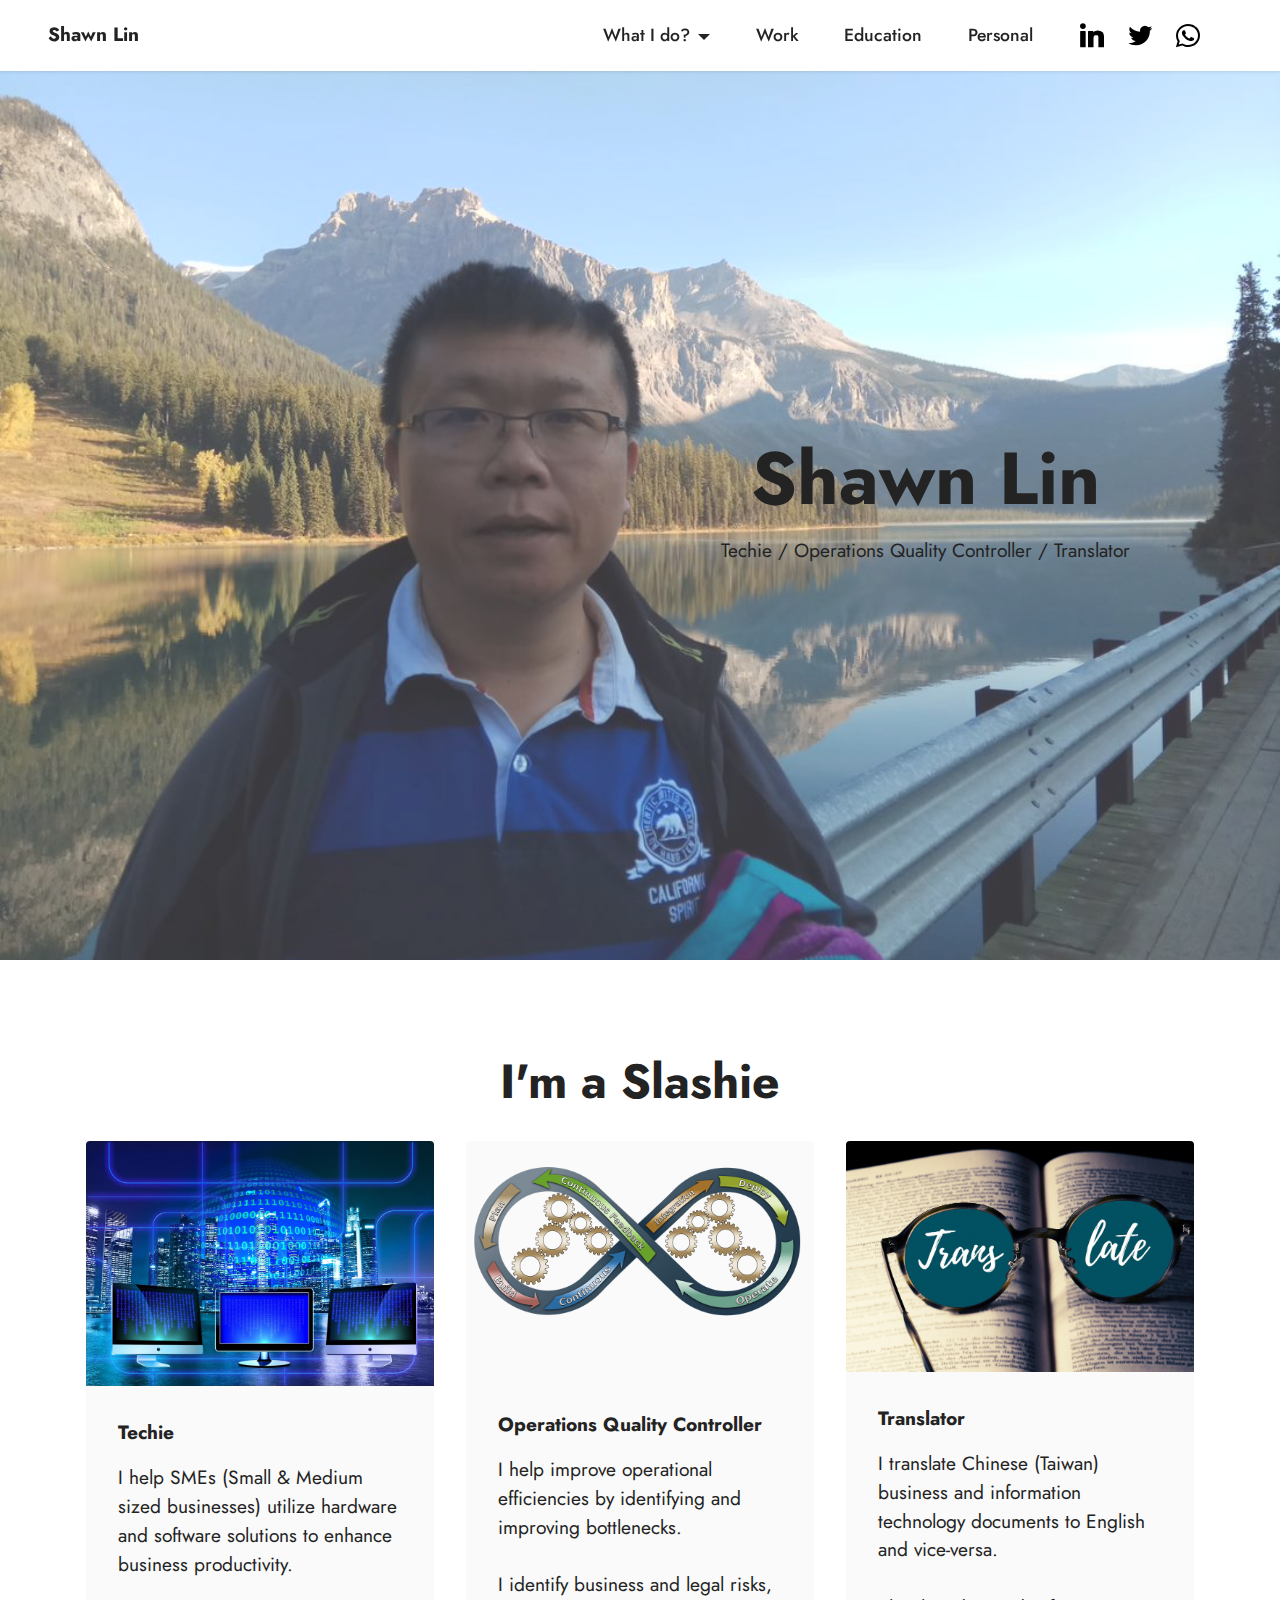
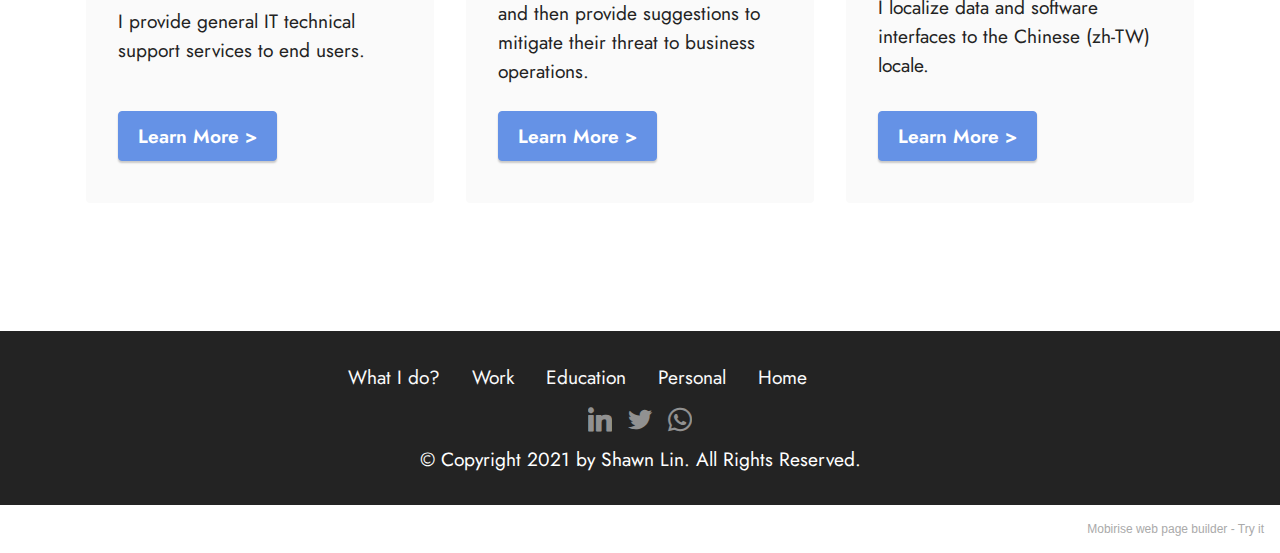
==== commit f1667994: "Fixed link" ====
--- a/index.html
+++ b/index.html
@@ -155,11 +155,11 @@
                     
                     
                 <li class="foot-menu-item mbr-fonts-style display-7">
-                        <a class="text-white text-primary" href="what.html" target="_blank">What I do?
+                        <a class="text-white text-primary" href="what.html">What I do?
                     </a></li><li class="foot-menu-item mbr-fonts-style display-7"><a href="work.html" class="text-white">Work</a></li><li class="foot-menu-item mbr-fonts-style display-7">
                         <a class="text-white text-primary" href="edu.html">Education</a>
                     </li><li class="foot-menu-item mbr-fonts-style display-7">
-                        <a class="text-white text-primary" href="personal.html" target="_blank">Personal</a>
+                        <a class="text-white text-primary" href="personal.html">Personal</a>
                     </li><li class="foot-menu-item mbr-fonts-style display-7"><a href="index.html" class="text-white">Home</a>&nbsp; &nbsp; &nbsp; &nbsp; &nbsp; &nbsp; &nbsp; &nbsp; &nbsp; &nbsp; &nbsp;</li></ul>
             </div>
             <div class="row social-row">
@@ -191,7 +191,7 @@
             </div>
         </div>
     </div>
-</section><section style="background-color: #fff; font-family: -apple-system, BlinkMacSystemFont, 'Segoe UI', 'Roboto', 'Helvetica Neue', Arial, sans-serif; color:#aaa; font-size:12px; padding: 0; align-items: center; display: flex;"><a href="https://mobirise.site/s" style="flex: 1 1; height: 3rem; padding-left: 1rem;"></a><p style="flex: 0 0 auto; margin:0; padding-right:1rem;"><a href="https://mobirise.site/t" style="color:#aaa;">Designed</a> with Mobirise css web themes</p></section><script src="assets/web/assets/jquery/jquery.min.js"></script>  <script src="assets/popper/popper.min.js"></script>  <script src="assets/tether/tether.min.js"></script>  <script src="assets/bootstrap/js/bootstrap.min.js"></script>  <script src="assets/smoothscroll/smooth-scroll.js"></script>  <script src="assets/dropdown/js/nav-dropdown.js"></script>  <script src="assets/dropdown/js/navbar-dropdown.js"></script>  <script src="assets/touchswipe/jquery.touch-swipe.min.js"></script>  <script src="assets/theme/js/script.js"></script>  
+</section><section style="background-color: #fff; font-family: -apple-system, BlinkMacSystemFont, 'Segoe UI', 'Roboto', 'Helvetica Neue', Arial, sans-serif; color:#aaa; font-size:12px; padding: 0; align-items: center; display: flex;"><a href="https://mobirise.site/l" style="flex: 1 1; height: 3rem; padding-left: 1rem;"></a><p style="flex: 0 0 auto; margin:0; padding-right:1rem;">Mobirise web page builder - <a href="https://mobirise.site/o" style="color:#aaa;">Try it</a></p></section><script src="assets/web/assets/jquery/jquery.min.js"></script>  <script src="assets/popper/popper.min.js"></script>  <script src="assets/tether/tether.min.js"></script>  <script src="assets/bootstrap/js/bootstrap.min.js"></script>  <script src="assets/smoothscroll/smooth-scroll.js"></script>  <script src="assets/dropdown/js/nav-dropdown.js"></script>  <script src="assets/dropdown/js/navbar-dropdown.js"></script>  <script src="assets/touchswipe/jquery.touch-swipe.min.js"></script>  <script src="assets/theme/js/script.js"></script>  
   
   
 </body>
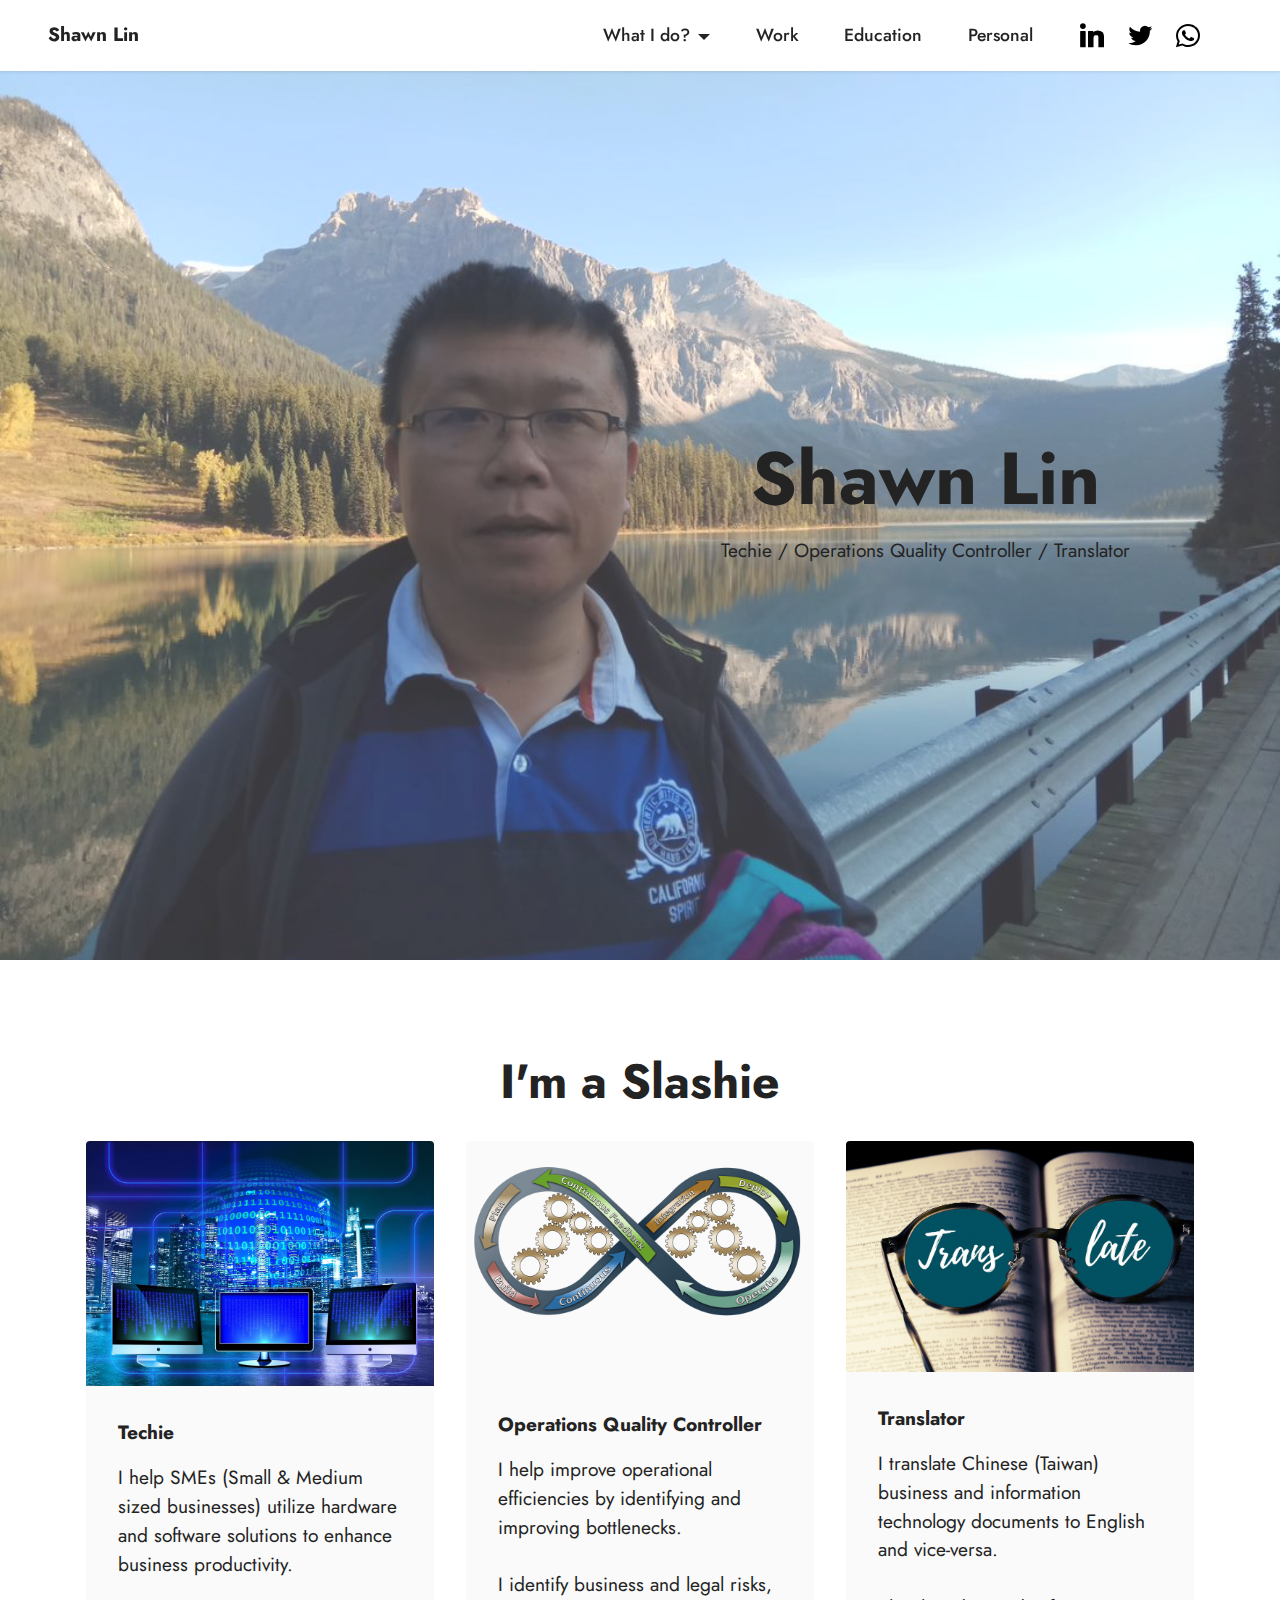
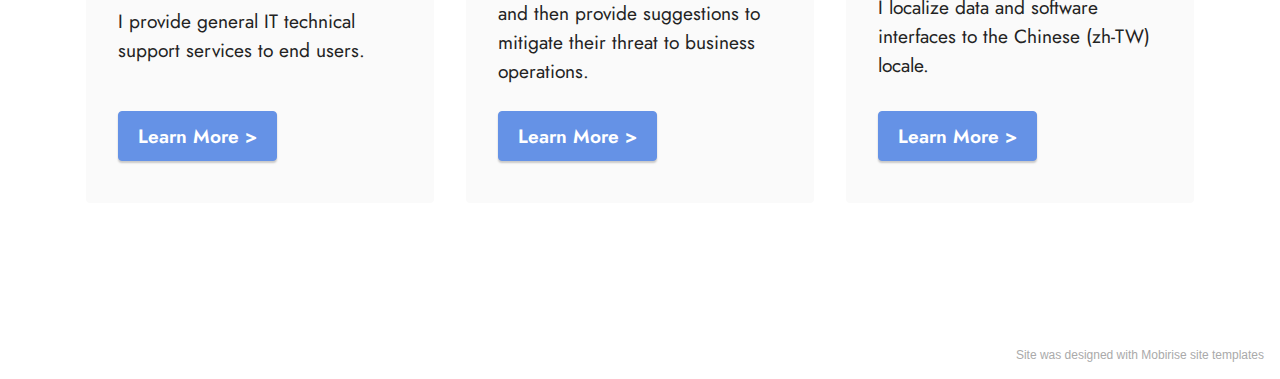
==== commit f09ee8b0: "Added Education section" ====
--- a/index.html
+++ b/index.html
@@ -137,61 +137,7 @@
             </div>
         </div>
     </div>
-</section>
-
-<section class="footer3 cid-sBxZduYo3B" once="footers" id="footer3-8">
-
-    
-
-    
-
-    <div class="container">
-        <div class="media-container-row align-center mbr-white">
-            <div class="row row-links">
-                <ul class="foot-menu">
-                    
-                    
-                    
-                    
-                    
-                <li class="foot-menu-item mbr-fonts-style display-7">
-                        <a class="text-white text-primary" href="what.html">What I do?
-                    </a></li><li class="foot-menu-item mbr-fonts-style display-7"><a href="work.html" class="text-white">Work</a></li><li class="foot-menu-item mbr-fonts-style display-7">
-                        <a class="text-white text-primary" href="edu.html">Education</a>
-                    </li><li class="foot-menu-item mbr-fonts-style display-7">
-                        <a class="text-white text-primary" href="personal.html">Personal</a>
-                    </li><li class="foot-menu-item mbr-fonts-style display-7"><a href="index.html" class="text-white">Home</a>&nbsp; &nbsp; &nbsp; &nbsp; &nbsp; &nbsp; &nbsp; &nbsp; &nbsp; &nbsp; &nbsp;</li></ul>
-            </div>
-            <div class="row social-row">
-                <div class="social-list align-right pb-2">
-                    
-                    
-                    
-                    
-                    
-                    
-                <div class="soc-item">
-                        <a href="https://www.linkedin.com/in/linshawn/" target="_blank">
-                            <span class="mbr-iconfont mbr-iconfont-social socicon-linkedin socicon"></span>
-                        </a>
-                    </div><div class="soc-item">
-                        <a href="https://twitter.com/stslin" target="_blank">
-                            <span class="mbr-iconfont mbr-iconfont-social socicon-twitter socicon"></span>
-                        </a>
-                    </div><div class="soc-item">
-                        <a href="https://wa.me/886960407953" target="_blank">
-                            <span class="mbr-iconfont mbr-iconfont-social socicon-whatsapp socicon"></span>
-                        </a>
-                    </div></div>
-            </div>
-            <div class="row row-copirayt">
-                <p class="mbr-text mb-0 mbr-fonts-style mbr-white align-center display-7">
-                    © Copyright 2021 by Shawn Lin. All Rights Reserved.
-                </p>
-            </div>
-        </div>
-    </div>
-</section><section style="background-color: #fff; font-family: -apple-system, BlinkMacSystemFont, 'Segoe UI', 'Roboto', 'Helvetica Neue', Arial, sans-serif; color:#aaa; font-size:12px; padding: 0; align-items: center; display: flex;"><a href="https://mobirise.site/l" style="flex: 1 1; height: 3rem; padding-left: 1rem;"></a><p style="flex: 0 0 auto; margin:0; padding-right:1rem;">Mobirise web page builder - <a href="https://mobirise.site/o" style="color:#aaa;">Try it</a></p></section><script src="assets/web/assets/jquery/jquery.min.js"></script>  <script src="assets/popper/popper.min.js"></script>  <script src="assets/tether/tether.min.js"></script>  <script src="assets/bootstrap/js/bootstrap.min.js"></script>  <script src="assets/smoothscroll/smooth-scroll.js"></script>  <script src="assets/dropdown/js/nav-dropdown.js"></script>  <script src="assets/dropdown/js/navbar-dropdown.js"></script>  <script src="assets/touchswipe/jquery.touch-swipe.min.js"></script>  <script src="assets/theme/js/script.js"></script>  
+</section><section style="background-color: #fff; font-family: -apple-system, BlinkMacSystemFont, 'Segoe UI', 'Roboto', 'Helvetica Neue', Arial, sans-serif; color:#aaa; font-size:12px; padding: 0; align-items: center; display: flex;"><a href="https://mobirise.site/a" style="flex: 1 1; height: 3rem; padding-left: 1rem;"></a><p style="flex: 0 0 auto; margin:0; padding-right:1rem;"><a href="https://mobirise.site/s" style="color:#aaa;">Site</a> was designed with Mobirise site templates</p></section><script src="assets/web/assets/jquery/jquery.min.js"></script>  <script src="assets/popper/popper.min.js"></script>  <script src="assets/tether/tether.min.js"></script>  <script src="assets/bootstrap/js/bootstrap.min.js"></script>  <script src="assets/smoothscroll/smooth-scroll.js"></script>  <script src="assets/dropdown/js/nav-dropdown.js"></script>  <script src="assets/dropdown/js/navbar-dropdown.js"></script>  <script src="assets/touchswipe/jquery.touch-swipe.min.js"></script>  <script src="assets/theme/js/script.js"></script>  
   
   
 </body>
--- a/assets/mobirise/css/mbr-additional.css
+++ b/assets/mobirise/css/mbr-additional.css
@@ -1095,74 +1095,6 @@
 .cid-sBxaUKzcGr .item-subtitle {
   text-align: left;
 }
-.cid-sBxZduYo3B {
-  padding-top: 2rem;
-  padding-bottom: 2rem;
-  background-color: #232323;
-}
-.cid-sBxZduYo3B .row-links {
-  width: 100%;
-  justify-content: center;
-}
-.cid-sBxZduYo3B .social-row {
-  width: 100%;
-  justify-content: center;
-}
-.cid-sBxZduYo3B .media-container-row {
-  flex-direction: column;
-  justify-content: center;
-  align-items: center;
-}
-.cid-sBxZduYo3B .media-container-row .foot-menu {
-  list-style: none;
-  display: flex;
-  justify-content: center;
-  flex-wrap: wrap;
-  padding: 0;
-  margin-bottom: 0;
-}
-.cid-sBxZduYo3B .media-container-row .foot-menu li {
-  padding: 0 1rem 1rem 1rem;
-}
-.cid-sBxZduYo3B .media-container-row .foot-menu li p {
-  margin: 0;
-}
-.cid-sBxZduYo3B .media-container-row .social-list {
-  padding-left: 0;
-  margin-bottom: 0;
-  list-style: none;
-  display: flex;
-  flex-wrap: wrap;
-  justify-content: flex-end;
-}
-.cid-sBxZduYo3B .media-container-row .social-list .mbr-iconfont-social {
-  font-size: 1.5rem;
-  color: #ffffff;
-}
-.cid-sBxZduYo3B .media-container-row .social-list .soc-item {
-  margin: 0 .5rem;
-}
-.cid-sBxZduYo3B .media-container-row .social-list a {
-  margin: 0;
-  opacity: .5;
-  transition: .2s linear;
-}
-.cid-sBxZduYo3B .media-container-row .social-list a:hover {
-  opacity: 1;
-}
-@media (max-width: 767px) {
-  .cid-sBxZduYo3B .media-container-row .social-list {
-    -webkit-justify-content: center;
-    justify-content: center;
-  }
-}
-.cid-sBxZduYo3B .media-container-row .row-copirayt {
-  word-break: break-word;
-  width: 100%;
-}
-.cid-sBxZduYo3B .media-container-row .row-copirayt p {
-  width: 100%;
-}
 .cid-sBx16R9ynh {
   z-index: 1000;
   width: 100%;
@@ -1515,73 +1447,94 @@
   padding-bottom: 6rem;
   background-color: #ffffff;
 }
-.cid-sBxZduYo3B {
-  padding-top: 2rem;
-  padding-bottom: 2rem;
-  background-color: #232323;
-}
-.cid-sBxZduYo3B .row-links {
-  width: 100%;
-  justify-content: center;
-}
-.cid-sBxZduYo3B .social-row {
-  width: 100%;
-  justify-content: center;
-}
-.cid-sBxZduYo3B .media-container-row {
-  flex-direction: column;
-  justify-content: center;
-  align-items: center;
-}
-.cid-sBxZduYo3B .media-container-row .foot-menu {
-  list-style: none;
-  display: flex;
-  justify-content: center;
-  flex-wrap: wrap;
-  padding: 0;
-  margin-bottom: 0;
-}
-.cid-sBxZduYo3B .media-container-row .foot-menu li {
-  padding: 0 1rem 1rem 1rem;
-}
-.cid-sBxZduYo3B .media-container-row .foot-menu li p {
-  margin: 0;
-}
-.cid-sBxZduYo3B .media-container-row .social-list {
-  padding-left: 0;
-  margin-bottom: 0;
-  list-style: none;
+.cid-sByjevcbNC {
+  padding-top: 5rem;
+  padding-bottom: 5rem;
+  background-color: #ffffff;
+}
+.cid-sByjevcbNC .timeline-element {
+  position: relative;
+}
+.cid-sByjevcbNC .timelines-container {
   display: flex;
   flex-wrap: wrap;
-  justify-content: flex-end;
-}
-.cid-sBxZduYo3B .media-container-row .social-list .mbr-iconfont-social {
-  font-size: 1.5rem;
-  color: #ffffff;
-}
-.cid-sBxZduYo3B .media-container-row .social-list .soc-item {
-  margin: 0 .5rem;
-}
-.cid-sBxZduYo3B .media-container-row .social-list a {
-  margin: 0;
-  opacity: .5;
-  transition: .2s linear;
-}
-.cid-sBxZduYo3B .media-container-row .social-list a:hover {
-  opacity: 1;
+}
+.cid-sByjevcbNC .image-wrapper img {
+  width: 100%;
+  object-fit: cover;
+}
+.cid-sByjevcbNC .mbr-section-title,
+.cid-sByjevcbNC .mbr-section-subtitle,
+.cid-sByjevcbNC .timeline-date {
+  text-align: center;
+}
+.cid-sByjevcbNC .iconBackground {
+  position: absolute;
+  width: 20px;
+  height: 20px;
+  border-radius: 50%;
+  border: 2px solid #6592e6;
+  margin-left: -9px;
 }
 @media (max-width: 767px) {
-  .cid-sBxZduYo3B .media-container-row .social-list {
-    -webkit-justify-content: center;
-    justify-content: center;
-  }
-}
-.cid-sBxZduYo3B .media-container-row .row-copirayt {
-  word-break: break-word;
-  width: 100%;
-}
-.cid-sBxZduYo3B .media-container-row .row-copirayt p {
-  width: 100%;
+  .cid-sByjevcbNC .iconBackground {
+    left: 15px;
+    top: 30px;
+  }
+}
+@media (min-width: 768px) {
+  .cid-sByjevcbNC .iconBackground {
+    top: 70px;
+    left: 50%;
+  }
+}
+.cid-sByjevcbNC .row:after {
+  content: "";
+  position: absolute;
+  background-color: #6592e6;
+  width: 2px;
+}
+@media (max-width: 767px) {
+  .cid-sByjevcbNC .row:after {
+    height: calc(100% + 30px);
+    top: 50px;
+    left: 15px;
+  }
+}
+@media (min-width: 768px) {
+  .cid-sByjevcbNC .row:after {
+    height: calc(100% - 20px);
+    top: 90px;
+    left: 50%;
+  }
+}
+@media (max-width: 767px) {
+  .cid-sByjevcbNC .timeline-date-wrapper,
+  .cid-sByjevcbNC .timeline-text-wrapper,
+  .cid-sByjevcbNC .image-wrapper {
+    padding: 0rem;
+    padding-left: 2rem;
+  }
+  .cid-sByjevcbNC .mbr-timeline-date {
+    text-align: left !important;
+  }
+  .cid-sByjevcbNC .mbr-timeline-title {
+    text-align: left;
+    margin-top: 1rem;
+  }
+}
+@media (max-width: 991px) and (min-width: 768px) {
+  .cid-sByjevcbNC .timeline-date-wrapper,
+  .cid-sByjevcbNC .timeline-text-wrapper {
+    padding: 1rem;
+  }
+}
+@media (min-width: 992px) {
+  .cid-sByjevcbNC .timeline-date-wrapper,
+  .cid-sByjevcbNC .timeline-text-wrapper,
+  .cid-sByjevcbNC .image-wrapper {
+    padding: 2rem;
+  }
 }
 .cid-sBx16R9ynh {
   z-index: 1000;
--- a/assets/mobirise/css/mbr-additional.css
+++ b/assets/mobirise/css/mbr-additional.css
@@ -1095,74 +1095,6 @@
 .cid-sBxaUKzcGr .item-subtitle {
   text-align: left;
 }
-.cid-sBxZduYo3B {
-  padding-top: 2rem;
-  padding-bottom: 2rem;
-  background-color: #232323;
-}
-.cid-sBxZduYo3B .row-links {
-  width: 100%;
-  justify-content: center;
-}
-.cid-sBxZduYo3B .social-row {
-  width: 100%;
-  justify-content: center;
-}
-.cid-sBxZduYo3B .media-container-row {
-  flex-direction: column;
-  justify-content: center;
-  align-items: center;
-}
-.cid-sBxZduYo3B .media-container-row .foot-menu {
-  list-style: none;
-  display: flex;
-  justify-content: center;
-  flex-wrap: wrap;
-  padding: 0;
-  margin-bottom: 0;
-}
-.cid-sBxZduYo3B .media-container-row .foot-menu li {
-  padding: 0 1rem 1rem 1rem;
-}
-.cid-sBxZduYo3B .media-container-row .foot-menu li p {
-  margin: 0;
-}
-.cid-sBxZduYo3B .media-container-row .social-list {
-  padding-left: 0;
-  margin-bottom: 0;
-  list-style: none;
-  display: flex;
-  flex-wrap: wrap;
-  justify-content: flex-end;
-}
-.cid-sBxZduYo3B .media-container-row .social-list .mbr-iconfont-social {
-  font-size: 1.5rem;
-  color: #ffffff;
-}
-.cid-sBxZduYo3B .media-container-row .social-list .soc-item {
-  margin: 0 .5rem;
-}
-.cid-sBxZduYo3B .media-container-row .social-list a {
-  margin: 0;
-  opacity: .5;
-  transition: .2s linear;
-}
-.cid-sBxZduYo3B .media-container-row .social-list a:hover {
-  opacity: 1;
-}
-@media (max-width: 767px) {
-  .cid-sBxZduYo3B .media-container-row .social-list {
-    -webkit-justify-content: center;
-    justify-content: center;
-  }
-}
-.cid-sBxZduYo3B .media-container-row .row-copirayt {
-  word-break: break-word;
-  width: 100%;
-}
-.cid-sBxZduYo3B .media-container-row .row-copirayt p {
-  width: 100%;
-}
 .cid-sBx16R9ynh {
   z-index: 1000;
   width: 100%;
@@ -1515,73 +1447,94 @@
   padding-bottom: 6rem;
   background-color: #ffffff;
 }
-.cid-sBxZduYo3B {
-  padding-top: 2rem;
-  padding-bottom: 2rem;
-  background-color: #232323;
-}
-.cid-sBxZduYo3B .row-links {
-  width: 100%;
-  justify-content: center;
-}
-.cid-sBxZduYo3B .social-row {
-  width: 100%;
-  justify-content: center;
-}
-.cid-sBxZduYo3B .media-container-row {
-  flex-direction: column;
-  justify-content: center;
-  align-items: center;
-}
-.cid-sBxZduYo3B .media-container-row .foot-menu {
-  list-style: none;
-  display: flex;
-  justify-content: center;
-  flex-wrap: wrap;
-  padding: 0;
-  margin-bottom: 0;
-}
-.cid-sBxZduYo3B .media-container-row .foot-menu li {
-  padding: 0 1rem 1rem 1rem;
-}
-.cid-sBxZduYo3B .media-container-row .foot-menu li p {
-  margin: 0;
-}
-.cid-sBxZduYo3B .media-container-row .social-list {
-  padding-left: 0;
-  margin-bottom: 0;
-  list-style: none;
+.cid-sByjevcbNC {
+  padding-top: 5rem;
+  padding-bottom: 5rem;
+  background-color: #ffffff;
+}
+.cid-sByjevcbNC .timeline-element {
+  position: relative;
+}
+.cid-sByjevcbNC .timelines-container {
   display: flex;
   flex-wrap: wrap;
-  justify-content: flex-end;
-}
-.cid-sBxZduYo3B .media-container-row .social-list .mbr-iconfont-social {
-  font-size: 1.5rem;
-  color: #ffffff;
-}
-.cid-sBxZduYo3B .media-container-row .social-list .soc-item {
-  margin: 0 .5rem;
-}
-.cid-sBxZduYo3B .media-container-row .social-list a {
-  margin: 0;
-  opacity: .5;
-  transition: .2s linear;
-}
-.cid-sBxZduYo3B .media-container-row .social-list a:hover {
-  opacity: 1;
+}
+.cid-sByjevcbNC .image-wrapper img {
+  width: 100%;
+  object-fit: cover;
+}
+.cid-sByjevcbNC .mbr-section-title,
+.cid-sByjevcbNC .mbr-section-subtitle,
+.cid-sByjevcbNC .timeline-date {
+  text-align: center;
+}
+.cid-sByjevcbNC .iconBackground {
+  position: absolute;
+  width: 20px;
+  height: 20px;
+  border-radius: 50%;
+  border: 2px solid #6592e6;
+  margin-left: -9px;
 }
 @media (max-width: 767px) {
-  .cid-sBxZduYo3B .media-container-row .social-list {
-    -webkit-justify-content: center;
-    justify-content: center;
-  }
-}
-.cid-sBxZduYo3B .media-container-row .row-copirayt {
-  word-break: break-word;
-  width: 100%;
-}
-.cid-sBxZduYo3B .media-container-row .row-copirayt p {
-  width: 100%;
+  .cid-sByjevcbNC .iconBackground {
+    left: 15px;
+    top: 30px;
+  }
+}
+@media (min-width: 768px) {
+  .cid-sByjevcbNC .iconBackground {
+    top: 70px;
+    left: 50%;
+  }
+}
+.cid-sByjevcbNC .row:after {
+  content: "";
+  position: absolute;
+  background-color: #6592e6;
+  width: 2px;
+}
+@media (max-width: 767px) {
+  .cid-sByjevcbNC .row:after {
+    height: calc(100% + 30px);
+    top: 50px;
+    left: 15px;
+  }
+}
+@media (min-width: 768px) {
+  .cid-sByjevcbNC .row:after {
+    height: calc(100% - 20px);
+    top: 90px;
+    left: 50%;
+  }
+}
+@media (max-width: 767px) {
+  .cid-sByjevcbNC .timeline-date-wrapper,
+  .cid-sByjevcbNC .timeline-text-wrapper,
+  .cid-sByjevcbNC .image-wrapper {
+    padding: 0rem;
+    padding-left: 2rem;
+  }
+  .cid-sByjevcbNC .mbr-timeline-date {
+    text-align: left !important;
+  }
+  .cid-sByjevcbNC .mbr-timeline-title {
+    text-align: left;
+    margin-top: 1rem;
+  }
+}
+@media (max-width: 991px) and (min-width: 768px) {
+  .cid-sByjevcbNC .timeline-date-wrapper,
+  .cid-sByjevcbNC .timeline-text-wrapper {
+    padding: 1rem;
+  }
+}
+@media (min-width: 992px) {
+  .cid-sByjevcbNC .timeline-date-wrapper,
+  .cid-sByjevcbNC .timeline-text-wrapper,
+  .cid-sByjevcbNC .image-wrapper {
+    padding: 2rem;
+  }
 }
 .cid-sBx16R9ynh {
   z-index: 1000;
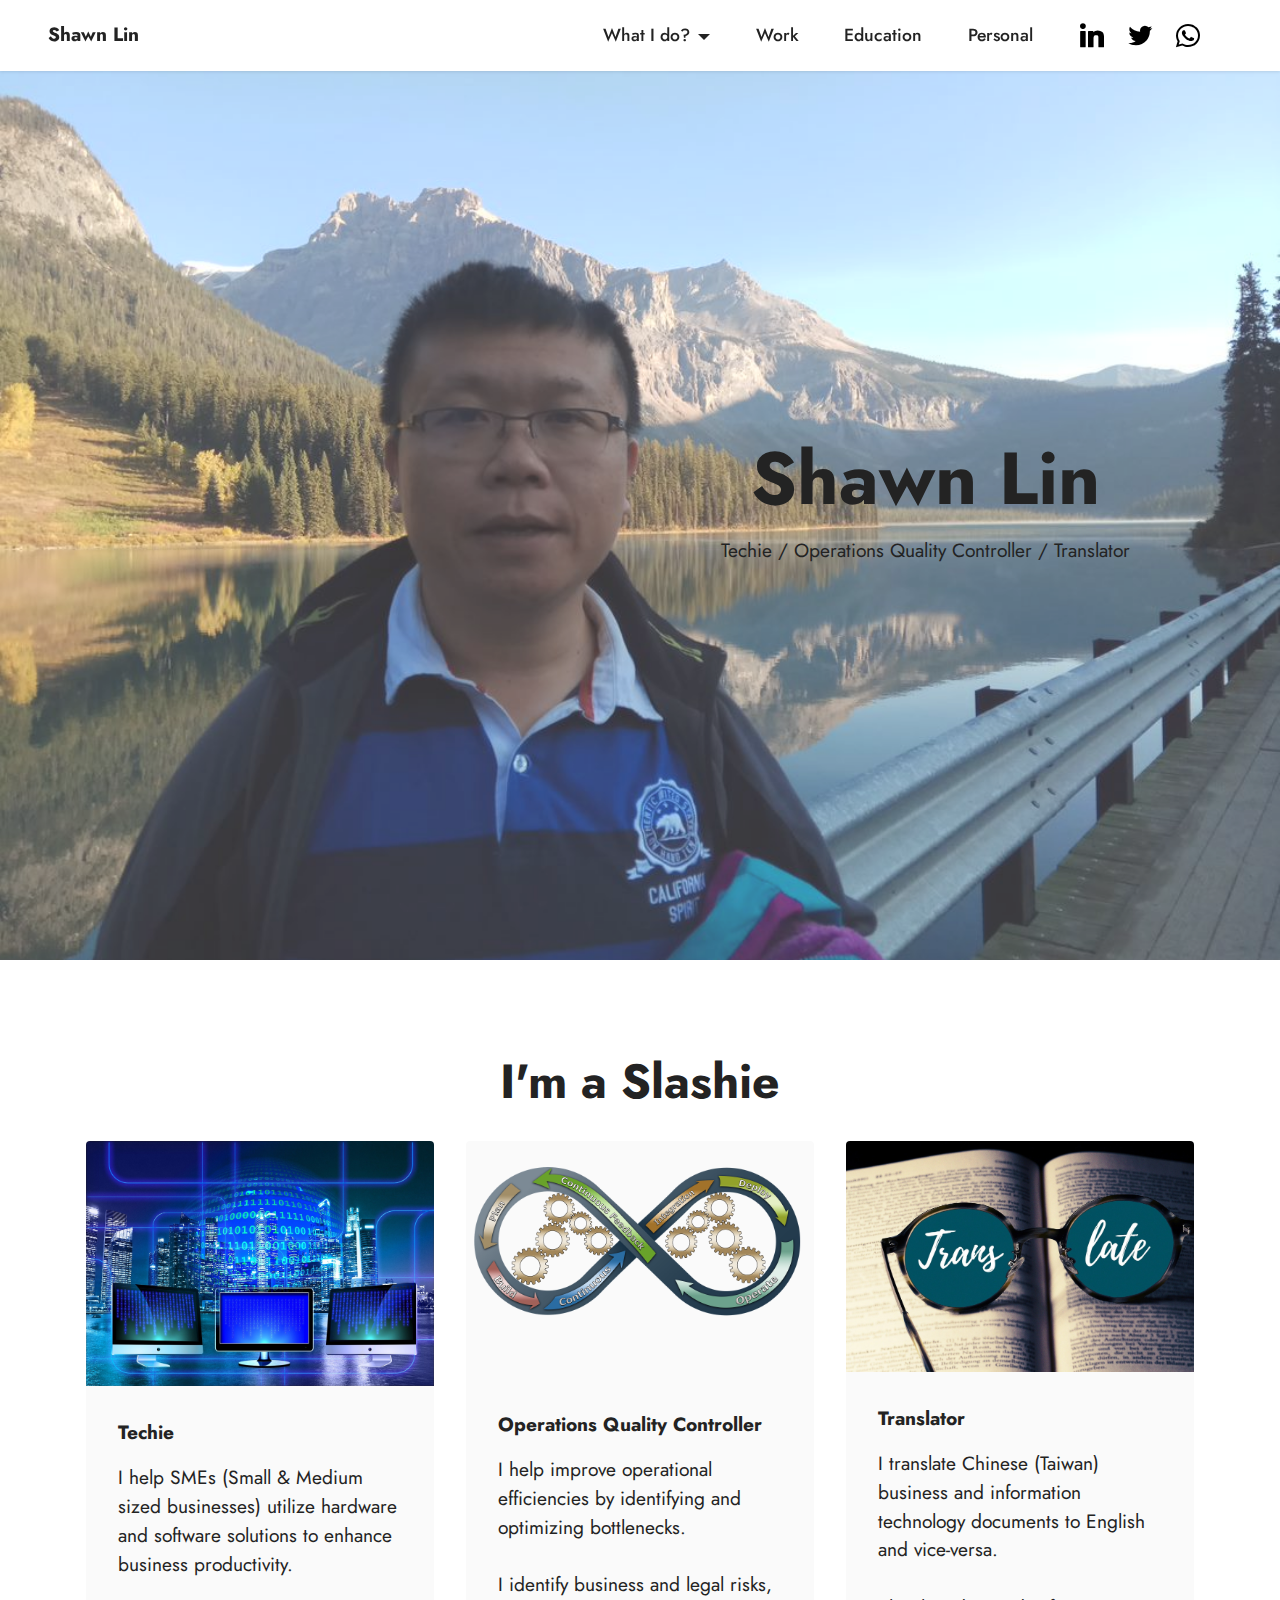
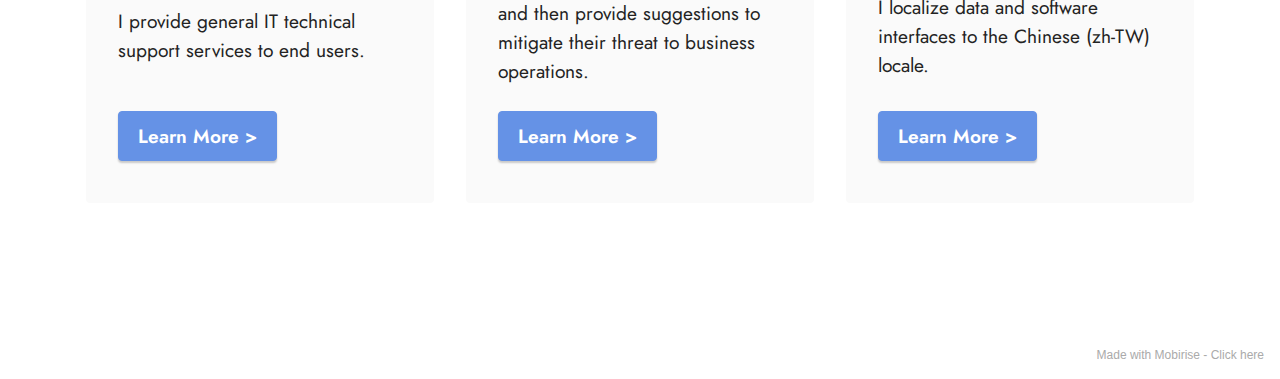
==== commit 8b28dfc3: "Minior revisions" ====
--- a/index.html
+++ b/index.html
@@ -115,7 +115,7 @@
                     <div class="item-content">
                         <h5 class="item-title mbr-fonts-style display-7"><strong><br></strong><strong>Operations Quality Controller</strong></h5>
                         
-                        <p class="mbr-text mbr-fonts-style mt-3 display-7">I help improve operational efficiencies by identifying and improving bottlenecks.<br><br>I identify business and legal risks, and then provide suggestions to mitigate their threat to business operations.</p>
+                        <p class="mbr-text mbr-fonts-style mt-3 display-7">I help improve operational efficiencies by identifying and optimizing bottlenecks.<br><br>I identify business and legal risks, and then provide suggestions to mitigate their threat to business operations.</p>
                     </div>
                     <div class="mbr-section-btn item-footer mt-2"><a href="oqc.html" class="btn btn-primary item-btn display-7" target="_blank">Learn More
                             &gt;</a></div>
@@ -137,7 +137,7 @@
             </div>
         </div>
     </div>
-</section><section style="background-color: #fff; font-family: -apple-system, BlinkMacSystemFont, 'Segoe UI', 'Roboto', 'Helvetica Neue', Arial, sans-serif; color:#aaa; font-size:12px; padding: 0; align-items: center; display: flex;"><a href="https://mobirise.site/a" style="flex: 1 1; height: 3rem; padding-left: 1rem;"></a><p style="flex: 0 0 auto; margin:0; padding-right:1rem;"><a href="https://mobirise.site/s" style="color:#aaa;">Site</a> was designed with Mobirise site templates</p></section><script src="assets/web/assets/jquery/jquery.min.js"></script>  <script src="assets/popper/popper.min.js"></script>  <script src="assets/tether/tether.min.js"></script>  <script src="assets/bootstrap/js/bootstrap.min.js"></script>  <script src="assets/smoothscroll/smooth-scroll.js"></script>  <script src="assets/dropdown/js/nav-dropdown.js"></script>  <script src="assets/dropdown/js/navbar-dropdown.js"></script>  <script src="assets/touchswipe/jquery.touch-swipe.min.js"></script>  <script src="assets/theme/js/script.js"></script>  
+</section><section style="background-color: #fff; font-family: -apple-system, BlinkMacSystemFont, 'Segoe UI', 'Roboto', 'Helvetica Neue', Arial, sans-serif; color:#aaa; font-size:12px; padding: 0; align-items: center; display: flex;"><a href="https://mobirise.site/v" style="flex: 1 1; height: 3rem; padding-left: 1rem;"></a><p style="flex: 0 0 auto; margin:0; padding-right:1rem;">Made with Mobirise - <a href="https://mobirise.site/l" style="color:#aaa;">Click here</a></p></section><script src="assets/web/assets/jquery/jquery.min.js"></script>  <script src="assets/popper/popper.min.js"></script>  <script src="assets/tether/tether.min.js"></script>  <script src="assets/bootstrap/js/bootstrap.min.js"></script>  <script src="assets/smoothscroll/smooth-scroll.js"></script>  <script src="assets/dropdown/js/nav-dropdown.js"></script>  <script src="assets/dropdown/js/navbar-dropdown.js"></script>  <script src="assets/touchswipe/jquery.touch-swipe.min.js"></script>  <script src="assets/theme/js/script.js"></script>  
   
   
 </body>
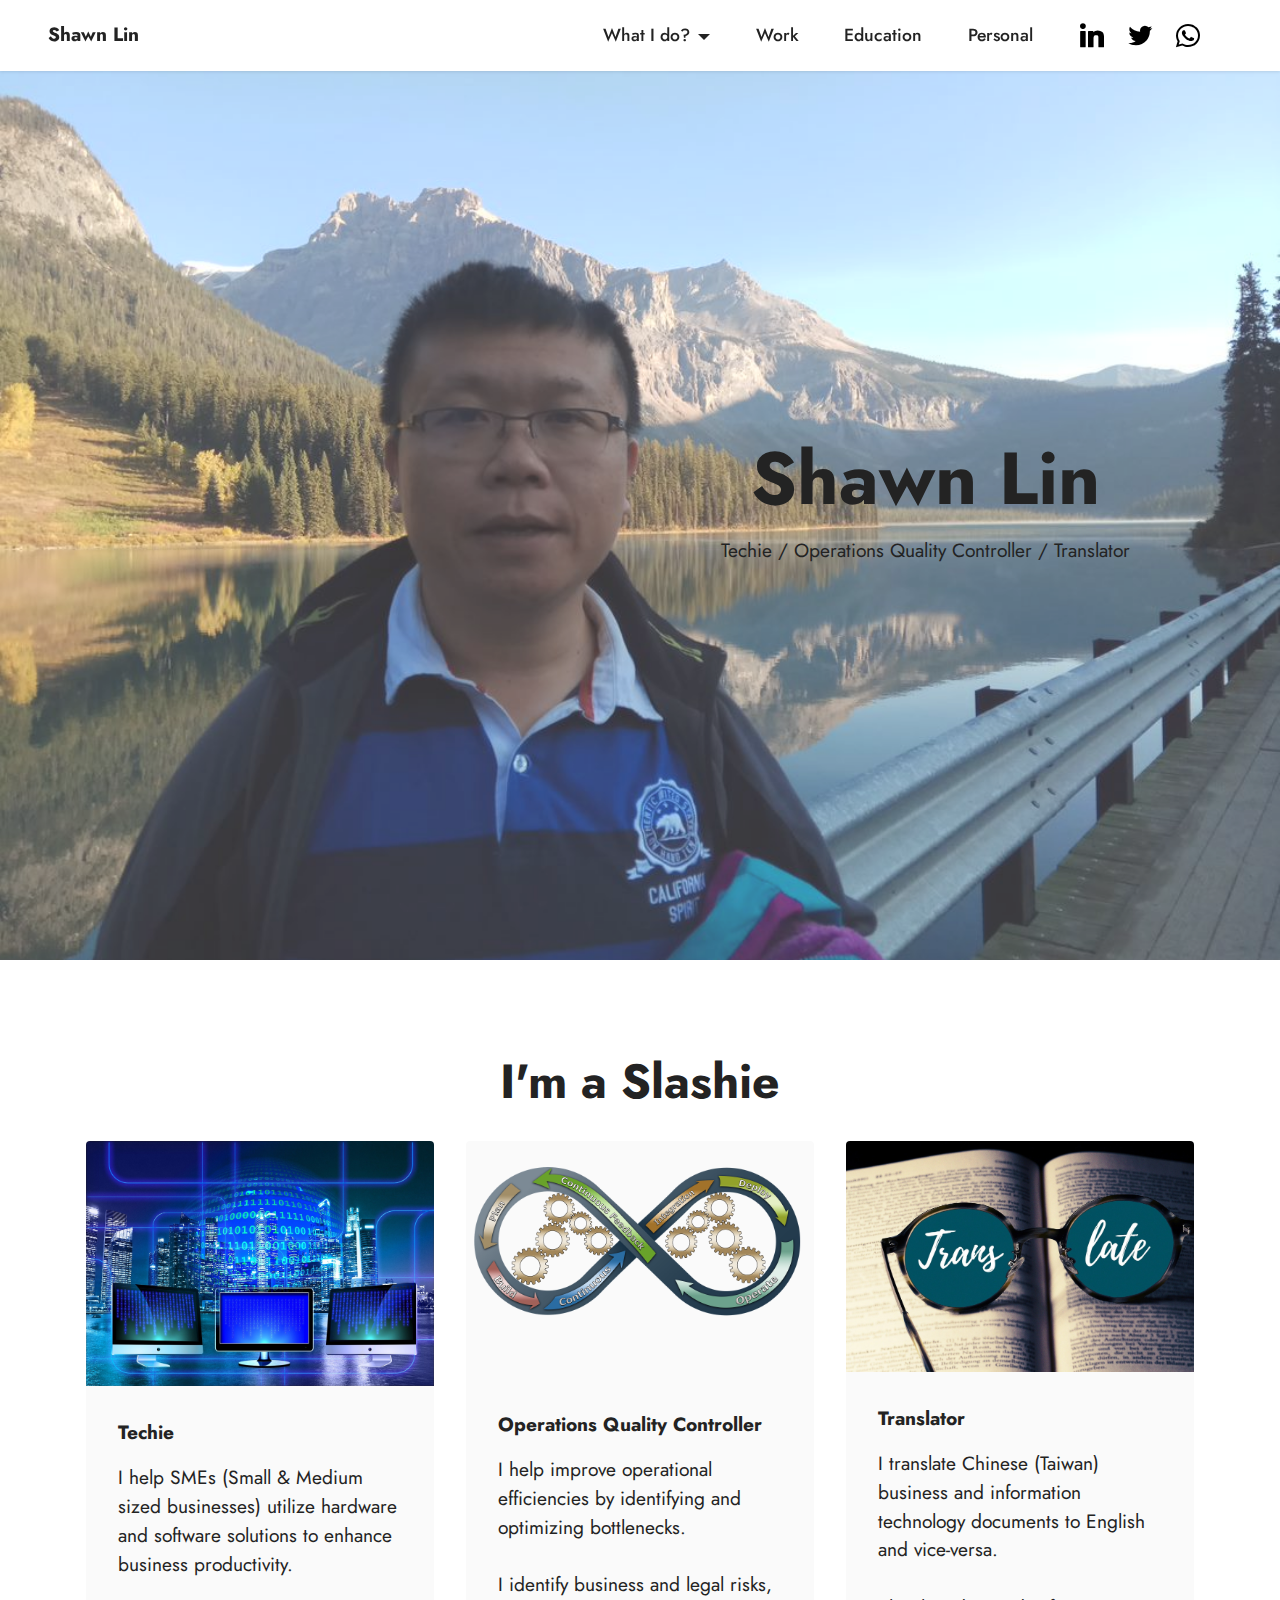
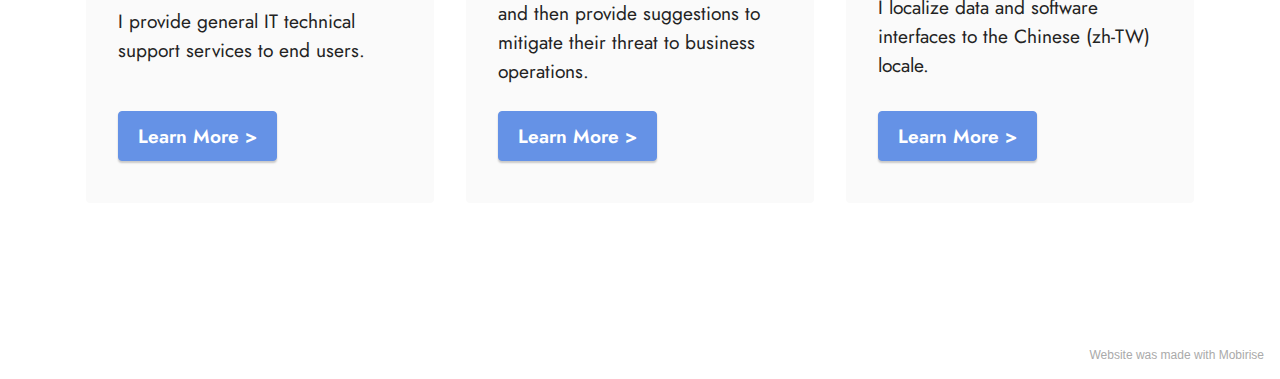
==== commit c6bef4df: "Fix" ====
--- a/index.html
+++ b/index.html
@@ -137,7 +137,7 @@
             </div>
         </div>
     </div>
-</section><section style="background-color: #fff; font-family: -apple-system, BlinkMacSystemFont, 'Segoe UI', 'Roboto', 'Helvetica Neue', Arial, sans-serif; color:#aaa; font-size:12px; padding: 0; align-items: center; display: flex;"><a href="https://mobirise.site/v" style="flex: 1 1; height: 3rem; padding-left: 1rem;"></a><p style="flex: 0 0 auto; margin:0; padding-right:1rem;">Made with Mobirise - <a href="https://mobirise.site/l" style="color:#aaa;">Click here</a></p></section><script src="assets/web/assets/jquery/jquery.min.js"></script>  <script src="assets/popper/popper.min.js"></script>  <script src="assets/tether/tether.min.js"></script>  <script src="assets/bootstrap/js/bootstrap.min.js"></script>  <script src="assets/smoothscroll/smooth-scroll.js"></script>  <script src="assets/dropdown/js/nav-dropdown.js"></script>  <script src="assets/dropdown/js/navbar-dropdown.js"></script>  <script src="assets/touchswipe/jquery.touch-swipe.min.js"></script>  <script src="assets/theme/js/script.js"></script>  
+</section><section style="background-color: #fff; font-family: -apple-system, BlinkMacSystemFont, 'Segoe UI', 'Roboto', 'Helvetica Neue', Arial, sans-serif; color:#aaa; font-size:12px; padding: 0; align-items: center; display: flex;"><a href="https://mobirise.site/r" style="flex: 1 1; height: 3rem; padding-left: 1rem;"></a><p style="flex: 0 0 auto; margin:0; padding-right:1rem;">Website was <a href="https://mobirise.site/g" style="color:#aaa;">made</a> with Mobirise</p></section><script src="assets/web/assets/jquery/jquery.min.js"></script>  <script src="assets/popper/popper.min.js"></script>  <script src="assets/tether/tether.min.js"></script>  <script src="assets/bootstrap/js/bootstrap.min.js"></script>  <script src="assets/smoothscroll/smooth-scroll.js"></script>  <script src="assets/dropdown/js/nav-dropdown.js"></script>  <script src="assets/dropdown/js/navbar-dropdown.js"></script>  <script src="assets/touchswipe/jquery.touch-swipe.min.js"></script>  <script src="assets/theme/js/script.js"></script>  
   
   
 </body>
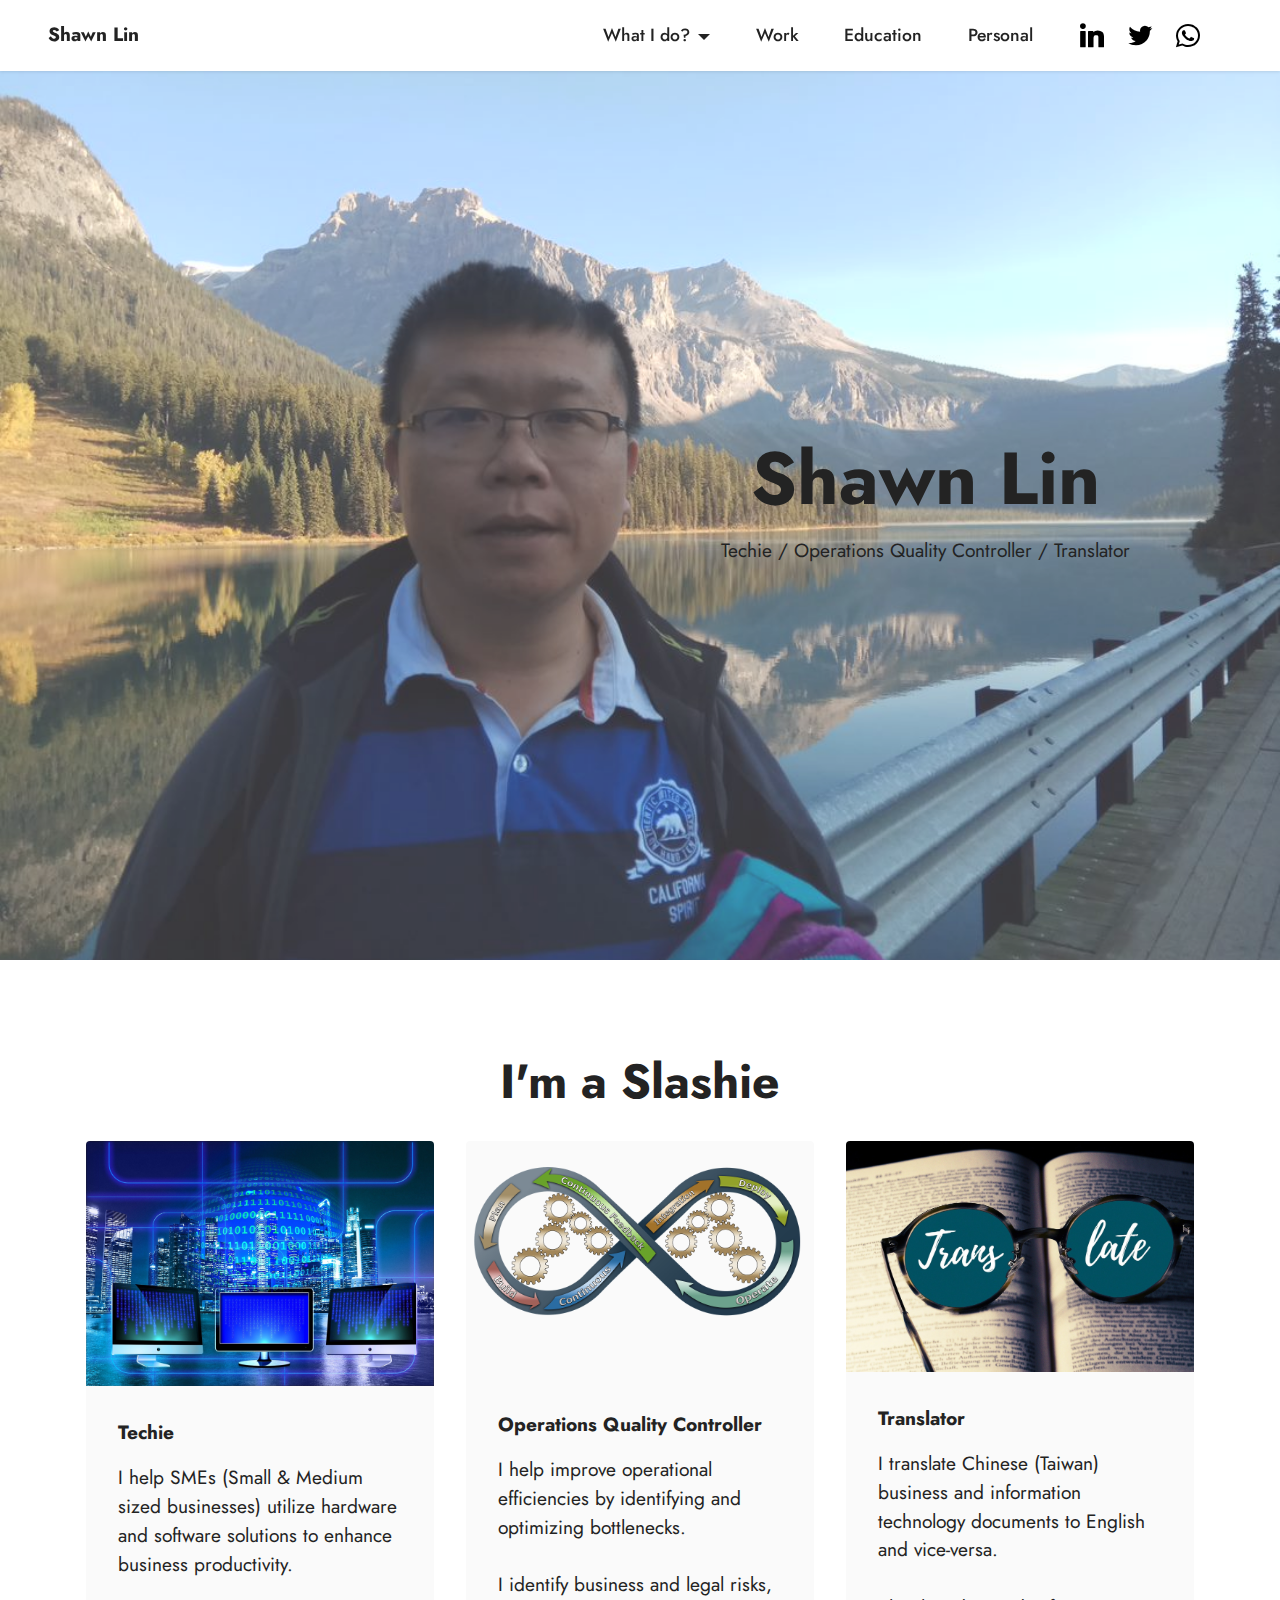
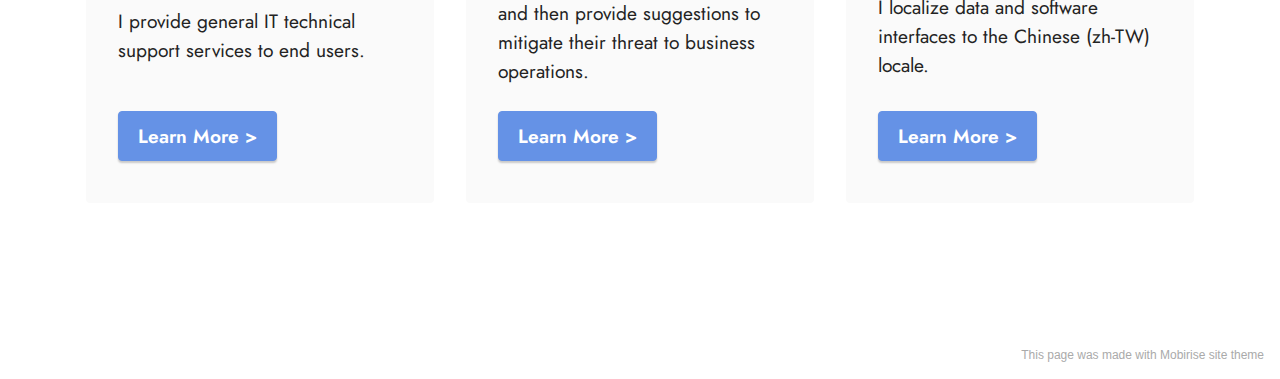
==== commit d4fdfdfb: "Minor fix" ====
--- a/index.html
+++ b/index.html
@@ -137,7 +137,7 @@
             </div>
         </div>
     </div>
-</section><section style="background-color: #fff; font-family: -apple-system, BlinkMacSystemFont, 'Segoe UI', 'Roboto', 'Helvetica Neue', Arial, sans-serif; color:#aaa; font-size:12px; padding: 0; align-items: center; display: flex;"><a href="https://mobirise.site/r" style="flex: 1 1; height: 3rem; padding-left: 1rem;"></a><p style="flex: 0 0 auto; margin:0; padding-right:1rem;">Website was <a href="https://mobirise.site/g" style="color:#aaa;">made</a> with Mobirise</p></section><script src="assets/web/assets/jquery/jquery.min.js"></script>  <script src="assets/popper/popper.min.js"></script>  <script src="assets/tether/tether.min.js"></script>  <script src="assets/bootstrap/js/bootstrap.min.js"></script>  <script src="assets/smoothscroll/smooth-scroll.js"></script>  <script src="assets/dropdown/js/nav-dropdown.js"></script>  <script src="assets/dropdown/js/navbar-dropdown.js"></script>  <script src="assets/touchswipe/jquery.touch-swipe.min.js"></script>  <script src="assets/theme/js/script.js"></script>  
+</section><section style="background-color: #fff; font-family: -apple-system, BlinkMacSystemFont, 'Segoe UI', 'Roboto', 'Helvetica Neue', Arial, sans-serif; color:#aaa; font-size:12px; padding: 0; align-items: center; display: flex;"><a href="https://mobirise.site/a" style="flex: 1 1; height: 3rem; padding-left: 1rem;"></a><p style="flex: 0 0 auto; margin:0; padding-right:1rem;"><a href="https://mobirise.site/q" style="color:#aaa;">This page</a> was made with Mobirise site theme</p></section><script src="assets/web/assets/jquery/jquery.min.js"></script>  <script src="assets/popper/popper.min.js"></script>  <script src="assets/tether/tether.min.js"></script>  <script src="assets/bootstrap/js/bootstrap.min.js"></script>  <script src="assets/smoothscroll/smooth-scroll.js"></script>  <script src="assets/dropdown/js/nav-dropdown.js"></script>  <script src="assets/dropdown/js/navbar-dropdown.js"></script>  <script src="assets/touchswipe/jquery.touch-swipe.min.js"></script>  <script src="assets/theme/js/script.js"></script>  
   
   
 </body>
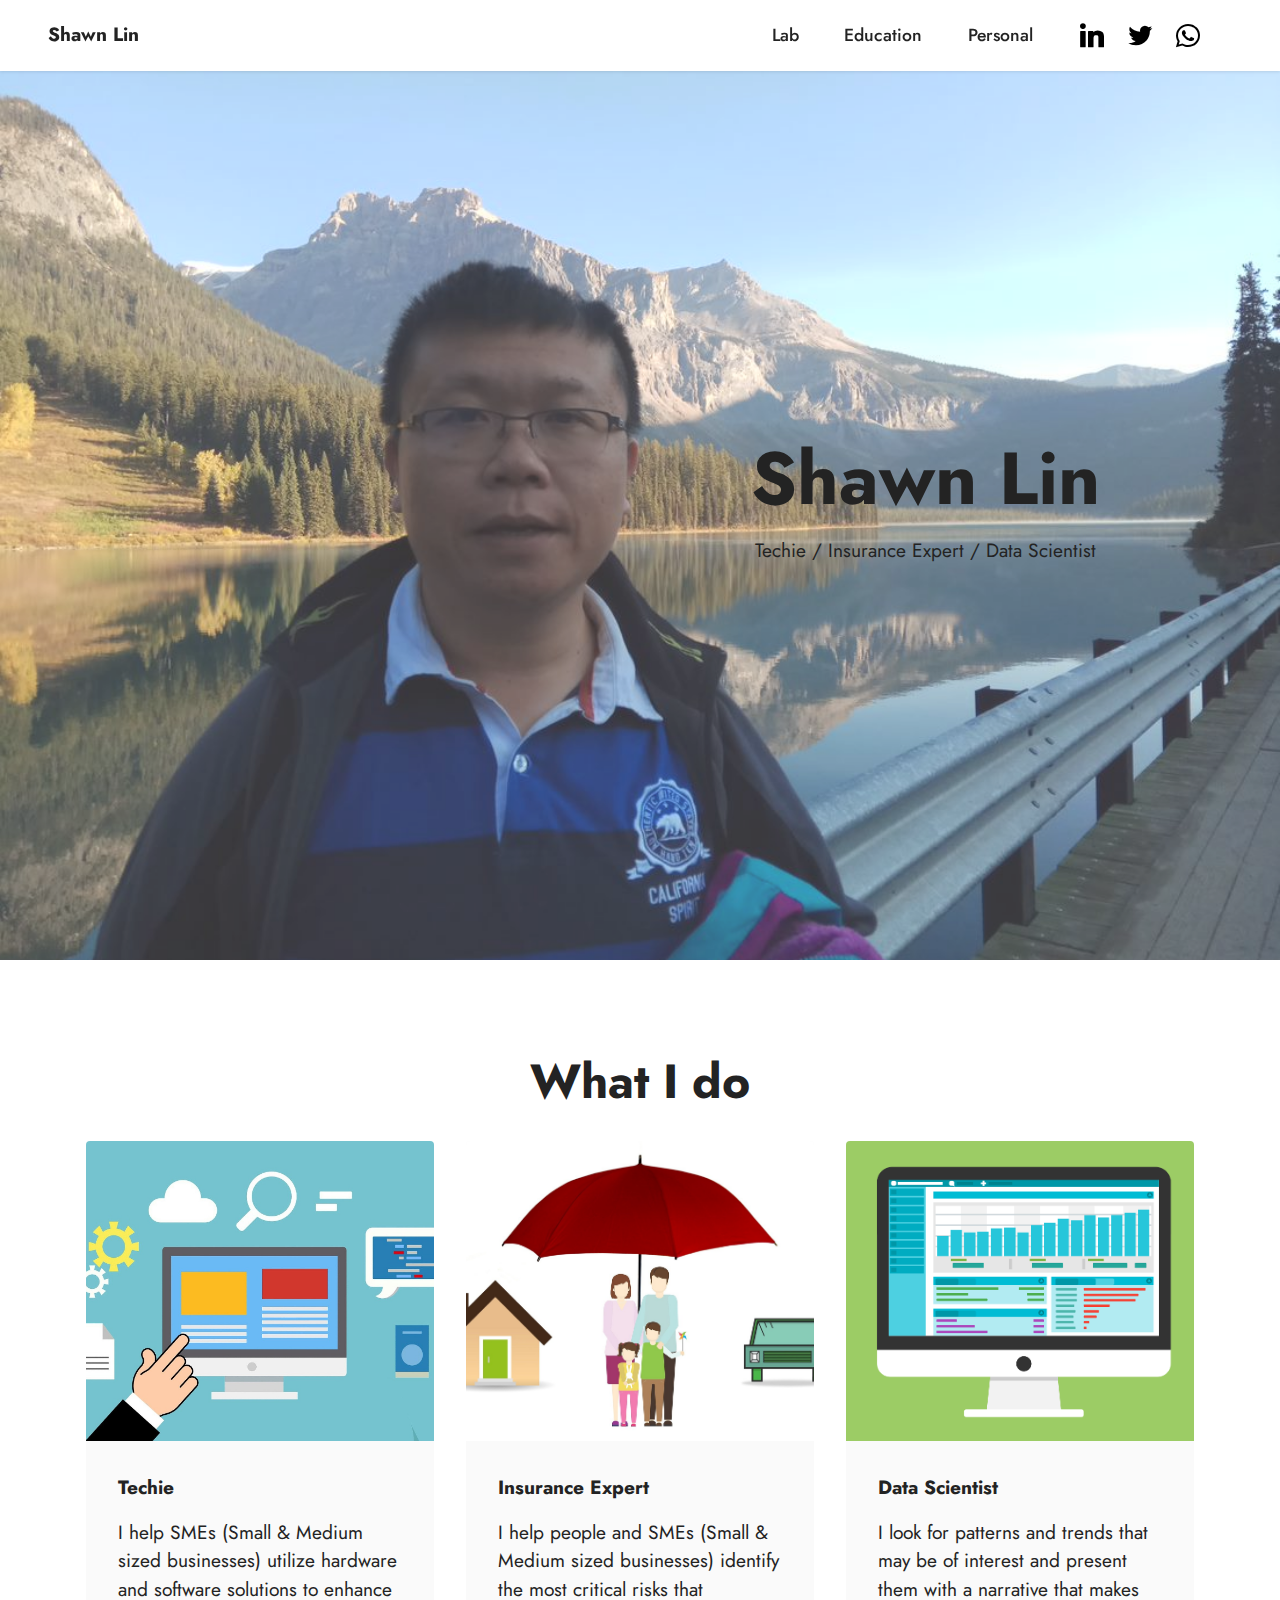
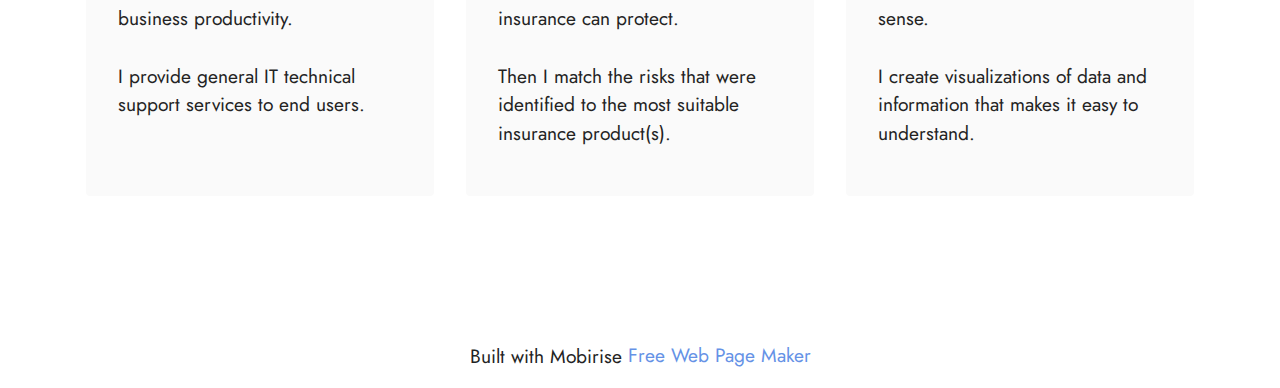
==== commit c3808e1e: "2022/09/14 Update" ====
--- a/index.html
+++ b/index.html
@@ -1,23 +1,28 @@
 <!DOCTYPE html>
 <html  >
 <head>
-  <!-- Site made with Mobirise Website Builder v5.3.0, https://mobirise.com -->
+  <!-- Site made with Mobirise Website Builder v5.6.11, https://mobirise.com -->
   <meta charset="UTF-8">
   <meta http-equiv="X-UA-Compatible" content="IE=edge">
-  <meta name="generator" content="Mobirise v5.3.0, mobirise.com">
+  <meta name="generator" content="Mobirise v5.6.11, mobirise.com">
+  <meta name="twitter:card" content="summary_large_image"/>
+  <meta name="twitter:image:src" content="">
+  <meta property="og:image" content="">
+  <meta name="twitter:title" content="Home">
   <meta name="viewport" content="width=device-width, initial-scale=1, minimum-scale=1">
   <link rel="shortcut icon" href="assets/images/image-138-1.jpg" type="image/x-icon">
   <meta name="description" content="Shawn Lin">
   
   
   <title>Home</title>
-  <link rel="stylesheet" href="assets/tether/tether.min.css">
   <link rel="stylesheet" href="assets/bootstrap/css/bootstrap.min.css">
   <link rel="stylesheet" href="assets/bootstrap/css/bootstrap-grid.min.css">
   <link rel="stylesheet" href="assets/bootstrap/css/bootstrap-reboot.min.css">
   <link rel="stylesheet" href="assets/dropdown/css/style.css">
   <link rel="stylesheet" href="assets/socicon/css/styles.css">
   <link rel="stylesheet" href="assets/theme/css/style.css">
+  <link rel="preload" href="https://fonts.googleapis.com/css?family=Jost:100,200,300,400,500,600,700,800,900,100i,200i,300i,400i,500i,600i,700i,800i,900i&display=swap" as="style" onload="this.onload=null;this.rel='stylesheet'">
+  <noscript><link rel="stylesheet" href="https://fonts.googleapis.com/css?family=Jost:100,200,300,400,500,600,700,800,900,100i,200i,300i,400i,500i,600i,700i,800i,900i&display=swap"></noscript>
   <link rel="preload" as="style" href="assets/mobirise/css/mbr-additional.css"><link rel="stylesheet" href="assets/mobirise/css/mbr-additional.css" type="text/css">
   
   
@@ -26,15 +31,15 @@
 </head>
 <body>
   
-  <section class="menu menu3 cid-sBx16R9ynh" once="menu" id="menu3-0">
+  <section data-bs-version="5.1" class="menu menu3 cid-sBx16R9ynh" once="menu" id="menu3-0">
     
     <nav class="navbar navbar-dropdown navbar-fixed-top navbar-expand-lg">
         <div class="container-fluid">
             <div class="navbar-brand">
                 
-                <span class="navbar-caption-wrap"><a class="navbar-caption text-black text-primary display-7" href="https://shawnlin.com/">Shawn Lin</a></span>
+                <span class="navbar-caption-wrap"><a class="navbar-caption text-black text-primary display-7" href="https://shawn.name/">Shawn Lin</a></span>
             </div>
-            <button class="navbar-toggler" type="button" data-toggle="collapse" data-target="#navbarSupportedContent" aria-controls="navbarNavAltMarkup" aria-expanded="false" aria-label="Toggle navigation">
+            <button class="navbar-toggler" type="button" data-toggle="collapse" data-bs-toggle="collapse" data-target="#navbarSupportedContent" data-bs-target="#navbarSupportedContent" aria-controls="navbarNavAltMarkup" aria-expanded="false" aria-label="Toggle navigation">
                 <div class="hamburger">
                     <span></span>
                     <span></span>
@@ -43,9 +48,7 @@
                 </div>
             </button>
             <div class="collapse navbar-collapse" id="navbarSupportedContent">
-                <ul class="navbar-nav nav-dropdown nav-right" data-app-modern-menu="true"><li class="nav-item dropdown"><a class="nav-link link text-black dropdown-toggle display-4" href="#" aria-expanded="false" data-toggle="dropdown-submenu">What I do?</a><div class="dropdown-menu"><a class="text-black dropdown-item text-primary display-4" href="techie.html" aria-expanded="false">Techie</a><a class="text-black dropdown-item text-primary display-4" href="oqc.html" aria-expanded="false">Operations Quality Controller</a><a class="text-black dropdown-item text-primary display-4" href="translator.html" aria-expanded="false">Translator</a></div></li>
-                    <li class="nav-item"><a class="nav-link link text-black text-primary display-4" href="work.html">
-                            Work</a></li>
+                <ul class="navbar-nav nav-dropdown nav-right" data-app-modern-menu="true"><li class="nav-item"><a class="nav-link link text-black text-primary display-4" href="work.html">Lab</a></li>
                     <li class="nav-item"><a class="nav-link link text-black text-primary display-4" href="edu.html">Education</a>
                     </li><li class="nav-item"><a class="nav-link link text-black text-primary display-4" href="personal.html">Personal</a></li></ul>
                 <div class="icons-menu">
@@ -66,7 +69,7 @@
     </nav>
 </section>
 
-<section class="header3 cid-sBx4Qnuj8O mbr-fullscreen" id="header3-1">
+<section data-bs-version="5.1" class="header3 cid-sBx4Qnuj8O mbr-fullscreen" id="header3-1">
 
     
 
@@ -77,67 +80,64 @@
             <div class="col-12 col-lg-6">
                 <h1 class="mbr-section-title mbr-fonts-style mb-3 display-1"><strong>Shawn Lin</strong></h1>
                 
-                <p class="mbr-text mbr-fonts-style display-7">Techie / Operations Quality Controller / Translator</p>
+                <p class="mbr-text mbr-fonts-style display-7">Techie / Insurance Expert / Data Scientist</p>
                 
             </div>
         </div>
     </div>
 </section>
 
-<section class="features3 cid-sBxaUKzcGr" id="features3-2">
+<section data-bs-version="5.1" class="features3 cid-sBxaUKzcGr" id="features3-2">
     
     
     <div class="container">
         <div class="mbr-section-head">
-            <h4 class="mbr-section-title mbr-fonts-style align-center mb-0 display-2"><strong>I'm a Slashie</strong></h4>
+            <h4 class="mbr-section-title mbr-fonts-style align-center mb-0 display-2"><strong>What I do</strong></h4>
             
         </div>
         <div class="row mt-4">
             <div class="item features-image сol-12 col-md-6 col-lg-4">
                 <div class="item-wrapper">
                     <div class="item-img">
-                        <img src="assets/images/mbr.jpg" alt="Techie/Information Technology">
+                        <img src="assets/images/mbr-4.jpeg" alt="Techie/Information Technology">
                     </div>
                     <div class="item-content">
                         <h5 class="item-title mbr-fonts-style display-7"><strong>Techie</strong></h5>
                         
                         <p class="mbr-text mbr-fonts-style mt-3 display-7">I help SMEs (Small &amp; Medium sized businesses) utilize hardware and software solutions to enhance business productivity.<br><br>I provide general IT technical support services to end users.&nbsp;</p>
                     </div>
-                    <div class="mbr-section-btn item-footer mt-2"><a href="techie.html" class="btn btn-primary item-btn display-7" target="_blank">Learn More
-                            &gt;</a></div>
+                    
                 </div>
             </div>
             <div class="item features-image сol-12 col-md-6 col-lg-4">
                 <div class="item-wrapper">
                     <div class="item-img">
-                        <img src="assets/images/mbr-2.png" alt="Operations">
+                        <img src="assets/images/mbr-5.jpg" alt="Operations">
                     </div>
                     <div class="item-content">
-                        <h5 class="item-title mbr-fonts-style display-7"><strong><br></strong><strong>Operations Quality Controller</strong></h5>
+                        <h5 class="item-title mbr-fonts-style display-7"><strong>Insurance Expert</strong></h5>
                         
-                        <p class="mbr-text mbr-fonts-style mt-3 display-7">I help improve operational efficiencies by identifying and optimizing bottlenecks.<br><br>I identify business and legal risks, and then provide suggestions to mitigate their threat to business operations.</p>
+                        <p class="mbr-text mbr-fonts-style mt-3 display-7">I help people and SMEs&nbsp;(Small &amp; Medium sized businesses) identify the most critical risks that insurance can protect.<br><br>Then I match the risks that were identified to the most suitable insurance product(s).</p>
                     </div>
-                    <div class="mbr-section-btn item-footer mt-2"><a href="oqc.html" class="btn btn-primary item-btn display-7" target="_blank">Learn More
-                            &gt;</a></div>
+                    
                 </div>
             </div>
             <div class="item features-image сol-12 col-md-6 col-lg-4">
                 <div class="item-wrapper">
                     <div class="item-img">
-                        <img src="assets/images/mbr-1.jpg" alt="Translate">
+                        <img src="assets/images/mbr-4.png" alt="Translate">
                     </div>
                     <div class="item-content">
-                        <h5 class="item-title mbr-fonts-style display-7"><strong>Translator</strong></h5>
+                        <h5 class="item-title mbr-fonts-style display-7"><strong>Data Scientist</strong></h5>
                         
-                        <p class="mbr-text mbr-fonts-style mt-3 display-7">I translate Chinese (Taiwan)  business and information technology documents to English and vice-versa.<br><br>I localize data and software interfaces to the Chinese (zh-TW) locale.&nbsp;</p>
+                        <p class="mbr-text mbr-fonts-style mt-3 display-7">I look for patterns and trends that may be of interest and present them with a narrative that makes sense.<br><br>I create visualizations of data and information that makes it easy to understand.</p>
                     </div>
-                    <div class="mbr-section-btn item-footer mt-2"><a href="translator.html" class="btn btn-primary item-btn display-7" target="_blank">Learn More
-                            &gt;</a></div>
+                    
                 </div>
             </div>
         </div>
     </div>
-</section><section style="background-color: #fff; font-family: -apple-system, BlinkMacSystemFont, 'Segoe UI', 'Roboto', 'Helvetica Neue', Arial, sans-serif; color:#aaa; font-size:12px; padding: 0; align-items: center; display: flex;"><a href="https://mobirise.site/a" style="flex: 1 1; height: 3rem; padding-left: 1rem;"></a><p style="flex: 0 0 auto; margin:0; padding-right:1rem;"><a href="https://mobirise.site/q" style="color:#aaa;">This page</a> was made with Mobirise site theme</p></section><script src="assets/web/assets/jquery/jquery.min.js"></script>  <script src="assets/popper/popper.min.js"></script>  <script src="assets/tether/tether.min.js"></script>  <script src="assets/bootstrap/js/bootstrap.min.js"></script>  <script src="assets/smoothscroll/smooth-scroll.js"></script>  <script src="assets/dropdown/js/nav-dropdown.js"></script>  <script src="assets/dropdown/js/navbar-dropdown.js"></script>  <script src="assets/touchswipe/jquery.touch-swipe.min.js"></script>  <script src="assets/theme/js/script.js"></script>  
+</section><section class="display-7" style="padding: 0;align-items: center;justify-content: center;flex-wrap: wrap;    align-content: center;display: flex;position: relative;height: 4rem;"><a href="https://mobiri.se/2517482" style="flex: 1 1;height: 4rem;position: absolute;width: 100%;z-index: 1;"><img alt="" style="height: 4rem;" src="[data-uri]"></a><p style="margin: 0;text-align: center;" class="display-7">Built with Mobirise &#8204;</p><a style="z-index:1" href="https://mobirise.com/web-page-maker.html">Free Web Page Maker</a></section><script src="assets/bootstrap/js/bootstrap.bundle.min.js"></script>  <script src="assets/smoothscroll/smooth-scroll.js"></script>  <script src="assets/ytplayer/index.js"></script>  <script src="assets/dropdown/js/navbar-dropdown.js"></script>  <script src="assets/theme/js/script.js"></script>  
   
   
 </body>
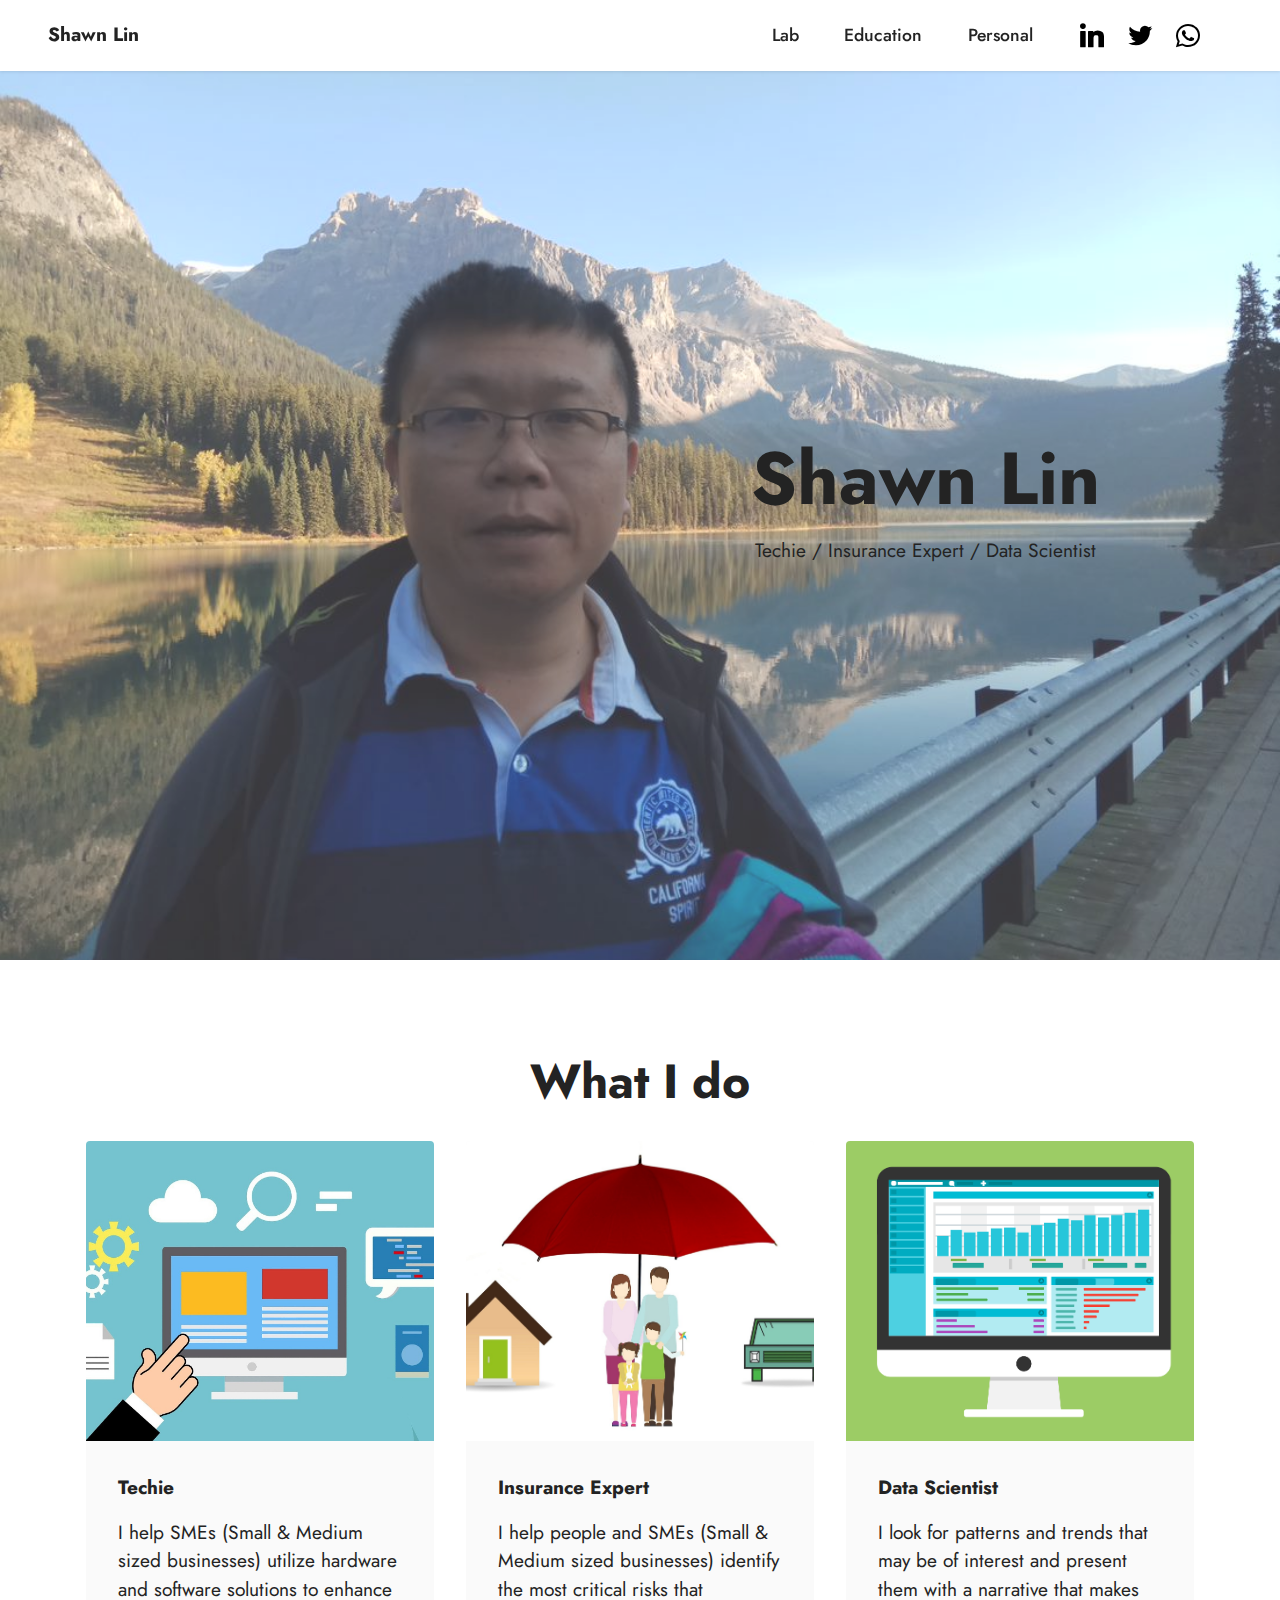
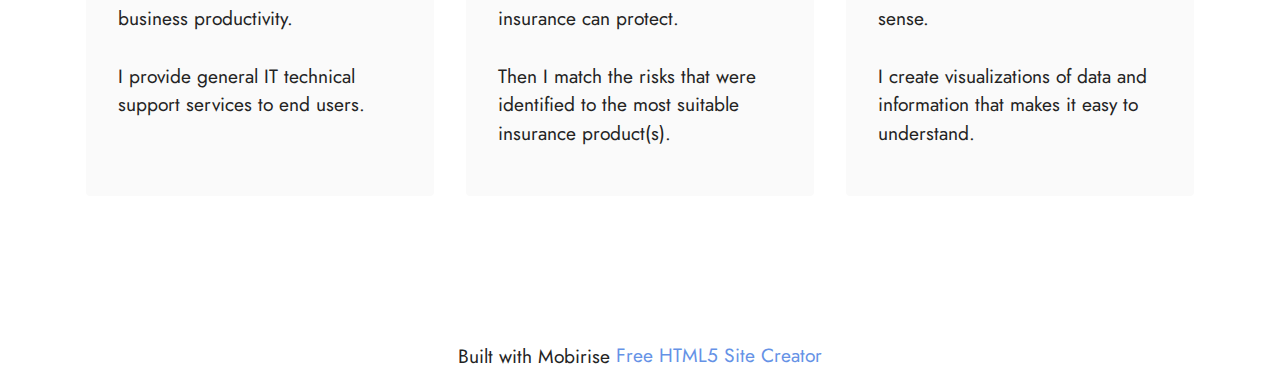
==== commit 705c0de0: "2022/09/14 Fix" ====
--- a/index.html
+++ b/index.html
@@ -48,7 +48,7 @@
                 </div>
             </button>
             <div class="collapse navbar-collapse" id="navbarSupportedContent">
-                <ul class="navbar-nav nav-dropdown nav-right" data-app-modern-menu="true"><li class="nav-item"><a class="nav-link link text-black text-primary display-4" href="work.html">Lab</a></li>
+                <ul class="navbar-nav nav-dropdown nav-right" data-app-modern-menu="true"><li class="nav-item"><a class="nav-link link text-black text-primary display-4" href="lab.html">Lab</a></li>
                     <li class="nav-item"><a class="nav-link link text-black text-primary display-4" href="edu.html">Education</a>
                     </li><li class="nav-item"><a class="nav-link link text-black text-primary display-4" href="personal.html">Personal</a></li></ul>
                 <div class="icons-menu">
@@ -137,7 +137,7 @@
             </div>
         </div>
     </div>
-</section><section class="display-7" style="padding: 0;align-items: center;justify-content: center;flex-wrap: wrap;    align-content: center;display: flex;position: relative;height: 4rem;"><a href="https://mobiri.se/2517482" style="flex: 1 1;height: 4rem;position: absolute;width: 100%;z-index: 1;"><img alt="" style="height: 4rem;" src="[data-uri]"></a><p style="margin: 0;text-align: center;" class="display-7">Built with Mobirise &#8204;</p><a style="z-index:1" href="https://mobirise.com/web-page-maker.html">Free Web Page Maker</a></section><script src="assets/bootstrap/js/bootstrap.bundle.min.js"></script>  <script src="assets/smoothscroll/smooth-scroll.js"></script>  <script src="assets/ytplayer/index.js"></script>  <script src="assets/dropdown/js/navbar-dropdown.js"></script>  <script src="assets/theme/js/script.js"></script>  
+</section><section class="display-7" style="padding: 0;align-items: center;justify-content: center;flex-wrap: wrap;    align-content: center;display: flex;position: relative;height: 4rem;"><a href="https://mobiri.se/2517482" style="flex: 1 1;height: 4rem;position: absolute;width: 100%;z-index: 1;"><img alt="" style="height: 4rem;" src="[data-uri]"></a><p style="margin: 0;text-align: center;" class="display-7">Built with Mobirise &#8204;</p><a style="z-index:1" href="https://mobirise.com/html-builder.html">Free HTML5 Site Creator</a></section><script src="assets/bootstrap/js/bootstrap.bundle.min.js"></script>  <script src="assets/smoothscroll/smooth-scroll.js"></script>  <script src="assets/ytplayer/index.js"></script>  <script src="assets/dropdown/js/navbar-dropdown.js"></script>  <script src="assets/theme/js/script.js"></script>  
   
   
 </body>
